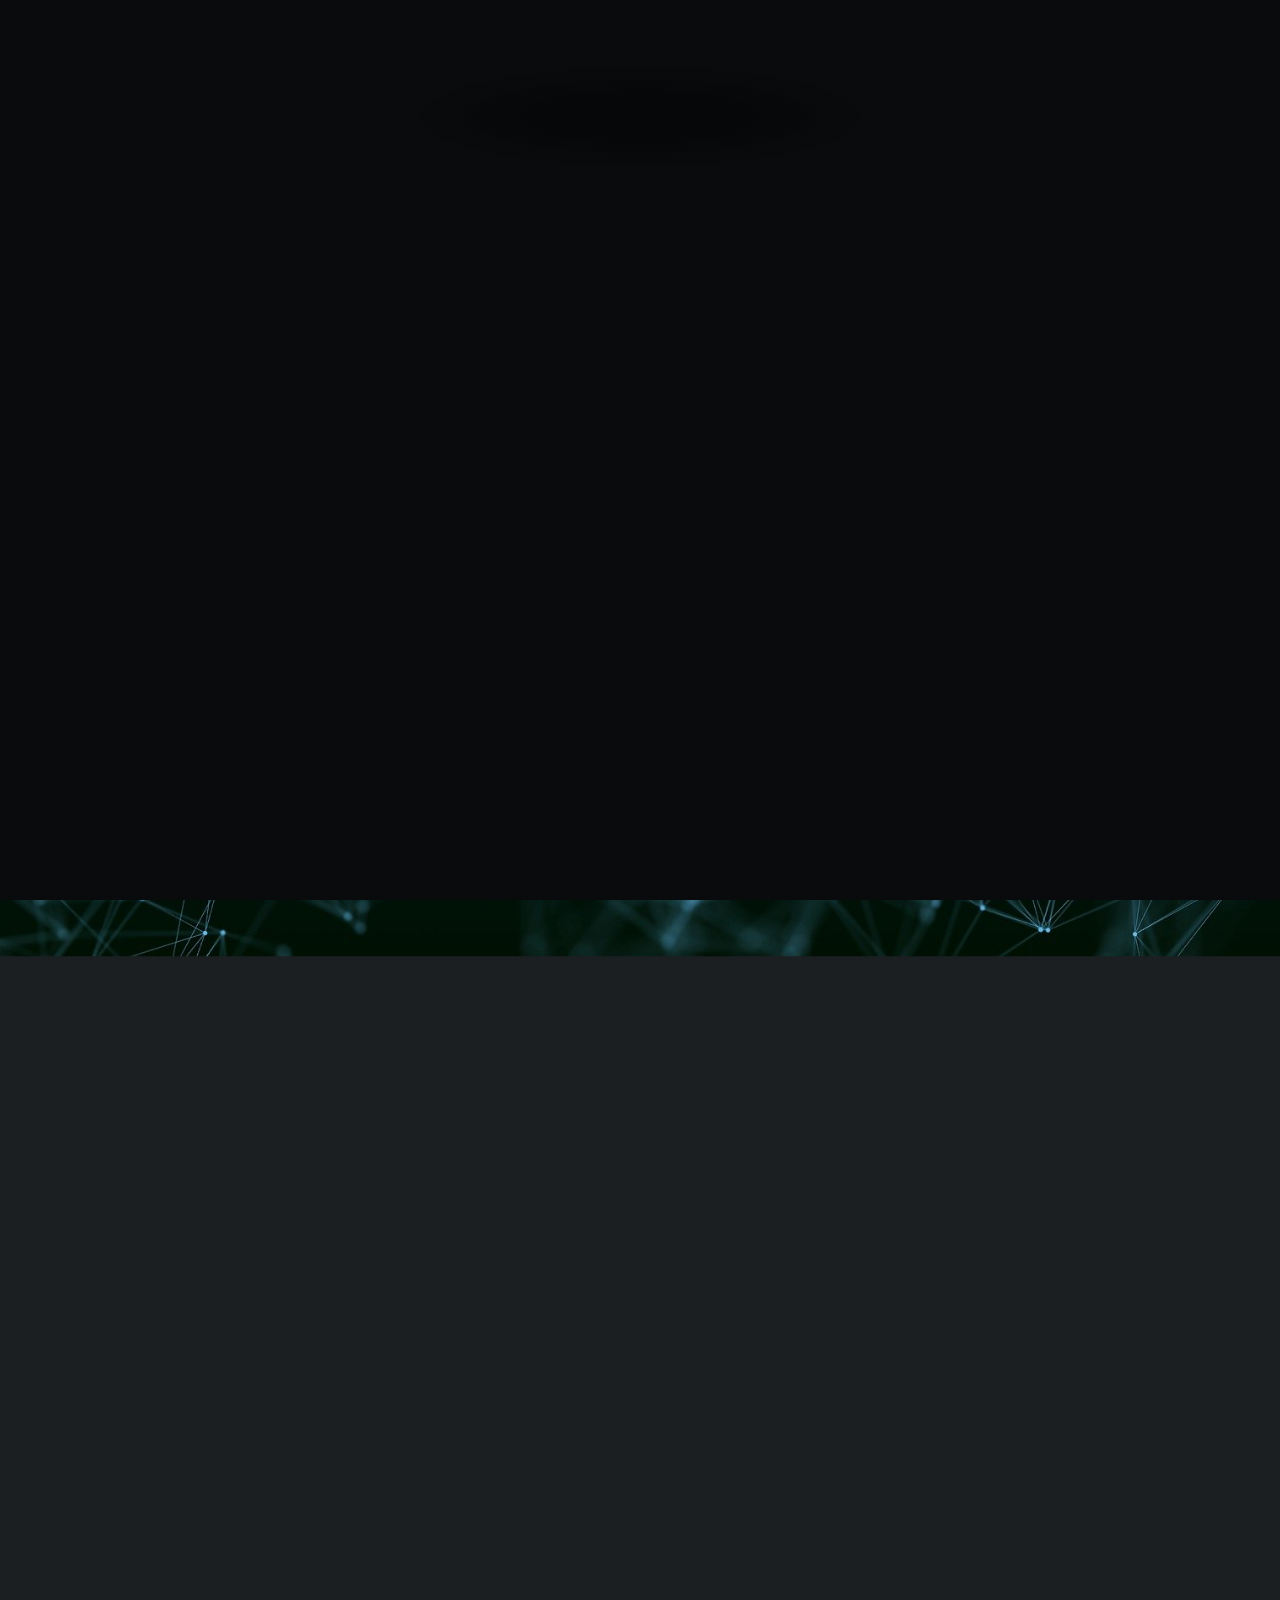
==== index.html @ 91dfed49 "Update index.html" ====
﻿<!DOCTYPE HTML>

<html>
	<head>
		<title>Riccardo Vecchi</title>
		<meta charset="utf-8" />
		<meta name="viewport" content="width=device-width, initial-scale=1, user-scalable=no" />
		<link rel="stylesheet" href="assets/css/main.css" />
		<noscript><link rel="stylesheet" href="assets/css/noscript.css" /></noscript>
	</head>
	<body class="is-preload">

		<!-- Wrapper -->
			<div id="wrapper">

				<!-- Header -->
					<header id="header">
						<!--
						<div class="logo">
							<span class="icon fa-gem"></span>
						</div>
						-->
						<div class="content">
							<div class="inner">
								<h1>Riccardo Vecchi</h1>
								<h4>Cybersecurity and Data protection Student</h4>
							</div>
						</div>
						<nav>
							<ul>
								<li><a href="#about">About</a></li>
								<li><a href="#work">Work</a></li>
								<li><a href="#Training">Training</a></li>
								<li><a href="#contact">Contact</a></li>
								<!--<li><a href="#elements">Elements</a></li>-->
							</ul>
						</nav>
					</header>

				<!-- Main -->
					<div id="main">

						<!-- About -->
						<article id="about">
							<div id="aboutme">
								<h2 class="major">About me</h2>
								<div id="photo">
									<span class="image main"><img src="images/me.jpg" alt="" width="100" /></span>
								</div>
								<div id="pabout">
									<p>I have a critical, analytical and rational thinking methodology aimed at solving even complex problems. In addition, the various projects carried out during the studies have allowed me to develop excellent organizational, communication and team working skills. I am determined, I love challenges and I have a particular aptitude for learning new things.</p>
									<h3 class="major">personal experiences</h3>
									<p>
										For 3 years, i’ve been an Italian Red Cross volunteer. During this period i’ve operate as a paramedic and i was involved in various programs of assistance to disabled persons.
										I play tennis, skiing and i’m a climber. I also love music and i play guitar since i was 6 years old
									</p>
								</div>
							</div>
						</article>

						<!-- Work -->
						<article id="work">
							<h2 class="major">Work Experience</h2>
							<!--<span class="image main"><img src="images/pic02.jpg" alt="" /></span>-->
							<div id="work1">
								<h3>Vcube Srl. - It System Engineer</h3>
							</div>
							<h5>(02/2020 - 06/2021)</h5>
							<p>
								&middot; &ensp; Cybersecurity: MFA Implementation, Email security implementation, Web content filter development test and implementation, Security policys review and writing
								&middot; &ensp; Networking: Cisco Switch, Checkpoint, pfsense, sophos firewall<br>
								&middot; &ensp; System Administration: Windows/Linux<br>
								&middot; &ensp; Programming: Python, Bash, Powershell, php, js, html5, css</p>
							<h3>Vcube Srl. - Stage Formativo</h3>
							<h5>(08/2020 - 02/2021)</h5>
                            <p>&middot; &ensp; Networking, System Administration, Security Solutions</p>				
						</article>

						<!-- Education -->
						<article id="Training">
							<h2 class="major">Training</h2>
							<h3 class="major">Education</h3>
							<p>
								&middot; &ensp; Bachelor's degree - Civil Engineering (Unimore Modena)<br>
								&middot; &ensp; High School Diploma - Math and Computer science (Lssa F.Corni)<br>
							</p>
							<h3 class="major">Professional courses</h3>
							<p>
								&middot; &ensp; Microsoft Azure Administrator (Vegatraining)<br>
								&middot; &ensp; Security manager Ethical Hacker (Musa Formazione)<br>
								&middot; &ensp; Advanced Python3.8 Course (Conoscerelinux Modena)<br>
								&middot; &ensp; Linux Essential (Cisco Networking Academy)<br>
								&middot; &ensp; Introduction to TCP/IP (Yonsey University)<br>
							</p>
							<h3 class="major">Certifications</h3>
							<p>
								
								&middot; &ensp; Security Blue Team - Vulnerability Management<br>
								&middot; &ensp; Cyberark - Trustee Exam<br>
								&middot; &ensp; Comptia - Security + (in progress)<br>
								&middot; &ensp; Libraesva - email security<br>
								&middot; &ensp; Cisco - Linux Essential
								&middot; &ensp; Cisco - Networking Essential
							</p>
						</article>

						<!-- Contact -->
						<article id="contact">
							<h2 class="major">Contact</h2>
							
							<!--<form method="post" action="#">
								<div class="fields">
									<div class="field half">
										<label for="name">Name</label>
										<input type="text" name="name" id="name" />
									</div>
									<div class="field half">
										<label for="email">Email</label>
										<input type="text" name="email" id="email" />
									</div>
									<div class="field">
										<label for="message">Message</label>
										<textarea name="message" id="message" rows="4"></textarea>
									</div>
								</div>
								<ul class="actions">
									<li><input type="submit" value="Send Message" class="primary" /></li>
									<li><input type="reset" value="Reset" /></li>
								</ul>
							</form>-->
							<ul class="icons">
								<li><a href="mailto:rivecchi@protonmail.com" class="fa fa-envelope"><span class="label"></span></a></li>
								<li><a href="https://www.linkedin.com/in/riccardovecchi296/" class="icon brands fa-linkedin"><span class="label">LinkedIn</span></a></li>
								<li><a href="https://github.com/riccardovecchi" class="icon brands fa-github"><span class="label">GitHub</span></a></li>
								<li><a href="/riccardovecchi.pdf" class="fa fa-address-book"><span class="label"></span></a></li>
							</ul>
						</article>

						<!-- Elements -->
						<article id="elements">
							<h2 class="major">Elements</h2>

							<section>
								<h3 class="major">Text</h3>
								<p>
									This is <b>bold</b> and this is <strong>strong</strong>. This is <i>italic</i> and this is <em>emphasized</em>.
									This is <sup>superscript</sup> text and this is <sub>subscript</sub> text.
									This is <u>underlined</u> and this is code: <code>for (;;) { ... }</code>. Finally, <a href="#">this is a link</a>.
								</p>
								<hr />
								<h2>Heading Level 2</h2>
								<h3>Heading Level 3</h3>
								<h4>Heading Level 4</h4>
								<h5>Heading Level 5</h5>
								<h6>Heading Level 6</h6>
								<hr />
								<h4>Blockquote</h4>
								<blockquote>Fringilla nisl. Donec accumsan interdum nisi, quis tincidunt felis sagittis eget tempus euismod. Vestibulum ante ipsum primis in faucibus vestibulum. Blandit adipiscing eu felis iaculis volutpat ac adipiscing accumsan faucibus. Vestibulum ante ipsum primis in faucibus lorem ipsum dolor sit amet nullam adipiscing eu felis.</blockquote>
								<h4>Preformatted</h4>
								<pre><code>i = 0;

while (!deck.isInOrder()) {
    print 'Iteration ' + i;
    deck.shuffle();
    i++;
}

print 'It took ' + i + ' iterations to sort the deck.';</code></pre>
							</section>

							<section>
								<h3 class="major">Lists</h3>

								<h4>Unordered</h4>
								<ul>
									<li>Dolor pulvinar etiam.</li>
									<li>Sagittis adipiscing.</li>
									<li>Felis enim feugiat.</li>
								</ul>

								<h4>Alternate</h4>
								<ul class="alt">
									<li>Dolor pulvinar etiam.</li>
									<li>Sagittis adipiscing.</li>
									<li>Felis enim feugiat.</li>
								</ul>

								<h4>Ordered</h4>
								<ol>
									<li>Dolor pulvinar etiam.</li>
									<li>Etiam vel felis viverra.</li>
									<li>Felis enim feugiat.</li>
									<li>Dolor pulvinar etiam.</li>
									<li>Etiam vel felis lorem.</li>
									<li>Felis enim et feugiat.</li>
								</ol>
								<h4>Icons</h4>
								<ul class="icons">
									<li><a href="#" class="icon brands fa-twitter"><span class="label">Twitter</span></a></li>
									<li><a href="#" class="icon brands fa-facebook-f"><span class="label">Facebook</span></a></li>
									<li><a href="#" class="icon brands fa-instagram"><span class="label">Instagram</span></a></li>
									<li><a href="#" class="icon brands fa-github"><span class="label">Github</span></a></li>
								</ul>

								<h4>Actions</h4>
								<ul class="actions">
									<li><a href="#" class="button primary">Default</a></li>
									<li><a href="#" class="button">Default</a></li>
								</ul>
								<ul class="actions stacked">
									<li><a href="#" class="button primary">Default</a></li>
									<li><a href="#" class="button">Default</a></li>
								</ul>
							</section>

							<section>
								<h3 class="major">Table</h3>
								<h4>Default</h4>
								<div class="table-wrapper">
									<table>
										<thead>
											<tr>
												<th>Name</th>
												<th>Description</th>
												<th>Price</th>
											</tr>
										</thead>
										<tbody>
											<tr>
												<td>Item One</td>
												<td>Ante turpis integer aliquet porttitor.</td>
												<td>29.99</td>
											</tr>
											<tr>
												<td>Item Two</td>
												<td>Vis ac commodo adipiscing arcu aliquet.</td>
												<td>19.99</td>
											</tr>
											<tr>
												<td>Item Three</td>
												<td> Morbi faucibus arcu accumsan lorem.</td>
												<td>29.99</td>
											</tr>
											<tr>
												<td>Item Four</td>
												<td>Vitae integer tempus condimentum.</td>
												<td>19.99</td>
											</tr>
											<tr>
												<td>Item Five</td>
												<td>Ante turpis integer aliquet porttitor.</td>
												<td>29.99</td>
											</tr>
										</tbody>
										<tfoot>
											<tr>
												<td colspan="2"></td>
												<td>100.00</td>
											</tr>
										</tfoot>
									</table>
								</div>

								<h4>Alternate</h4>
								<div class="table-wrapper">
									<table class="alt">
										<thead>
											<tr>
												<th>Name</th>
												<th>Description</th>
												<th>Price</th>
											</tr>
										</thead>
										<tbody>
											<tr>
												<td>Item One</td>
												<td>Ante turpis integer aliquet porttitor.</td>
												<td>29.99</td>
											</tr>
											<tr>
												<td>Item Two</td>
												<td>Vis ac commodo adipiscing arcu aliquet.</td>
												<td>19.99</td>
											</tr>
											<tr>
												<td>Item Three</td>
												<td> Morbi faucibus arcu accumsan lorem.</td>
												<td>29.99</td>
											</tr>
											<tr>
												<td>Item Four</td>
												<td>Vitae integer tempus condimentum.</td>
												<td>19.99</td>
											</tr>
											<tr>
												<td>Item Five</td>
												<td>Ante turpis integer aliquet porttitor.</td>
												<td>29.99</td>
											</tr>
										</tbody>
										<tfoot>
											<tr>
												<td colspan="2"></td>
												<td>100.00</td>
											</tr>
										</tfoot>
									</table>
								</div>
							</section>

							<section>
								<h3 class="major">Buttons</h3>
								<ul class="actions">
									<li><a href="#" class="button primary">Primary</a></li>
									<li><a href="#" class="button">Default</a></li>
								</ul>
								<ul class="actions">
									<li><a href="#" class="button">Default</a></li>
									<li><a href="#" class="button small">Small</a></li>
								</ul>
								<ul class="actions">
									<li><a href="#" class="button primary icon solid fa-download">Icon</a></li>
									<li><a href="#" class="button icon solid fa-download">Icon</a></li>
								</ul>
								<ul class="actions">
									<li><span class="button primary disabled">Disabled</span></li>
									<li><span class="button disabled">Disabled</span></li>
								</ul>
							</section>

							<section>
								<h3 class="major">Form</h3>
								<form method="post" action="#">
									<div class="fields">
										<div class="field half">
											<label for="demo-name">Name</label>
											<input type="text" name="demo-name" id="demo-name" value="" placeholder="Jane Doe" />
										</div>
										<div class="field half">
											<label for="demo-email">Email</label>
											<input type="email" name="demo-email" id="demo-email" value="" placeholder="jane@untitled.tld" />
										</div>
										<div class="field">
											<label for="demo-category">Category</label>
											<select name="demo-category" id="demo-category">
												<option value="">-</option>
												<option value="1">Manufacturing</option>
												<option value="1">Shipping</option>
												<option value="1">Administration</option>
												<option value="1">Human Resources</option>
											</select>
										</div>
										<div class="field half">
											<input type="radio" id="demo-priority-low" name="demo-priority" checked>
											<label for="demo-priority-low">Low</label>
										</div>
										<div class="field half">
											<input type="radio" id="demo-priority-high" name="demo-priority">
											<label for="demo-priority-high">High</label>
										</div>
										<div class="field half">
											<input type="checkbox" id="demo-copy" name="demo-copy">
											<label for="demo-copy">Email me a copy</label>
										</div>
										<div class="field half">
											<input type="checkbox" id="demo-human" name="demo-human" checked>
											<label for="demo-human">Not a robot</label>
										</div>
										<div class="field">
											<label for="demo-message">Message</label>
											<textarea name="demo-message" id="demo-message" placeholder="Enter your message" rows="6"></textarea>
										</div>
									</div>
									<ul class="actions">
										<li><input type="submit" value="Send Message" class="primary" /></li>
										<li><input type="reset" value="Reset" /></li>
									</ul>
								</form>
							</section>

						</article>

					</div>
							

				<!-- Footer -->
					<footer id="footer">
						<p class="copyright">&copy; Designed by Riccardo Vecchi</p>
					</footer>

			</div>

		<!-- BG -->
			<div id="bg"></div>

		<!-- Scripts -->
			<script src="assets/js/jquery.min.js"></script>
			<script src="assets/js/browser.min.js"></script>
			<script src="assets/js/breakpoints.min.js"></script>
			<script src="assets/js/util.js"></script>
			<script src="assets/js/main.js"></script>

	</body>
</html>
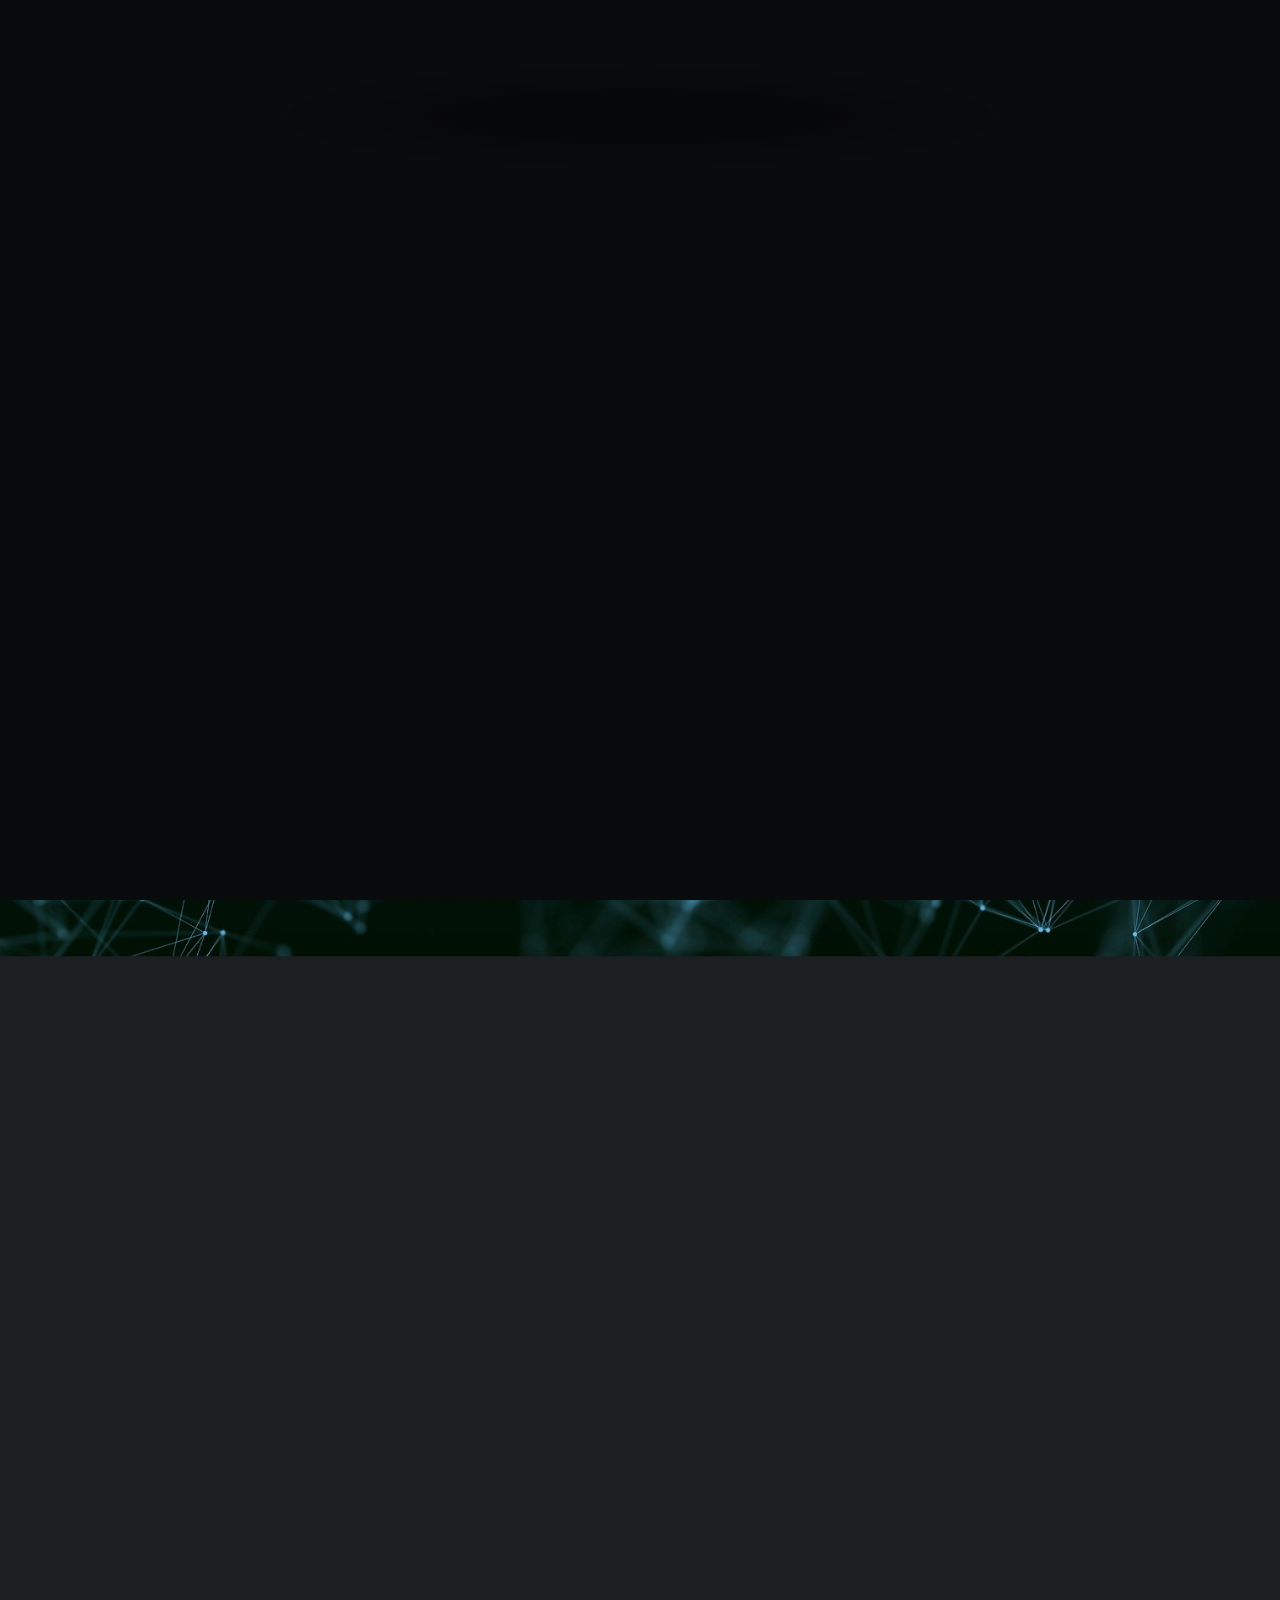
==== commit b340a2cc: "Update index.html" ====
--- a/index.html
+++ b/index.html
@@ -23,14 +23,15 @@
 						<div class="content">
 							<div class="inner">
 								<h1>Riccardo Vecchi</h1>
-								<h4>Cybersecurity and Data protection Student</h4>
+								<h4>Information Security Specialist</h4>
 							</div>
 						</div>
 						<nav>
 							<ul>
 								<li><a href="#about">About</a></li>
 								<li><a href="#work">Work</a></li>
-								<li><a href="#Training">Training</a></li>
+								<li><a href="#work">Education</a></li>
+								<li><a href="#Training">Training and Certification</a></li>
 								<li><a href="#contact">Contact</a></li>
 								<!--<li><a href="#elements">Elements</a></li>-->
 							</ul>
@@ -59,9 +60,25 @@
 						</article>
 
 						<!-- Work -->
+						
 						<article id="work">
 							<h2 class="major">Work Experience</h2>
 							<!--<span class="image main"><img src="images/pic02.jpg" alt="" /></span>-->
+							<div id="work1">
+								<h3>Allianz Italy - Information Security Specialist</h3>
+							</div>
+							<h5>(04/2023 - Present)</h5>
+							<p>
+								&middot; &ensp; Governance and operational security role supporting the CISO office in strategy definition and governance
+								&middot; &ensp; Ownership of 4 out of 10 IS KPIs, with reporting to Local and Group board (C-Levels)
+								&middot; &ensp; Maintenance and evolution of the Information Security Governance framework, (Policies and procedures)
+								&middot; &ensp; Responsible for ISO/IEC 27001 certification maintenance and audit coordination
+								&middot; &ensp; Process owner for Third Party Cyber Risk Management
+								&middot; &ensp; Coordination of the Security Operations team (5 members) covering incident and vulnerability handling
+								&middot; &ensp; Focal Point and responsible for DLP (Data Leakage Prevention) across Allianz Italy
+								&middot; &ensp; Responsible and coordinator of Security Assessment activities (VAPT; Bug Bounty; Application Security testing; Exposure management)
+								&middot; &ensp; Focal point for Vulnerability and Attack Surface Management for Allianz Italy, coordinating remediation and risk prioritization
+							</p>
 							<div id="work1">
 								<h3>Vcube Srl. - It System Engineer</h3>
 							</div>
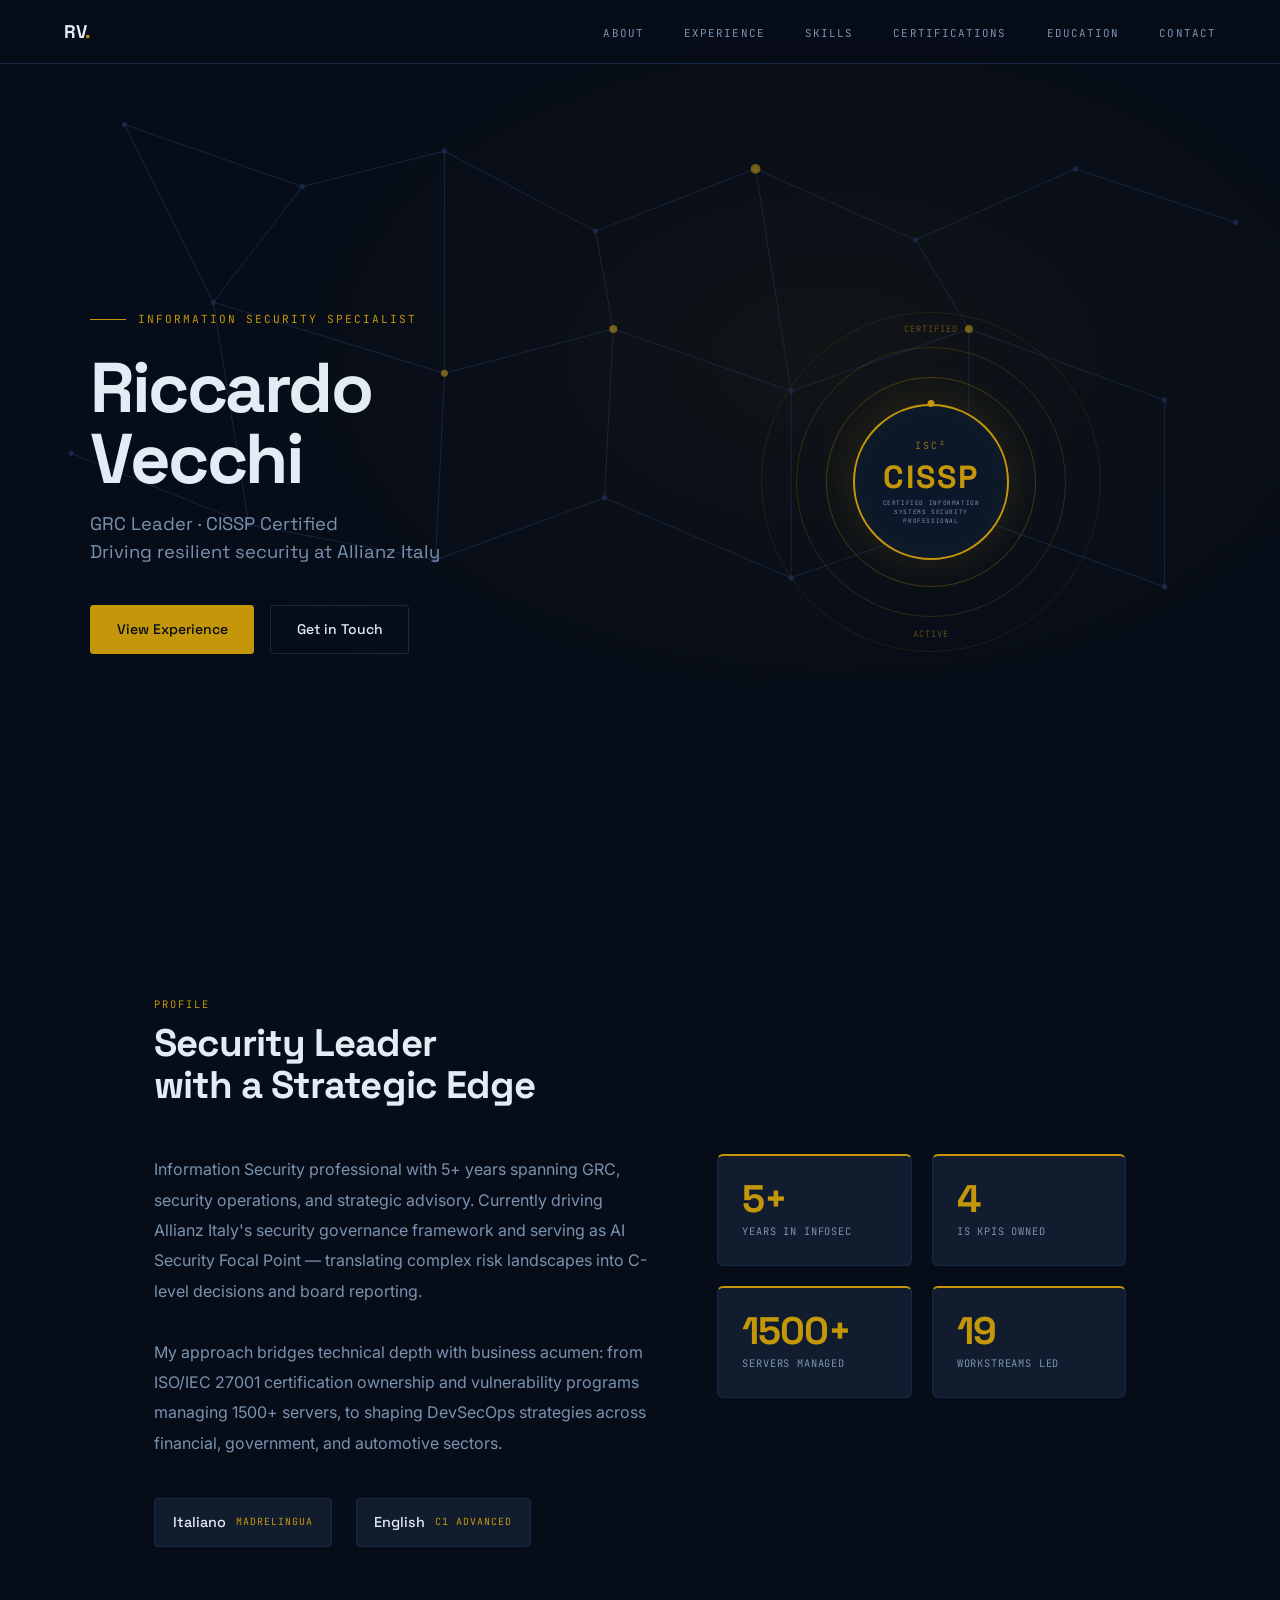
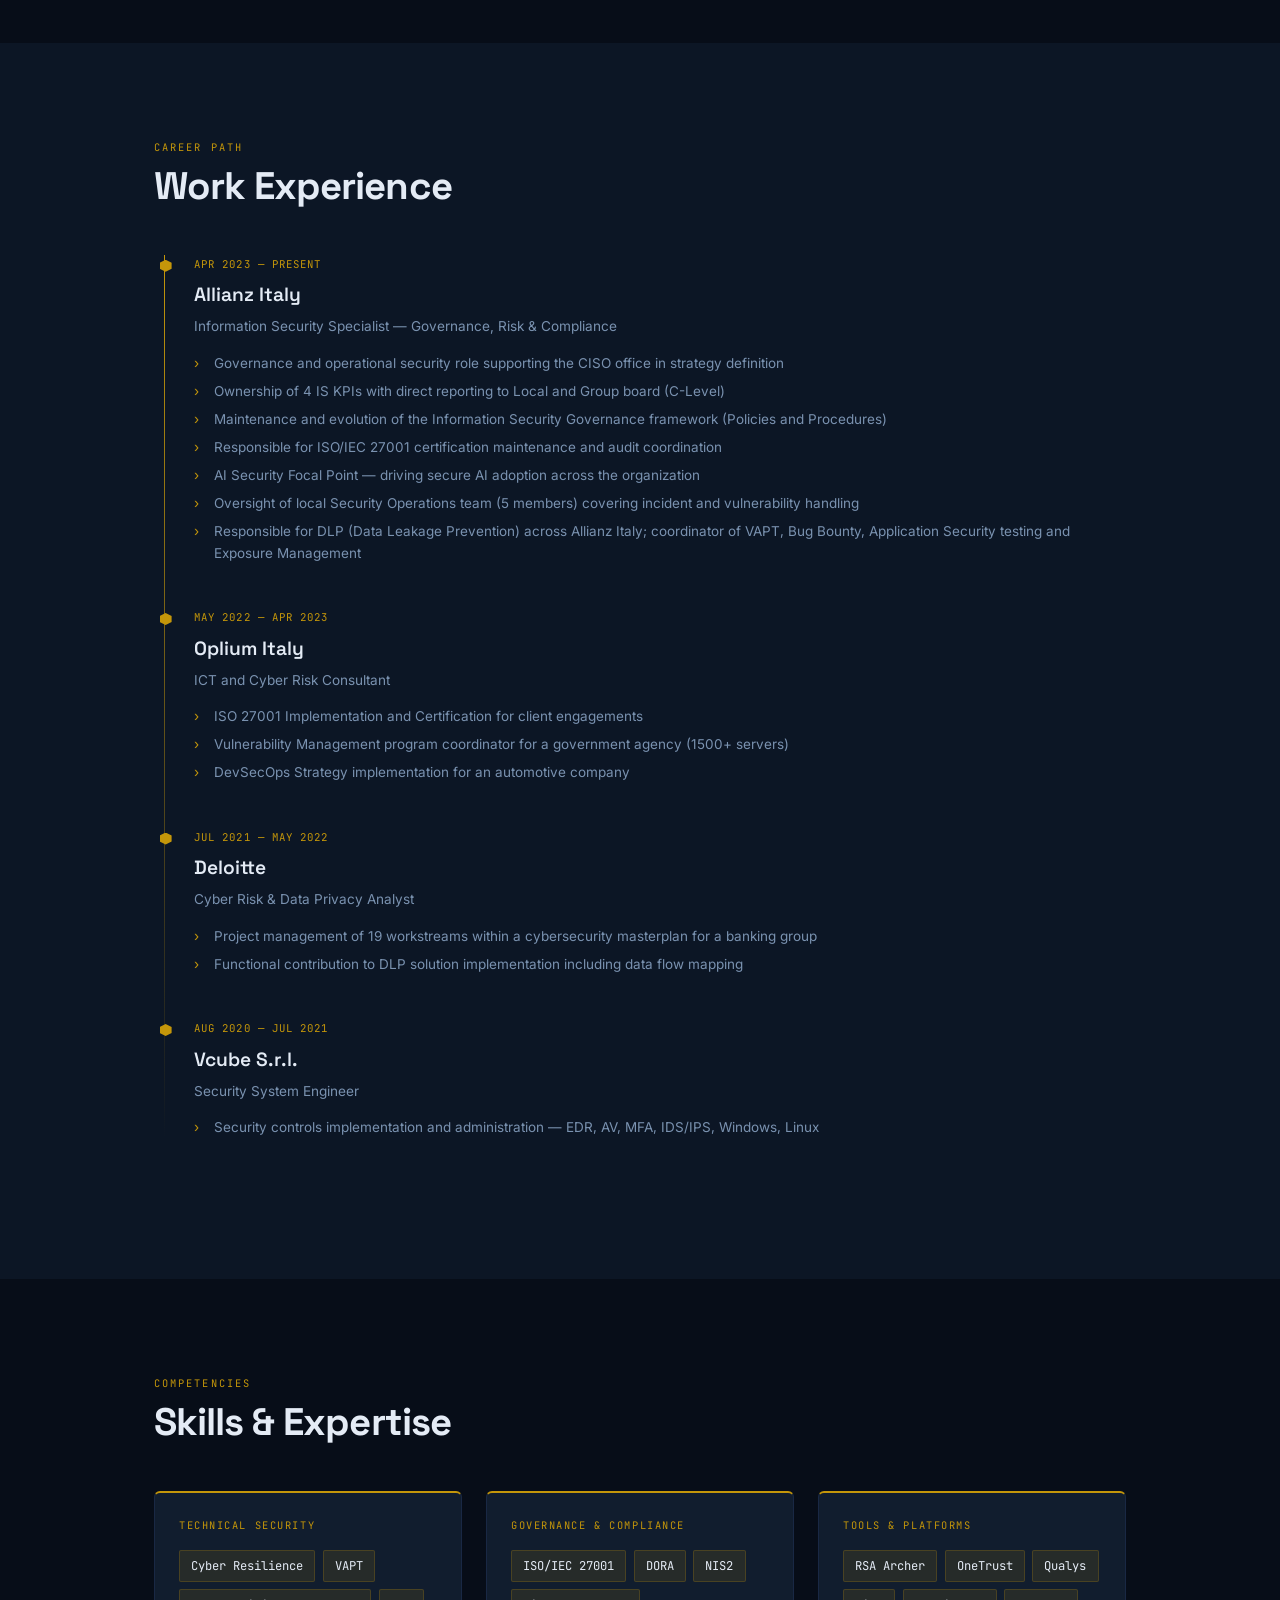
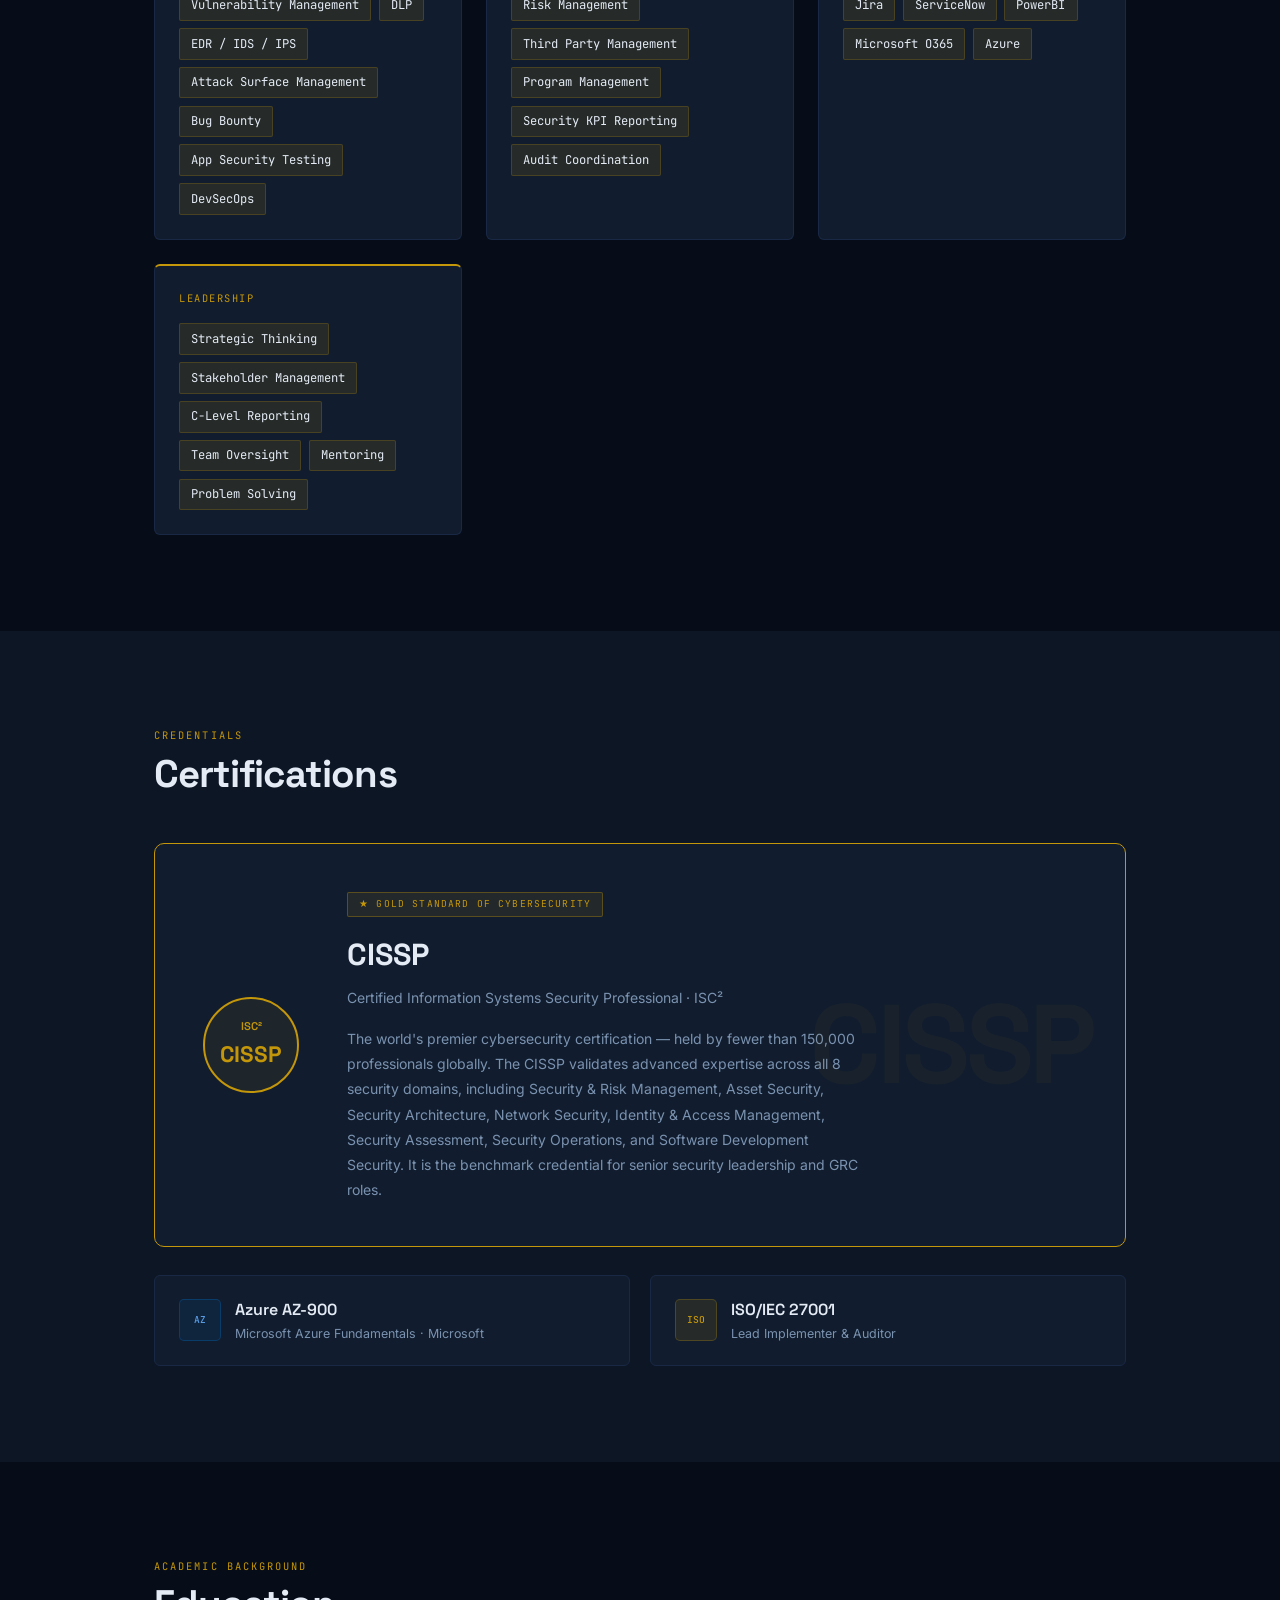
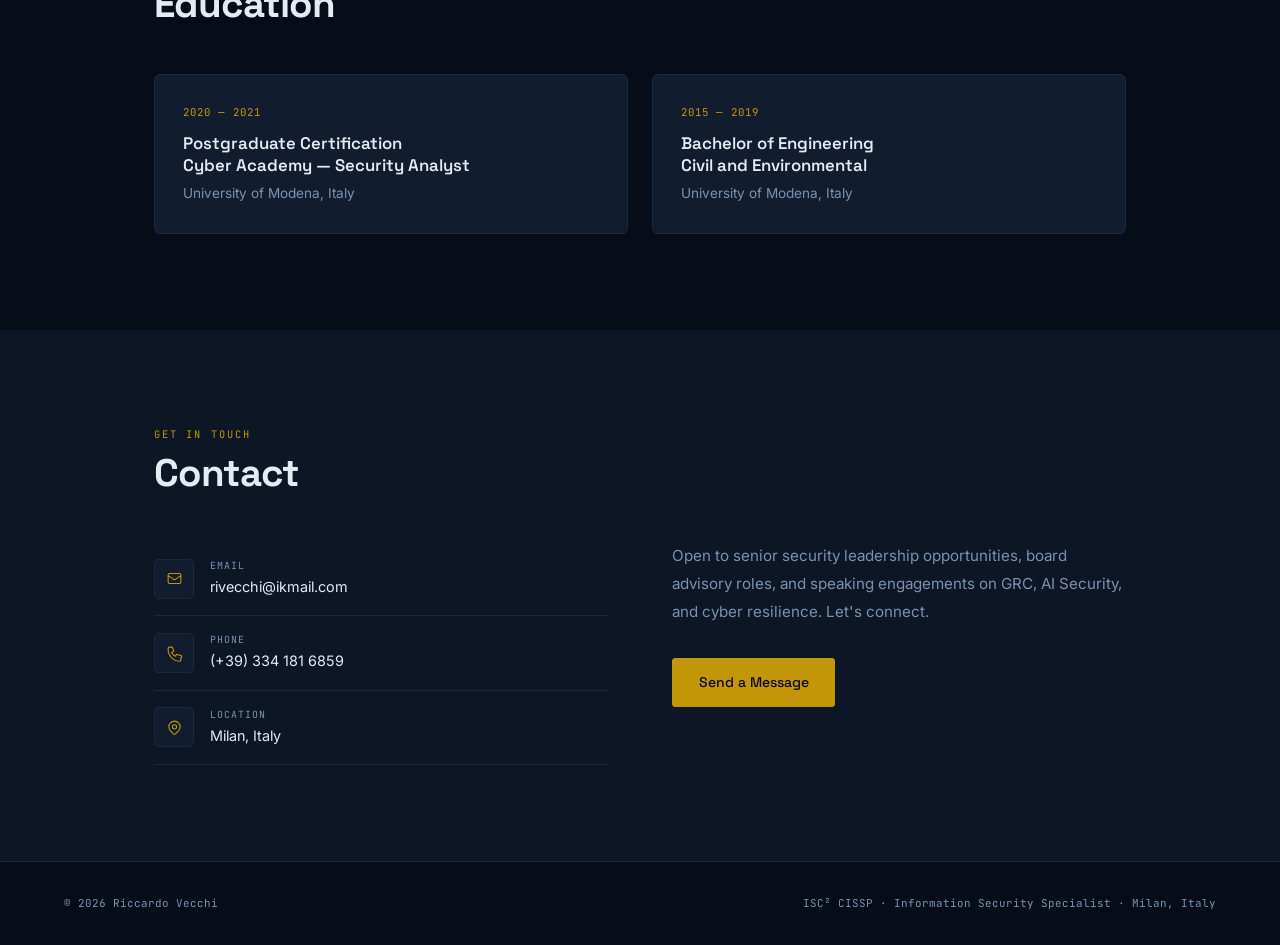
==== commit f31615e4: "Rename index (2).html to index.html" ====
--- a/index.html
+++ b/index.html
@@ -1,421 +1,746 @@
-﻿<!DOCTYPE HTML>
-
-<html>
-	<head>
-		<title>Riccardo Vecchi</title>
-		<meta charset="utf-8" />
-		<meta name="viewport" content="width=device-width, initial-scale=1, user-scalable=no" />
-		<link rel="stylesheet" href="assets/css/main.css" />
-		<noscript><link rel="stylesheet" href="assets/css/noscript.css" /></noscript>
-	</head>
-	<body class="is-preload">
-
-		<!-- Wrapper -->
-			<div id="wrapper">
-
-				<!-- Header -->
-					<header id="header">
-						<!--
-						<div class="logo">
-							<span class="icon fa-gem"></span>
-						</div>
-						-->
-						<div class="content">
-							<div class="inner">
-								<h1>Riccardo Vecchi</h1>
-								<h4>Information Security Specialist</h4>
-							</div>
-						</div>
-						<nav>
-							<ul>
-								<li><a href="#about">About</a></li>
-								<li><a href="#work">Work</a></li>
-								<li><a href="#work">Education</a></li>
-								<li><a href="#Training">Training and Certification</a></li>
-								<li><a href="#contact">Contact</a></li>
-								<!--<li><a href="#elements">Elements</a></li>-->
-							</ul>
-						</nav>
-					</header>
-
-				<!-- Main -->
-					<div id="main">
-
-						<!-- About -->
-						<article id="about">
-							<div id="aboutme">
-								<h2 class="major">About me</h2>
-								<div id="photo">
-									<span class="image main"><img src="images/me.jpg" alt="" width="100" /></span>
-								</div>
-								<div id="pabout">
-									<p>I have a critical, analytical and rational thinking methodology aimed at solving even complex problems. In addition, the various projects carried out during the studies have allowed me to develop excellent organizational, communication and team working skills. I am determined, I love challenges and I have a particular aptitude for learning new things.</p>
-									<h3 class="major">personal experiences</h3>
-									<p>
-										For 3 years, i’ve been an Italian Red Cross volunteer. During this period i’ve operate as a paramedic and i was involved in various programs of assistance to disabled persons.
-										I play tennis, skiing and i’m a climber. I also love music and i play guitar since i was 6 years old
-									</p>
-								</div>
-							</div>
-						</article>
-
-						<!-- Work -->
-						
-						<article id="work">
-							<h2 class="major">Work Experience</h2>
-							<!--<span class="image main"><img src="images/pic02.jpg" alt="" /></span>-->
-							<div id="work1">
-								<h3>Allianz Italy - Information Security Specialist</h3>
-							</div>
-							<h5>(04/2023 - Present)</h5>
-							<p>
-								&middot; &ensp; Governance and operational security role supporting the CISO office in strategy definition and governance
-								&middot; &ensp; Ownership of 4 out of 10 IS KPIs, with reporting to Local and Group board (C-Levels)
-								&middot; &ensp; Maintenance and evolution of the Information Security Governance framework, (Policies and procedures)
-								&middot; &ensp; Responsible for ISO/IEC 27001 certification maintenance and audit coordination
-								&middot; &ensp; Process owner for Third Party Cyber Risk Management
-								&middot; &ensp; Coordination of the Security Operations team (5 members) covering incident and vulnerability handling
-								&middot; &ensp; Focal Point and responsible for DLP (Data Leakage Prevention) across Allianz Italy
-								&middot; &ensp; Responsible and coordinator of Security Assessment activities (VAPT; Bug Bounty; Application Security testing; Exposure management)
-								&middot; &ensp; Focal point for Vulnerability and Attack Surface Management for Allianz Italy, coordinating remediation and risk prioritization
-							</p>
-							<div id="work1">
-								<h3>Vcube Srl. - It System Engineer</h3>
-							</div>
-							<h5>(02/2020 - 06/2021)</h5>
-							<p>
-								&middot; &ensp; Cybersecurity: MFA Implementation, Email security implementation, Web content filter development test and implementation, Security policys review and writing
-								&middot; &ensp; Networking: Cisco Switch, Checkpoint, pfsense, sophos firewall<br>
-								&middot; &ensp; System Administration: Windows/Linux<br>
-								&middot; &ensp; Programming: Python, Bash, Powershell, php, js, html5, css</p>
-							<h3>Vcube Srl. - Stage Formativo</h3>
-							<h5>(08/2020 - 02/2021)</h5>
-                            <p>&middot; &ensp; Networking, System Administration, Security Solutions</p>				
-						</article>
-
-						<!-- Education -->
-						<article id="Training">
-							<h2 class="major">Training</h2>
-							<h3 class="major">Education</h3>
-							<p>
-								&middot; &ensp; Bachelor's degree - Civil Engineering (Unimore Modena)<br>
-								&middot; &ensp; High School Diploma - Math and Computer science (Lssa F.Corni)<br>
-							</p>
-							<h3 class="major">Professional courses</h3>
-							<p>
-								&middot; &ensp; Microsoft Azure Administrator (Vegatraining)<br>
-								&middot; &ensp; Security manager Ethical Hacker (Musa Formazione)<br>
-								&middot; &ensp; Advanced Python3.8 Course (Conoscerelinux Modena)<br>
-								&middot; &ensp; Linux Essential (Cisco Networking Academy)<br>
-								&middot; &ensp; Introduction to TCP/IP (Yonsey University)<br>
-							</p>
-							<h3 class="major">Certifications</h3>
-							<p>
-								
-								&middot; &ensp; Security Blue Team - Vulnerability Management<br>
-								&middot; &ensp; Cyberark - Trustee Exam<br>
-								&middot; &ensp; Comptia - Security + (in progress)<br>
-								&middot; &ensp; Libraesva - email security<br>
-								&middot; &ensp; Cisco - Linux Essential
-								&middot; &ensp; Cisco - Networking Essential
-							</p>
-						</article>
-
-						<!-- Contact -->
-						<article id="contact">
-							<h2 class="major">Contact</h2>
-							
-							<!--<form method="post" action="#">
-								<div class="fields">
-									<div class="field half">
-										<label for="name">Name</label>
-										<input type="text" name="name" id="name" />
-									</div>
-									<div class="field half">
-										<label for="email">Email</label>
-										<input type="text" name="email" id="email" />
-									</div>
-									<div class="field">
-										<label for="message">Message</label>
-										<textarea name="message" id="message" rows="4"></textarea>
-									</div>
-								</div>
-								<ul class="actions">
-									<li><input type="submit" value="Send Message" class="primary" /></li>
-									<li><input type="reset" value="Reset" /></li>
-								</ul>
-							</form>-->
-							<ul class="icons">
-								<li><a href="mailto:rivecchi@protonmail.com" class="fa fa-envelope"><span class="label"></span></a></li>
-								<li><a href="https://www.linkedin.com/in/riccardovecchi296/" class="icon brands fa-linkedin"><span class="label">LinkedIn</span></a></li>
-								<li><a href="https://github.com/riccardovecchi" class="icon brands fa-github"><span class="label">GitHub</span></a></li>
-								<li><a href="/riccardovecchi.pdf" class="fa fa-address-book"><span class="label"></span></a></li>
-							</ul>
-						</article>
-
-						<!-- Elements -->
-						<article id="elements">
-							<h2 class="major">Elements</h2>
-
-							<section>
-								<h3 class="major">Text</h3>
-								<p>
-									This is <b>bold</b> and this is <strong>strong</strong>. This is <i>italic</i> and this is <em>emphasized</em>.
-									This is <sup>superscript</sup> text and this is <sub>subscript</sub> text.
-									This is <u>underlined</u> and this is code: <code>for (;;) { ... }</code>. Finally, <a href="#">this is a link</a>.
-								</p>
-								<hr />
-								<h2>Heading Level 2</h2>
-								<h3>Heading Level 3</h3>
-								<h4>Heading Level 4</h4>
-								<h5>Heading Level 5</h5>
-								<h6>Heading Level 6</h6>
-								<hr />
-								<h4>Blockquote</h4>
-								<blockquote>Fringilla nisl. Donec accumsan interdum nisi, quis tincidunt felis sagittis eget tempus euismod. Vestibulum ante ipsum primis in faucibus vestibulum. Blandit adipiscing eu felis iaculis volutpat ac adipiscing accumsan faucibus. Vestibulum ante ipsum primis in faucibus lorem ipsum dolor sit amet nullam adipiscing eu felis.</blockquote>
-								<h4>Preformatted</h4>
-								<pre><code>i = 0;
-
-while (!deck.isInOrder()) {
-    print 'Iteration ' + i;
-    deck.shuffle();
-    i++;
-}
-
-print 'It took ' + i + ' iterations to sort the deck.';</code></pre>
-							</section>
-
-							<section>
-								<h3 class="major">Lists</h3>
-
-								<h4>Unordered</h4>
-								<ul>
-									<li>Dolor pulvinar etiam.</li>
-									<li>Sagittis adipiscing.</li>
-									<li>Felis enim feugiat.</li>
-								</ul>
-
-								<h4>Alternate</h4>
-								<ul class="alt">
-									<li>Dolor pulvinar etiam.</li>
-									<li>Sagittis adipiscing.</li>
-									<li>Felis enim feugiat.</li>
-								</ul>
-
-								<h4>Ordered</h4>
-								<ol>
-									<li>Dolor pulvinar etiam.</li>
-									<li>Etiam vel felis viverra.</li>
-									<li>Felis enim feugiat.</li>
-									<li>Dolor pulvinar etiam.</li>
-									<li>Etiam vel felis lorem.</li>
-									<li>Felis enim et feugiat.</li>
-								</ol>
-								<h4>Icons</h4>
-								<ul class="icons">
-									<li><a href="#" class="icon brands fa-twitter"><span class="label">Twitter</span></a></li>
-									<li><a href="#" class="icon brands fa-facebook-f"><span class="label">Facebook</span></a></li>
-									<li><a href="#" class="icon brands fa-instagram"><span class="label">Instagram</span></a></li>
-									<li><a href="#" class="icon brands fa-github"><span class="label">Github</span></a></li>
-								</ul>
-
-								<h4>Actions</h4>
-								<ul class="actions">
-									<li><a href="#" class="button primary">Default</a></li>
-									<li><a href="#" class="button">Default</a></li>
-								</ul>
-								<ul class="actions stacked">
-									<li><a href="#" class="button primary">Default</a></li>
-									<li><a href="#" class="button">Default</a></li>
-								</ul>
-							</section>
-
-							<section>
-								<h3 class="major">Table</h3>
-								<h4>Default</h4>
-								<div class="table-wrapper">
-									<table>
-										<thead>
-											<tr>
-												<th>Name</th>
-												<th>Description</th>
-												<th>Price</th>
-											</tr>
-										</thead>
-										<tbody>
-											<tr>
-												<td>Item One</td>
-												<td>Ante turpis integer aliquet porttitor.</td>
-												<td>29.99</td>
-											</tr>
-											<tr>
-												<td>Item Two</td>
-												<td>Vis ac commodo adipiscing arcu aliquet.</td>
-												<td>19.99</td>
-											</tr>
-											<tr>
-												<td>Item Three</td>
-												<td> Morbi faucibus arcu accumsan lorem.</td>
-												<td>29.99</td>
-											</tr>
-											<tr>
-												<td>Item Four</td>
-												<td>Vitae integer tempus condimentum.</td>
-												<td>19.99</td>
-											</tr>
-											<tr>
-												<td>Item Five</td>
-												<td>Ante turpis integer aliquet porttitor.</td>
-												<td>29.99</td>
-											</tr>
-										</tbody>
-										<tfoot>
-											<tr>
-												<td colspan="2"></td>
-												<td>100.00</td>
-											</tr>
-										</tfoot>
-									</table>
-								</div>
-
-								<h4>Alternate</h4>
-								<div class="table-wrapper">
-									<table class="alt">
-										<thead>
-											<tr>
-												<th>Name</th>
-												<th>Description</th>
-												<th>Price</th>
-											</tr>
-										</thead>
-										<tbody>
-											<tr>
-												<td>Item One</td>
-												<td>Ante turpis integer aliquet porttitor.</td>
-												<td>29.99</td>
-											</tr>
-											<tr>
-												<td>Item Two</td>
-												<td>Vis ac commodo adipiscing arcu aliquet.</td>
-												<td>19.99</td>
-											</tr>
-											<tr>
-												<td>Item Three</td>
-												<td> Morbi faucibus arcu accumsan lorem.</td>
-												<td>29.99</td>
-											</tr>
-											<tr>
-												<td>Item Four</td>
-												<td>Vitae integer tempus condimentum.</td>
-												<td>19.99</td>
-											</tr>
-											<tr>
-												<td>Item Five</td>
-												<td>Ante turpis integer aliquet porttitor.</td>
-												<td>29.99</td>
-											</tr>
-										</tbody>
-										<tfoot>
-											<tr>
-												<td colspan="2"></td>
-												<td>100.00</td>
-											</tr>
-										</tfoot>
-									</table>
-								</div>
-							</section>
-
-							<section>
-								<h3 class="major">Buttons</h3>
-								<ul class="actions">
-									<li><a href="#" class="button primary">Primary</a></li>
-									<li><a href="#" class="button">Default</a></li>
-								</ul>
-								<ul class="actions">
-									<li><a href="#" class="button">Default</a></li>
-									<li><a href="#" class="button small">Small</a></li>
-								</ul>
-								<ul class="actions">
-									<li><a href="#" class="button primary icon solid fa-download">Icon</a></li>
-									<li><a href="#" class="button icon solid fa-download">Icon</a></li>
-								</ul>
-								<ul class="actions">
-									<li><span class="button primary disabled">Disabled</span></li>
-									<li><span class="button disabled">Disabled</span></li>
-								</ul>
-							</section>
-
-							<section>
-								<h3 class="major">Form</h3>
-								<form method="post" action="#">
-									<div class="fields">
-										<div class="field half">
-											<label for="demo-name">Name</label>
-											<input type="text" name="demo-name" id="demo-name" value="" placeholder="Jane Doe" />
-										</div>
-										<div class="field half">
-											<label for="demo-email">Email</label>
-											<input type="email" name="demo-email" id="demo-email" value="" placeholder="jane@untitled.tld" />
-										</div>
-										<div class="field">
-											<label for="demo-category">Category</label>
-											<select name="demo-category" id="demo-category">
-												<option value="">-</option>
-												<option value="1">Manufacturing</option>
-												<option value="1">Shipping</option>
-												<option value="1">Administration</option>
-												<option value="1">Human Resources</option>
-											</select>
-										</div>
-										<div class="field half">
-											<input type="radio" id="demo-priority-low" name="demo-priority" checked>
-											<label for="demo-priority-low">Low</label>
-										</div>
-										<div class="field half">
-											<input type="radio" id="demo-priority-high" name="demo-priority">
-											<label for="demo-priority-high">High</label>
-										</div>
-										<div class="field half">
-											<input type="checkbox" id="demo-copy" name="demo-copy">
-											<label for="demo-copy">Email me a copy</label>
-										</div>
-										<div class="field half">
-											<input type="checkbox" id="demo-human" name="demo-human" checked>
-											<label for="demo-human">Not a robot</label>
-										</div>
-										<div class="field">
-											<label for="demo-message">Message</label>
-											<textarea name="demo-message" id="demo-message" placeholder="Enter your message" rows="6"></textarea>
-										</div>
-									</div>
-									<ul class="actions">
-										<li><input type="submit" value="Send Message" class="primary" /></li>
-										<li><input type="reset" value="Reset" /></li>
-									</ul>
-								</form>
-							</section>
-
-						</article>
-
-					</div>
-							
-
-				<!-- Footer -->
-					<footer id="footer">
-						<p class="copyright">&copy; Designed by Riccardo Vecchi</p>
-					</footer>
-
-			</div>
-
-		<!-- BG -->
-			<div id="bg"></div>
-
-		<!-- Scripts -->
-			<script src="assets/js/jquery.min.js"></script>
-			<script src="assets/js/browser.min.js"></script>
-			<script src="assets/js/breakpoints.min.js"></script>
-			<script src="assets/js/util.js"></script>
-			<script src="assets/js/main.js"></script>
-
-	</body>
-</html>
+<!DOCTYPE html>
+<html lang="it">
+<head>
+<meta charset="UTF-8">
+<meta name="viewport" content="width=device-width, initial-scale=1.0">
+<title>Riccardo Vecchi — Information Security Specialist</title>
+<link href="https://fonts.googleapis.com/css2?family=Space+Grotesk:wght@300;400;500;600;700&family=Inter:wght@300;400;500;600&family=JetBrains+Mono:wght@400;500&display=swap" rel="stylesheet">
+<style>
+*,*::before,*::after{box-sizing:border-box;margin:0;padding:0;}
+:root{
+  --bg:#070D18;
+  --bg-surface:#0C1625;
+  --bg-card:#111D2E;
+  --gold:#C4960A;
+  --gold-light:#D4A820;
+  --gold-dim:rgba(196,150,10,0.12);
+  --text:#E4EBF5;
+  --text-muted:#7A92B0;
+  --divider:#192844;
+  --blue:#2A6FC4;
+  --font-d:'Space Grotesk',sans-serif;
+  --font-b:'Inter',sans-serif;
+  --font-m:'JetBrains Mono',monospace;
+}
+html{scroll-behavior:smooth;}
+body{background:var(--bg);color:var(--text);font-family:var(--font-b);font-size:16px;line-height:1.7;overflow-x:hidden;}
+
+/* NAV */
+nav{
+  position:fixed;top:0;left:0;right:0;z-index:200;
+  height:64px;padding:0 4rem;
+  display:flex;align-items:center;justify-content:space-between;
+  background:rgba(7,13,24,0.88);backdrop-filter:blur(20px);
+  border-bottom:1px solid var(--divider);
+}
+.nav-brand{
+  font-family:var(--font-d);font-weight:700;font-size:1.15rem;
+  color:var(--text);text-decoration:none;letter-spacing:-0.02em;
+}
+.nav-brand span{color:var(--gold);}
+.nav-links{display:flex;gap:2.5rem;list-style:none;}
+.nav-links a{
+  font-family:var(--font-m);font-size:0.68rem;
+  color:var(--text-muted);text-decoration:none;
+  letter-spacing:0.1em;text-transform:uppercase;
+  transition:color 0.2s;
+}
+.nav-links a:hover,.nav-links a.active{color:var(--gold);}
+
+/* HERO */
+.hero{
+  min-height:100vh;display:flex;align-items:center;
+  padding:64px 4rem 0;position:relative;overflow:hidden;
+}
+.hero-bg{position:absolute;inset:0;z-index:0;pointer-events:none;}
+.hero-inner{
+  position:relative;z-index:1;
+  display:grid;grid-template-columns:1fr 1fr;
+  gap:4rem;align-items:center;
+  width:100%;max-width:1100px;margin:0 auto;
+}
+.hero-eyebrow{
+  font-family:var(--font-m);font-size:0.7rem;
+  color:var(--gold);letter-spacing:0.18em;text-transform:uppercase;
+  margin-bottom:1.5rem;display:flex;align-items:center;gap:0.75rem;
+}
+.hero-eyebrow::before{content:'';width:36px;height:1px;background:var(--gold);}
+h1.hero-name{
+  font-family:var(--font-d);
+  font-size:clamp(2.8rem,5.5vw,5rem);
+  font-weight:700;line-height:1.0;
+  letter-spacing:-0.035em;color:var(--text);margin-bottom:1rem;
+}
+.hero-subtitle{
+  font-family:var(--font-d);font-size:clamp(0.95rem,1.5vw,1.15rem);
+  font-weight:400;color:var(--text-muted);margin-bottom:2.5rem;line-height:1.5;
+}
+.hero-cta{display:flex;gap:1rem;flex-wrap:wrap;}
+.btn{
+  display:inline-flex;align-items:center;gap:0.5rem;
+  padding:0.7rem 1.6rem;border-radius:3px;
+  font-family:var(--font-d);font-size:0.875rem;font-weight:500;
+  text-decoration:none;border:1px solid;cursor:pointer;
+  transition:all 0.2s;
+}
+.btn-gold{background:var(--gold);color:#060C16;border-color:var(--gold);}
+.btn-gold:hover{background:var(--gold-light);border-color:var(--gold-light);}
+.btn-ghost{background:transparent;color:var(--text);border-color:var(--divider);}
+.btn-ghost:hover{border-color:var(--gold);color:var(--gold);}
+
+/* CISSP SEAL */
+.seal-wrap{display:flex;justify-content:center;align-items:center;position:relative;}
+.seal-frame{
+  position:relative;width:340px;height:340px;
+  display:flex;align-items:center;justify-content:center;
+}
+.ring{
+  position:absolute;border-radius:50%;border:1px solid rgba(196,150,10,0.12);
+  animation:pulse 4s ease-in-out infinite;
+}
+.ring:nth-child(1){width:340px;height:340px;animation-delay:0s;}
+.ring:nth-child(2){width:270px;height:270px;animation-delay:.8s;border-color:rgba(196,150,10,0.2);}
+.ring:nth-child(3){width:210px;height:210px;animation-delay:1.6s;border-color:rgba(196,150,10,0.3);}
+@keyframes pulse{
+  0%,100%{opacity:.4;transform:scale(1);}
+  50%{opacity:1;transform:scale(1.025);}
+}
+.seal-core{
+  position:relative;z-index:2;
+  width:156px;height:156px;
+  border-radius:50%;
+  background:#0C1829;
+  border:2px solid var(--gold);
+  display:flex;flex-direction:column;
+  align-items:center;justify-content:center;
+  box-shadow:0 0 48px rgba(196,150,10,0.18),inset 0 0 24px rgba(196,150,10,0.05);
+}
+.seal-isc{
+  font-family:var(--font-m);font-size:0.62rem;
+  color:rgba(196,150,10,0.7);letter-spacing:0.2em;
+  text-transform:uppercase;margin-bottom:6px;
+}
+.seal-cissp{
+  font-family:var(--font-d);font-size:2rem;font-weight:700;
+  color:var(--gold);letter-spacing:0.06em;line-height:1;
+  margin-bottom:6px;
+}
+.seal-desc{
+  font-family:var(--font-m);font-size:0.38rem;
+  color:var(--text-muted);text-transform:uppercase;
+  letter-spacing:0.1em;text-align:center;line-height:1.5;
+}
+.seal-orbit{
+  position:absolute;inset:0;border-radius:50%;
+  animation:orbit 18s linear infinite;
+  width:156px;height:156px;left:50%;top:50%;
+  transform-origin:0 0;margin-left:-78px;margin-top:-78px;
+}
+@keyframes orbit{from{transform:rotate(0deg);}to{transform:rotate(360deg);}}
+.orbit-dot{
+  position:absolute;top:-4px;left:50%;
+  transform:translateX(-50%);
+  width:7px;height:7px;background:var(--gold);border-radius:50%;
+}
+.seal-corner-label{
+  position:absolute;font-family:var(--font-m);font-size:0.55rem;
+  color:rgba(196,150,10,0.45);letter-spacing:0.12em;text-transform:uppercase;
+}
+
+/* SECTIONS */
+.section{padding:6rem 4rem;max-width:1100px;margin:0 auto;}
+.section-alt{background:var(--bg-surface);}
+.section-alt .section{padding:6rem 4rem;}
+.sec-label{
+  font-family:var(--font-m);font-size:0.65rem;
+  color:var(--gold);letter-spacing:0.2em;text-transform:uppercase;
+  margin-bottom:.5rem;
+}
+.sec-title{
+  font-family:var(--font-d);font-size:clamp(1.75rem,3vw,2.6rem);
+  font-weight:700;letter-spacing:-.025em;color:var(--text);
+  margin-bottom:3rem;line-height:1.1;
+}
+.fade{opacity:0;transform:translateY(24px);transition:opacity .65s ease,transform .65s ease;}
+.fade.in{opacity:1;transform:translateY(0);}
+
+/* ABOUT */
+.about-grid{display:grid;grid-template-columns:1.1fr 0.9fr;gap:4rem;align-items:start;}
+.about-p{font-size:1rem;color:var(--text-muted);line-height:1.9;}
+.stat-grid{display:grid;grid-template-columns:1fr 1fr;gap:1.25rem;}
+.stat{
+  background:var(--bg-card);border:1px solid var(--divider);
+  border-top:2px solid var(--gold);border-radius:6px;padding:1.5rem;
+}
+.stat-n{
+  font-family:var(--font-d);font-size:2.4rem;font-weight:700;
+  color:var(--gold);line-height:1;margin-bottom:.3rem;letter-spacing:-.03em;
+}
+.stat-l{
+  font-family:var(--font-m);font-size:0.65rem;
+  color:var(--text-muted);text-transform:uppercase;letter-spacing:.08em;
+}
+
+/* TIMELINE */
+.timeline{position:relative;padding-left:2.5rem;}
+.timeline::before{
+  content:'';position:absolute;left:.65rem;top:0;bottom:0;
+  width:1px;background:linear-gradient(to bottom,var(--gold) 0%,rgba(196,150,10,.2) 80%,transparent 100%);
+}
+.tl-item{position:relative;margin-bottom:2.75rem;}
+.tl-hex{
+  position:absolute;left:-2.15rem;top:.3rem;
+  width:12px;height:12px;background:var(--gold);
+  clip-path:polygon(50% 0%,100% 25%,100% 75%,50% 100%,0% 75%,0% 25%);
+}
+.tl-date{
+  font-family:var(--font-m);font-size:.67rem;
+  color:var(--gold);letter-spacing:.1em;text-transform:uppercase;
+  margin-bottom:.4rem;
+}
+.tl-company{
+  font-family:var(--font-d);font-size:1.2rem;font-weight:600;
+  color:var(--text);margin-bottom:.2rem;
+}
+.tl-role{font-size:.85rem;color:var(--text-muted);margin-bottom:.9rem;}
+.tl-ul{list-style:none;display:flex;flex-direction:column;gap:.4rem;}
+.tl-ul li{
+  font-size:.845rem;color:var(--text-muted);
+  padding-left:1.25rem;position:relative;line-height:1.6;
+}
+.tl-ul li::before{content:'›';position:absolute;left:0;color:var(--gold);}
+
+/* SKILLS */
+.skill-grid{display:grid;grid-template-columns:repeat(auto-fit,minmax(250px,1fr));gap:1.5rem;}
+.skill-card{
+  background:var(--bg-card);border:1px solid var(--divider);
+  border-radius:6px;padding:1.5rem;border-top:2px solid var(--gold);
+}
+.skill-ct{
+  font-family:var(--font-m);font-size:.65rem;
+  color:var(--gold);text-transform:uppercase;letter-spacing:.15em;margin-bottom:1rem;
+}
+.tags{display:flex;flex-wrap:wrap;gap:.45rem;}
+.tag{
+  display:inline-block;padding:.28rem .7rem;
+  background:var(--gold-dim);border:1px solid rgba(196,150,10,.22);
+  border-radius:2px;font-family:var(--font-m);font-size:.76rem;color:var(--text);
+  transition:background .2s;
+}
+.tag:hover{background:rgba(196,150,10,.2);}
+
+/* CERTIFICATIONS */
+.cissp-feature{
+  background:var(--bg-card);border:1px solid var(--gold);
+  border-radius:10px;padding:2.75rem 3rem;
+  display:grid;grid-template-columns:auto 1fr;gap:3rem;align-items:center;
+  margin-bottom:1.75rem;position:relative;overflow:hidden;
+}
+.cissp-feature::after{
+  content:'CISSP';position:absolute;right:2rem;top:50%;
+  transform:translateY(-50%);
+  font-family:var(--font-d);font-size:7rem;font-weight:700;
+  color:rgba(196,150,10,.04);letter-spacing:-.04em;pointer-events:none;
+  white-space:nowrap;
+}
+.feat-badge-wrap{
+  width:96px;height:96px;border-radius:50%;
+  background:rgba(196,150,10,.07);border:2px solid var(--gold);
+  display:flex;flex-direction:column;align-items:center;justify-content:center;
+  flex-shrink:0;
+}
+.feat-isc{font-family:var(--font-d);font-size:.7rem;font-weight:600;color:var(--gold);}
+.feat-name{font-family:var(--font-d);font-size:1.4rem;font-weight:700;color:var(--gold);}
+.cert-pill{
+  display:inline-block;
+  background:rgba(196,150,10,.1);border:1px solid rgba(196,150,10,.35);
+  color:var(--gold);font-family:var(--font-m);font-size:.6rem;
+  padding:.22rem .7rem;border-radius:2px;letter-spacing:.12em;
+  text-transform:uppercase;margin-bottom:.75rem;
+}
+.cert-title{
+  font-family:var(--font-d);font-size:1.9rem;font-weight:700;
+  color:var(--text);margin-bottom:.35rem;
+}
+.cert-issuer{font-size:.875rem;color:var(--text-muted);margin-bottom:1rem;}
+.cert-body{font-size:.875rem;color:var(--text-muted);max-width:520px;line-height:1.8;}
+.cert-secondary{display:grid;grid-template-columns:repeat(auto-fit,minmax(220px,1fr));gap:1.25rem;}
+.cert-sm{
+  background:var(--bg-card);border:1px solid var(--divider);
+  border-radius:6px;padding:1.25rem 1.5rem;display:flex;gap:.85rem;align-items:center;
+}
+.cert-sm-icon{
+  width:42px;height:42px;border-radius:5px;flex-shrink:0;
+  display:flex;align-items:center;justify-content:center;
+  font-family:var(--font-m);font-size:.6rem;font-weight:500;
+}
+.cert-sm-name{font-family:var(--font-d);font-size:1rem;font-weight:600;color:var(--text);}
+.cert-sm-sub{font-size:.78rem;color:var(--text-muted);}
+
+/* EDUCATION */
+.edu-grid{display:grid;grid-template-columns:repeat(auto-fit,minmax(280px,1fr));gap:1.5rem;}
+.edu-card{
+  background:var(--bg-card);border:1px solid var(--divider);
+  border-radius:6px;padding:1.75rem;
+}
+.edu-y{font-family:var(--font-m);font-size:.67rem;color:var(--gold);letter-spacing:.1em;margin-bottom:.75rem;}
+.edu-deg{
+  font-family:var(--font-d);font-size:1.05rem;font-weight:600;
+  color:var(--text);margin-bottom:.35rem;line-height:1.3;
+}
+.edu-uni{font-size:.85rem;color:var(--text-muted);}
+
+/* CONTACT */
+.contact-grid{display:grid;grid-template-columns:1fr 1fr;gap:4rem;align-items:start;}
+.c-item{
+  display:flex;align-items:center;gap:1rem;
+  padding:1rem 0;border-bottom:1px solid var(--divider);
+}
+.c-icon{
+  width:40px;height:40px;background:var(--bg-card);
+  border:1px solid var(--divider);border-radius:5px;
+  display:flex;align-items:center;justify-content:center;flex-shrink:0;
+}
+.c-icon svg{width:17px;height:17px;stroke:var(--gold);fill:none;stroke-width:1.5;}
+.c-lbl{font-family:var(--font-m);font-size:.62rem;color:var(--text-muted);text-transform:uppercase;letter-spacing:.1em;}
+.c-val{font-size:.9rem;color:var(--text);}
+.contact-copy{font-size:.95rem;color:var(--text-muted);line-height:1.85;margin-bottom:2rem;}
+
+/* LANG */
+.lang-row{display:flex;gap:1.5rem;margin-top:2.5rem;flex-wrap:wrap;}
+.lang-item{
+  display:flex;align-items:center;gap:.65rem;
+  background:var(--bg-card);border:1px solid var(--divider);
+  border-radius:4px;padding:.7rem 1.1rem;
+}
+.lang-name{font-family:var(--font-d);font-size:.9rem;font-weight:500;color:var(--text);}
+.lang-level{
+  font-family:var(--font-m);font-size:.62rem;color:var(--gold);
+  text-transform:uppercase;letter-spacing:.1em;
+}
+
+/* FOOTER */
+footer{
+  border-top:1px solid var(--divider);
+  padding:2rem 4rem;
+  display:flex;align-items:center;justify-content:space-between;
+}
+footer p{font-family:var(--font-m);font-size:.68rem;color:var(--text-muted);}
+
+/* SCROLLBAR */
+::-webkit-scrollbar{width:5px;}
+::-webkit-scrollbar-track{background:var(--bg);}
+::-webkit-scrollbar-thumb{background:var(--divider);border-radius:3px;}
+
+/* RESPONSIVE */
+@media(max-width:860px){
+  nav{padding:0 1.5rem;}
+  .nav-links{display:none;}
+  .hero{padding:64px 1.5rem 0;}
+  .hero-inner{grid-template-columns:1fr;}
+  .seal-wrap{display:none;}
+  .section{padding:4rem 1.5rem;}
+  .section-alt .section{padding:4rem 1.5rem;}
+  .about-grid{grid-template-columns:1fr;}
+  .cissp-feature{grid-template-columns:1fr;padding:2rem;}
+  .cissp-feature::after{display:none;}
+  .contact-grid{grid-template-columns:1fr;}
+  footer{padding:2rem 1.5rem;flex-direction:column;gap:.75rem;text-align:center;}
+}
+@media(prefers-reduced-motion:reduce){
+  .ring,.seal-orbit,.fade{animation:none!important;transition:none!important;opacity:1!important;transform:none!important;}
+}
+</style>
+</head>
+<body>
+
+<!-- NAV -->
+<nav id="top-nav">
+  <a href="#hero" class="nav-brand">RV<span>.</span></a>
+  <ul class="nav-links">
+    <li><a href="#about">About</a></li>
+    <li><a href="#experience">Experience</a></li>
+    <li><a href="#skills">Skills</a></li>
+    <li><a href="#certifications">Certifications</a></li>
+    <li><a href="#education">Education</a></li>
+    <li><a href="#contact">Contact</a></li>
+  </ul>
+</nav>
+
+<!-- ████████ HERO ████████ -->
+<section id="hero" class="hero">
+
+  <!-- Network topology background -->
+  <svg class="hero-bg" viewBox="0 0 1440 900" xmlns="http://www.w3.org/2000/svg" preserveAspectRatio="xMidYMid slice">
+    <defs>
+      <radialGradient id="grd" cx="65%" cy="45%" r="55%">
+        <stop offset="0%" stop-color="#C4960A" stop-opacity="0.06"/>
+        <stop offset="100%" stop-color="#070D18" stop-opacity="0"/>
+      </radialGradient>
+    </defs>
+    <rect width="1440" height="900" fill="url(#grd)"/>
+    <g stroke="#192844" stroke-width="1" fill="none">
+      <line x1="140" y1="140" x2="340" y2="210"/><line x1="340" y1="210" x2="500" y2="170"/>
+      <line x1="500" y1="170" x2="670" y2="260"/><line x1="670" y1="260" x2="850" y2="190"/>
+      <line x1="850" y1="190" x2="1030" y2="270"/><line x1="1030" y1="270" x2="1210" y2="190"/>
+      <line x1="1210" y1="190" x2="1390" y2="250"/>
+      <line x1="140" y1="140" x2="240" y2="340"/><line x1="240" y1="340" x2="500" y2="420"/>
+      <line x1="500" y1="420" x2="690" y2="370"/><line x1="690" y1="370" x2="890" y2="440"/>
+      <line x1="890" y1="440" x2="1090" y2="370"/><line x1="1090" y1="370" x2="1310" y2="450"/>
+      <line x1="340" y1="210" x2="240" y2="340"/><line x1="500" y1="170" x2="500" y2="420"/>
+      <line x1="670" y1="260" x2="690" y2="370"/><line x1="850" y1="190" x2="890" y2="440"/>
+      <line x1="1030" y1="270" x2="1090" y2="370"/>
+      <line x1="80" y1="510" x2="280" y2="590"/><line x1="280" y1="590" x2="490" y2="630"/>
+      <line x1="490" y1="630" x2="680" y2="560"/><line x1="680" y1="560" x2="890" y2="650"/>
+      <line x1="890" y1="650" x2="1090" y2="580"/><line x1="1090" y1="580" x2="1310" y2="660"/>
+      <line x1="240" y1="340" x2="280" y2="590"/><line x1="500" y1="420" x2="490" y2="630"/>
+      <line x1="690" y1="370" x2="680" y2="560"/><line x1="890" y1="440" x2="890" y2="650"/>
+      <line x1="1090" y1="370" x2="1090" y2="580"/><line x1="1310" y1="450" x2="1310" y2="660"/>
+    </g>
+    <g fill="#192844">
+      <circle cx="140" cy="140" r="3"/><circle cx="340" cy="210" r="3"/><circle cx="500" cy="170" r="3"/>
+      <circle cx="670" cy="260" r="3"/><circle cx="850" cy="190" r="3"/><circle cx="1030" cy="270" r="3"/>
+      <circle cx="1210" cy="190" r="3"/><circle cx="1390" cy="250" r="3"/>
+      <circle cx="240" cy="340" r="3"/><circle cx="500" cy="420" r="3"/><circle cx="690" cy="370" r="3"/>
+      <circle cx="890" cy="440" r="3"/><circle cx="1090" cy="370" r="3"/><circle cx="1310" cy="450" r="3"/>
+      <circle cx="80" cy="510" r="3"/><circle cx="280" cy="590" r="3"/><circle cx="490" cy="630" r="3"/>
+      <circle cx="680" cy="560" r="3"/><circle cx="890" cy="650" r="3"/><circle cx="1090" cy="580" r="3"/>
+      <circle cx="1310" cy="660" r="3"/>
+    </g>
+    <g fill="#C4960A" opacity="0.55">
+      <circle cx="850" cy="190" r="5.5"/><circle cx="690" cy="370" r="4.5"/>
+      <circle cx="1090" cy="370" r="4.5"/><circle cx="500" cy="420" r="4"/>
+    </g>
+  </svg>
+
+  <div class="hero-inner">
+    <div>
+      <div class="hero-eyebrow">Information Security Specialist</div>
+      <h1 class="hero-name">Riccardo<br>Vecchi</h1>
+      <p class="hero-subtitle">GRC Leader&nbsp;·&nbsp;CISSP Certified<br>Driving resilient security at Allianz Italy</p>
+      <div class="hero-cta">
+        <a href="#experience" class="btn btn-gold">View Experience</a>
+        <a href="#contact" class="btn btn-ghost">Get in Touch</a>
+      </div>
+    </div>
+
+    <!-- CISSP animated seal -->
+    <div class="seal-wrap">
+      <div class="seal-frame">
+        <div class="ring"></div>
+        <div class="ring"></div>
+        <div class="ring"></div>
+        <div class="seal-core">
+          <div class="seal-isc">ISC²</div>
+          <div class="seal-cissp">CISSP</div>
+          <div class="seal-desc">Certified Information<br>Systems Security<br>Professional</div>
+          <div class="seal-orbit">
+            <div class="orbit-dot"></div>
+          </div>
+        </div>
+        <!-- Corner labels -->
+        <span class="seal-corner-label" style="top:10px;left:50%;transform:translateX(-50%);">Certified</span>
+        <span class="seal-corner-label" style="bottom:10px;left:50%;transform:translateX(-50%);">Active</span>
+      </div>
+    </div>
+  </div>
+</section>
+
+<!-- ████████ ABOUT ████████ -->
+<section id="about" class="section">
+  <div class="sec-label">Profile</div>
+  <h2 class="sec-title fade">Security Leader<br>with a Strategic Edge</h2>
+  <div class="about-grid fade">
+    <div>
+      <p class="about-p">
+        Information Security professional with 5+ years spanning GRC, security operations, and strategic advisory. Currently driving Allianz Italy's security governance framework and serving as AI Security Focal Point — translating complex risk landscapes into C-level decisions and board reporting.<br><br>
+        My approach bridges technical depth with business acumen: from ISO/IEC 27001 certification ownership and vulnerability programs managing 1500+ servers, to shaping DevSecOps strategies across financial, government, and automotive sectors.
+      </p>
+      <div class="lang-row">
+        <div class="lang-item">
+          <div class="lang-name">Italiano</div>
+          <div class="lang-level">Madrelingua</div>
+        </div>
+        <div class="lang-item">
+          <div class="lang-name">English</div>
+          <div class="lang-level">C1 Advanced</div>
+        </div>
+      </div>
+    </div>
+    <div class="stat-grid">
+      <div class="stat">
+        <div class="stat-n">5+</div>
+        <div class="stat-l">Years in InfoSec</div>
+      </div>
+      <div class="stat">
+        <div class="stat-n">4</div>
+        <div class="stat-l">IS KPIs Owned</div>
+      </div>
+      <div class="stat">
+        <div class="stat-n">1500+</div>
+        <div class="stat-l">Servers Managed</div>
+      </div>
+      <div class="stat">
+        <div class="stat-n">19</div>
+        <div class="stat-l">Workstreams Led</div>
+      </div>
+    </div>
+  </div>
+</section>
+
+<!-- ████████ EXPERIENCE ████████ -->
+<div class="section-alt" id="experience">
+<div class="section">
+  <div class="sec-label">Career Path</div>
+  <h2 class="sec-title fade">Work Experience</h2>
+  <div class="timeline fade">
+
+    <div class="tl-item">
+      <div class="tl-hex"></div>
+      <div class="tl-date">Apr 2023 — Present</div>
+      <div class="tl-company">Allianz Italy</div>
+      <div class="tl-role">Information Security Specialist — Governance, Risk & Compliance</div>
+      <ul class="tl-ul">
+        <li>Governance and operational security role supporting the CISO office in strategy definition</li>
+        <li>Ownership of 4 IS KPIs with direct reporting to Local and Group board (C-Level)</li>
+        <li>Maintenance and evolution of the Information Security Governance framework (Policies and Procedures)</li>
+        <li>Responsible for ISO/IEC 27001 certification maintenance and audit coordination</li>
+        <li>AI Security Focal Point — driving secure AI adoption across the organization</li>
+        <li>Oversight of local Security Operations team (5 members) covering incident and vulnerability handling</li>
+        <li>Responsible for DLP (Data Leakage Prevention) across Allianz Italy; coordinator of VAPT, Bug Bounty, Application Security testing and Exposure Management</li>
+      </ul>
+    </div>
+
+    <div class="tl-item">
+      <div class="tl-hex"></div>
+      <div class="tl-date">May 2022 — Apr 2023</div>
+      <div class="tl-company">Oplium Italy</div>
+      <div class="tl-role">ICT and Cyber Risk Consultant</div>
+      <ul class="tl-ul">
+        <li>ISO 27001 Implementation and Certification for client engagements</li>
+        <li>Vulnerability Management program coordinator for a government agency (1500+ servers)</li>
+        <li>DevSecOps Strategy implementation for an automotive company</li>
+      </ul>
+    </div>
+
+    <div class="tl-item">
+      <div class="tl-hex"></div>
+      <div class="tl-date">Jul 2021 — May 2022</div>
+      <div class="tl-company">Deloitte</div>
+      <div class="tl-role">Cyber Risk & Data Privacy Analyst</div>
+      <ul class="tl-ul">
+        <li>Project management of 19 workstreams within a cybersecurity masterplan for a banking group</li>
+        <li>Functional contribution to DLP solution implementation including data flow mapping</li>
+      </ul>
+    </div>
+
+    <div class="tl-item">
+      <div class="tl-hex"></div>
+      <div class="tl-date">Aug 2020 — Jul 2021</div>
+      <div class="tl-company">Vcube S.r.l.</div>
+      <div class="tl-role">Security System Engineer</div>
+      <ul class="tl-ul">
+        <li>Security controls implementation and administration — EDR, AV, MFA, IDS/IPS, Windows, Linux</li>
+      </ul>
+    </div>
+
+  </div>
+</div>
+</div>
+
+<!-- ████████ SKILLS ████████ -->
+<section id="skills" class="section">
+  <div class="sec-label">Competencies</div>
+  <h2 class="sec-title fade">Skills & Expertise</h2>
+  <div class="skill-grid fade">
+    <div class="skill-card">
+      <div class="skill-ct">Technical Security</div>
+      <div class="tags">
+        <span class="tag">Cyber Resilience</span>
+        <span class="tag">VAPT</span>
+        <span class="tag">Vulnerability Management</span>
+        <span class="tag">DLP</span>
+        <span class="tag">EDR / IDS / IPS</span>
+        <span class="tag">Attack Surface Management</span>
+        <span class="tag">Bug Bounty</span>
+        <span class="tag">App Security Testing</span>
+        <span class="tag">DevSecOps</span>
+      </div>
+    </div>
+    <div class="skill-card">
+      <div class="skill-ct">Governance & Compliance</div>
+      <div class="tags">
+        <span class="tag">ISO/IEC 27001</span>
+        <span class="tag">DORA</span>
+        <span class="tag">NIS2</span>
+        <span class="tag">Risk Management</span>
+        <span class="tag">Third Party Management</span>
+        <span class="tag">Program Management</span>
+        <span class="tag">Security KPI Reporting</span>
+        <span class="tag">Audit Coordination</span>
+      </div>
+    </div>
+    <div class="skill-card">
+      <div class="skill-ct">Tools & Platforms</div>
+      <div class="tags">
+        <span class="tag">RSA Archer</span>
+        <span class="tag">OneTrust</span>
+        <span class="tag">Qualys</span>
+        <span class="tag">Jira</span>
+        <span class="tag">ServiceNow</span>
+        <span class="tag">PowerBI</span>
+        <span class="tag">Microsoft O365</span>
+        <span class="tag">Azure</span>
+      </div>
+    </div>
+    <div class="skill-card">
+      <div class="skill-ct">Leadership</div>
+      <div class="tags">
+        <span class="tag">Strategic Thinking</span>
+        <span class="tag">Stakeholder Management</span>
+        <span class="tag">C-Level Reporting</span>
+        <span class="tag">Team Oversight</span>
+        <span class="tag">Mentoring</span>
+        <span class="tag">Problem Solving</span>
+      </div>
+    </div>
+  </div>
+</section>
+
+<!-- ████████ CERTIFICATIONS ████████ -->
+<div class="section-alt" id="certifications">
+<div class="section">
+  <div class="sec-label">Credentials</div>
+  <h2 class="sec-title fade">Certifications</h2>
+
+  <!-- CISSP Feature -->
+  <div class="cissp-feature fade">
+    <div class="feat-badge-wrap">
+      <div class="feat-isc">ISC²</div>
+      <div class="feat-name">CISSP</div>
+    </div>
+    <div>
+      <div class="cert-pill">★ Gold Standard of Cybersecurity</div>
+      <div class="cert-title">CISSP</div>
+      <div class="cert-issuer">Certified Information Systems Security Professional · ISC²</div>
+      <p class="cert-body">
+        The world's premier cybersecurity certification — held by fewer than 150,000 professionals globally. The CISSP validates advanced expertise across all 8 security domains, including Security & Risk Management, Asset Security, Security Architecture, Network Security, Identity & Access Management, Security Assessment, Security Operations, and Software Development Security. It is the benchmark credential for senior security leadership and GRC roles.
+      </p>
+    </div>
+  </div>
+
+  <!-- Secondary certs -->
+  <div class="cert-secondary fade">
+    <div class="cert-sm">
+      <div class="cert-sm-icon" style="background:rgba(0,112,204,0.1);border:1px solid rgba(0,112,204,0.3);color:#5A9FE8;">AZ</div>
+      <div>
+        <div class="cert-sm-name">Azure AZ-900</div>
+        <div class="cert-sm-sub">Microsoft Azure Fundamentals · Microsoft</div>
+      </div>
+    </div>
+    <div class="cert-sm">
+      <div class="cert-sm-icon" style="background:var(--gold-dim);border:1px solid rgba(196,150,10,0.25);color:var(--gold);">ISO</div>
+      <div>
+        <div class="cert-sm-name">ISO/IEC 27001</div>
+        <div class="cert-sm-sub">Lead Implementer & Auditor</div>
+      </div>
+    </div>
+  </div>
+</div>
+</div>
+
+<!-- ████████ EDUCATION ████████ -->
+<section id="education" class="section">
+  <div class="sec-label">Academic Background</div>
+  <h2 class="sec-title fade">Education</h2>
+  <div class="edu-grid fade">
+    <div class="edu-card">
+      <div class="edu-y">2020 — 2021</div>
+      <div class="edu-deg">Postgraduate Certification<br>Cyber Academy — Security Analyst</div>
+      <div class="edu-uni">University of Modena, Italy</div>
+    </div>
+    <div class="edu-card">
+      <div class="edu-y">2015 — 2019</div>
+      <div class="edu-deg">Bachelor of Engineering<br>Civil and Environmental</div>
+      <div class="edu-uni">University of Modena, Italy</div>
+    </div>
+  </div>
+</section>
+
+<!-- ████████ CONTACT ████████ -->
+<div class="section-alt" id="contact">
+<div class="section">
+  <div class="sec-label">Get in Touch</div>
+  <h2 class="sec-title fade">Contact</h2>
+  <div class="contact-grid fade">
+    <div>
+      <div class="c-item">
+        <div class="c-icon">
+          <svg viewBox="0 0 24 24"><path d="M3 8l7.89 5.26a2 2 0 002.22 0L21 8M5 19h14a2 2 0 002-2V7a2 2 0 00-2-2H5a2 2 0 00-2 2v10a2 2 0 002 2z"/></svg>
+        </div>
+        <div>
+          <div class="c-lbl">Email</div>
+          <div class="c-val">rivecchi@ikmail.com</div>
+        </div>
+      </div>
+      <div class="c-item">
+        <div class="c-icon">
+          <svg viewBox="0 0 24 24"><path d="M3 5a2 2 0 012-2h3.28a1 1 0 01.948.684l1.498 4.493a1 1 0 01-.502 1.21l-2.257 1.13a11.042 11.042 0 005.516 5.516l1.13-2.257a1 1 0 011.21-.502l4.493 1.498A1 1 0 0121 17.72V21a2 2 0 01-2 2A17 17 0 013 5z"/></svg>
+        </div>
+        <div>
+          <div class="c-lbl">Phone</div>
+          <div class="c-val">(+39) 334 181 6859</div>
+        </div>
+      </div>
+      <div class="c-item">
+        <div class="c-icon">
+          <svg viewBox="0 0 24 24"><path d="M17.657 16.657L13.414 20.9a1.998 1.998 0 01-2.827 0l-4.244-4.243a8 8 0 1111.314 0z"/><path d="M15 11a3 3 0 11-6 0 3 3 0 016 0z"/></svg>
+        </div>
+        <div>
+          <div class="c-lbl">Location</div>
+          <div class="c-val">Milan, Italy</div>
+        </div>
+      </div>
+    </div>
+    <div>
+      <p class="contact-copy">
+        Open to senior security leadership opportunities, board advisory roles, and speaking engagements on GRC, AI Security, and cyber resilience. Let's connect.
+      </p>
+      <a href="mailto:rivecchi@ikmail.com" class="btn btn-gold">Send a Message</a>
+    </div>
+  </div>
+</div>
+</div>
+
+<!-- FOOTER -->
+<footer>
+  <p>© 2026 Riccardo Vecchi</p>
+  <p>ISC² CISSP · Information Security Specialist · Milan, Italy</p>
+</footer>
+
+<script>
+(function(){
+  // Fade-in on scroll
+  const obs=new IntersectionObserver(entries=>{
+    entries.forEach(e=>{if(e.isIntersecting)e.target.classList.add('in');});
+  },{threshold:0.08});
+  document.querySelectorAll('.fade').forEach(el=>obs.observe(el));
+
+  // Active nav highlight
+  const sections=document.querySelectorAll('section[id],[id]:not(nav)');
+  const links=document.querySelectorAll('.nav-links a');
+  const navObs=new IntersectionObserver(entries=>{
+    entries.forEach(e=>{
+      if(e.isIntersecting){
+        links.forEach(l=>{
+          l.classList.remove('active');
+          if(l.getAttribute('href')==='#'+e.target.id)l.classList.add('active');
+        });
+      }
+    });
+  },{threshold:0.4});
+  sections.forEach(s=>navObs.observe(s));
+})();
+</script>
+</body>
+</html>
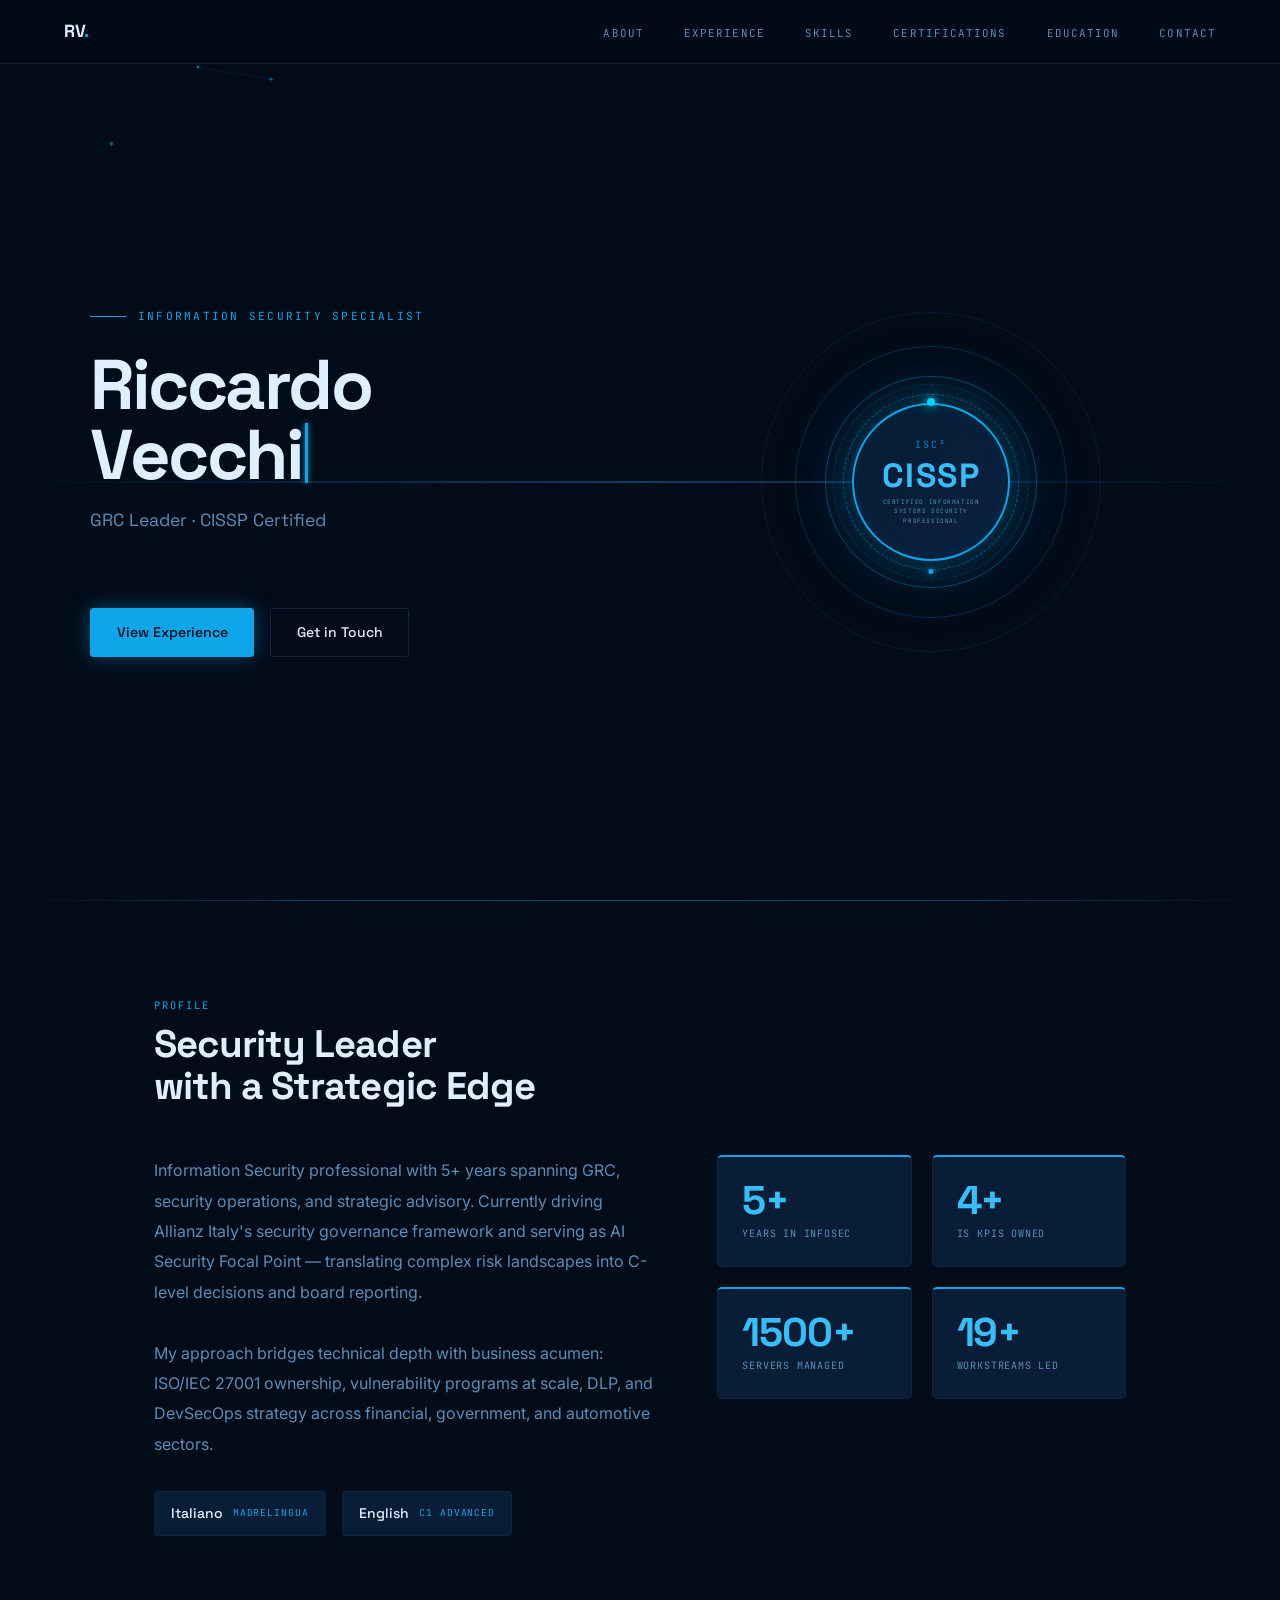
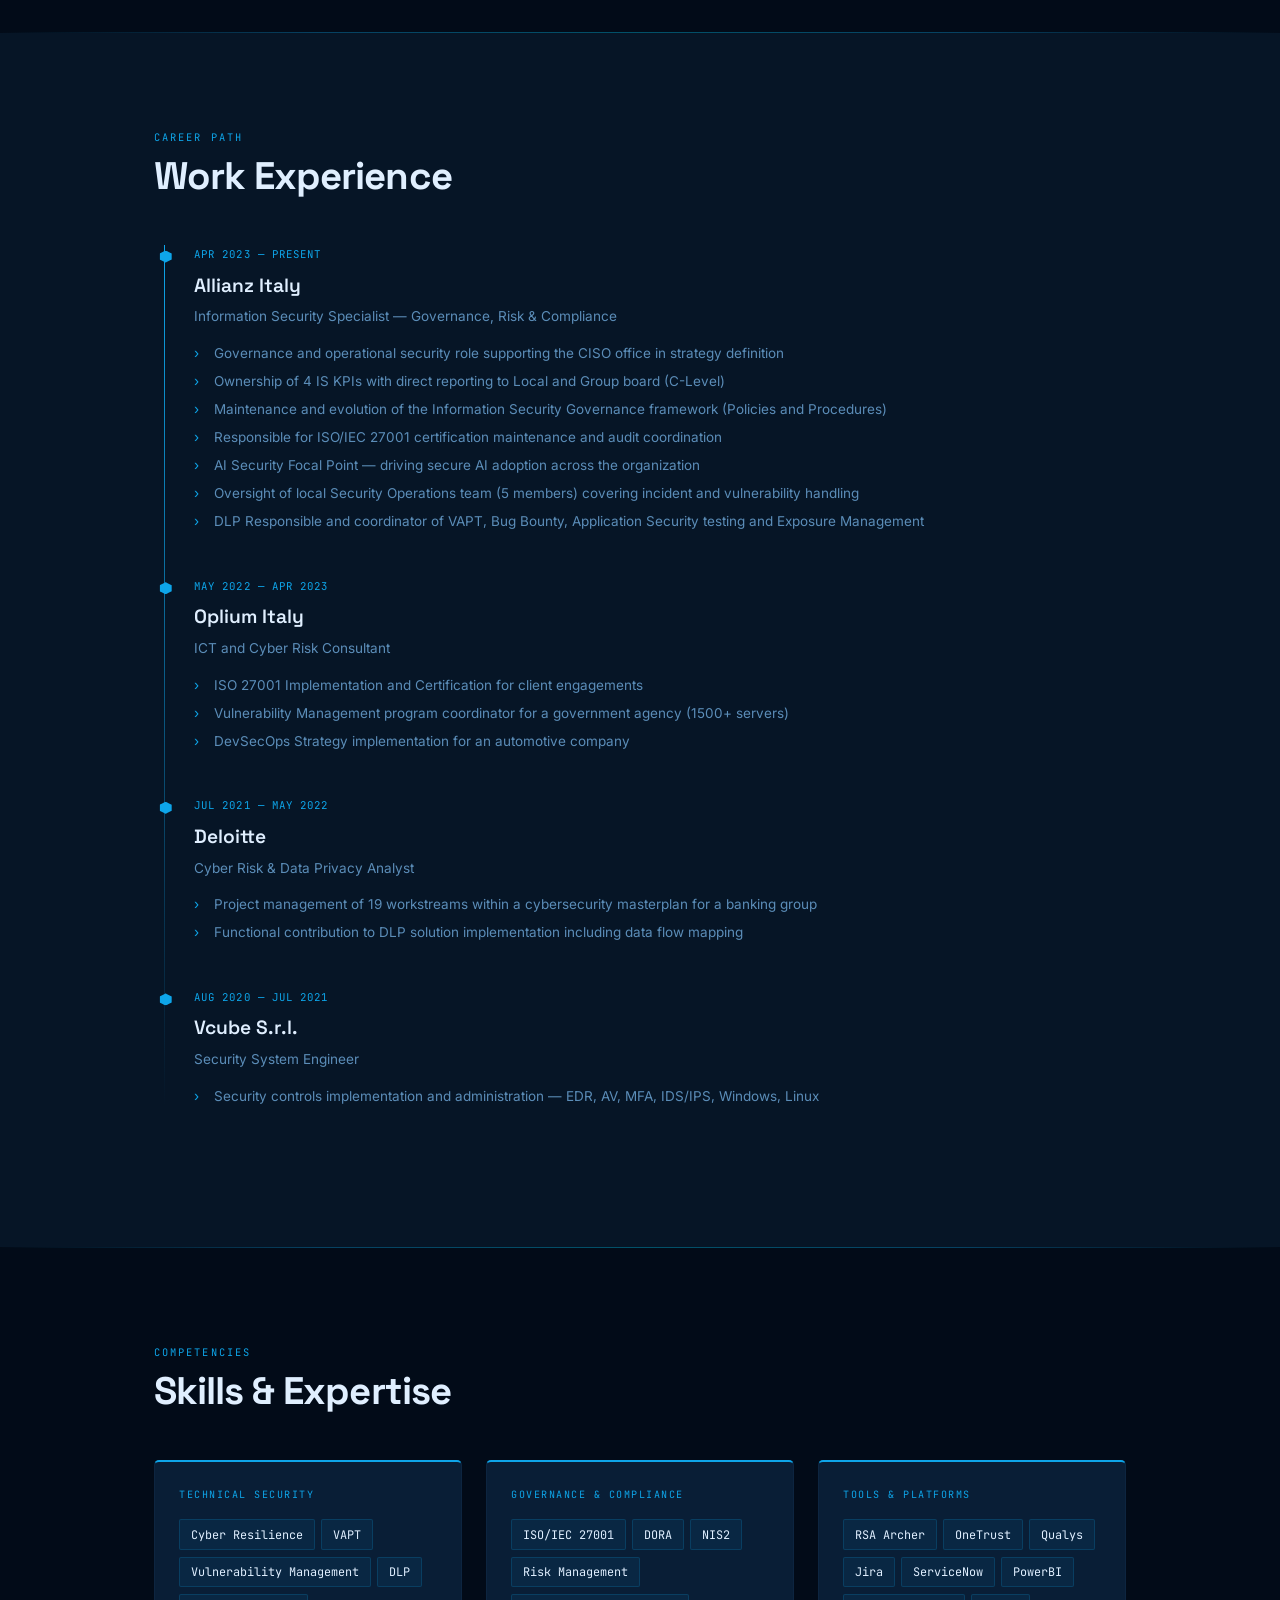
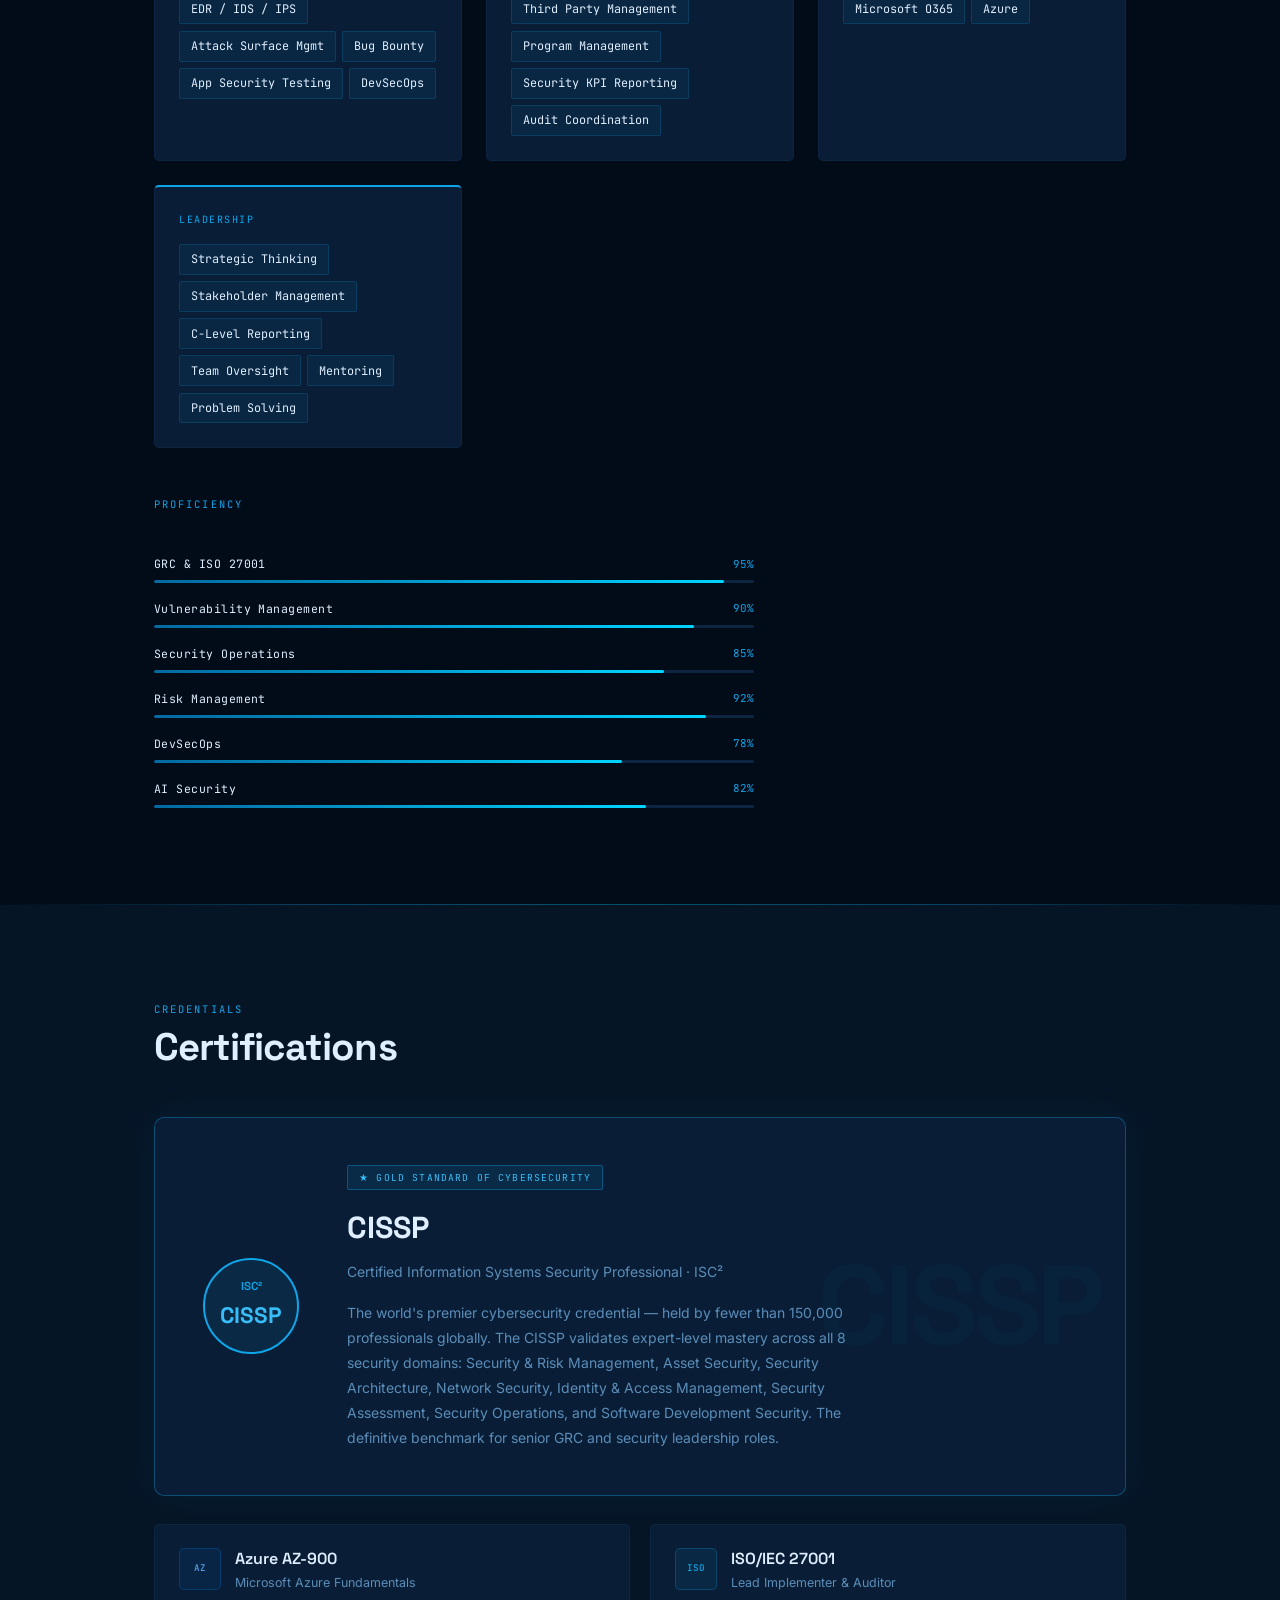
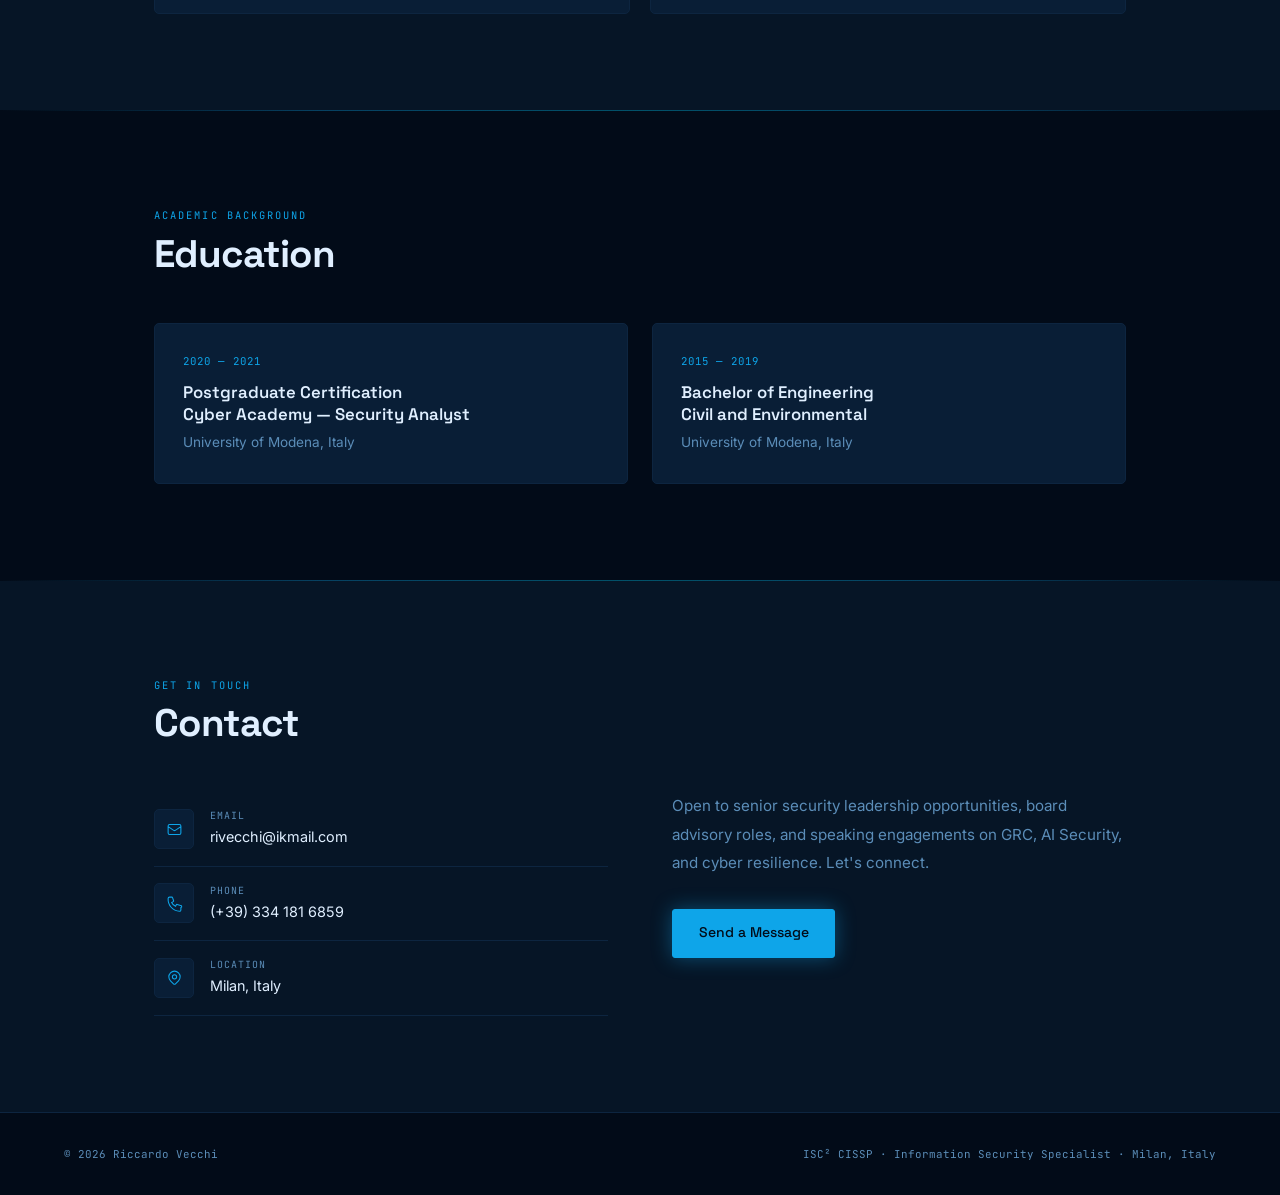
==== commit fe1f6b4b: "Rename riccardo-vecchi-portfolio.html to index.html" ====
--- a/index.html
+++ b/index.html
@@ -3,359 +3,184 @@
 <head>
 <meta charset="UTF-8">
 <meta name="viewport" content="width=device-width, initial-scale=1.0">
-<title>Riccardo Vecchi — Information Security Specialist</title>
+<title>Riccardo Vecchi — CISSP | Information Security Specialist</title>
 <link href="https://fonts.googleapis.com/css2?family=Space+Grotesk:wght@300;400;500;600;700&family=Inter:wght@300;400;500;600&family=JetBrains+Mono:wght@400;500&display=swap" rel="stylesheet">
 <style>
 *,*::before,*::after{box-sizing:border-box;margin:0;padding:0;}
 :root{
-  --bg:#070D18;
-  --bg-surface:#0C1625;
-  --bg-card:#111D2E;
-  --gold:#C4960A;
-  --gold-light:#D4A820;
-  --gold-dim:rgba(196,150,10,0.12);
-  --text:#E4EBF5;
-  --text-muted:#7A92B0;
-  --divider:#192844;
-  --blue:#2A6FC4;
-  --font-d:'Space Grotesk',sans-serif;
-  --font-b:'Inter',sans-serif;
-  --font-m:'JetBrains Mono',monospace;
+  --bg:#020B18;--bg-s:#061526;--bg-c:#091E36;
+  --blue:#0EA5E9;--blue-l:#38BDF8;--blue-d:#0369A1;--cyan:#00D4FF;
+  --glow:rgba(14,165,233,0.18);--glow-s:rgba(14,165,233,0.08);
+  --text:#E0EFFF;--text-m:#5B8DB8;--div:#0D2540;
+  --font-d:'Space Grotesk',sans-serif;--font-b:'Inter',sans-serif;--font-m:'JetBrains Mono',monospace;
 }
 html{scroll-behavior:smooth;}
 body{background:var(--bg);color:var(--text);font-family:var(--font-b);font-size:16px;line-height:1.7;overflow-x:hidden;}
-
-/* NAV */
-nav{
-  position:fixed;top:0;left:0;right:0;z-index:200;
-  height:64px;padding:0 4rem;
-  display:flex;align-items:center;justify-content:space-between;
-  background:rgba(7,13,24,0.88);backdrop-filter:blur(20px);
-  border-bottom:1px solid var(--divider);
-}
-.nav-brand{
-  font-family:var(--font-d);font-weight:700;font-size:1.15rem;
-  color:var(--text);text-decoration:none;letter-spacing:-0.02em;
-}
-.nav-brand span{color:var(--gold);}
+::-webkit-scrollbar{width:4px;}
+::-webkit-scrollbar-track{background:var(--bg);}
+::-webkit-scrollbar-thumb{background:var(--blue-d);border-radius:2px;}
+
+nav{position:fixed;top:0;left:0;right:0;z-index:300;height:64px;padding:0 4rem;display:flex;align-items:center;justify-content:space-between;background:rgba(2,11,24,0.9);backdrop-filter:blur(24px);border-bottom:1px solid var(--div);transition:border-color .3s;}
+nav.scrolled{border-bottom-color:rgba(14,165,233,0.3);}
+.nav-brand{font-family:var(--font-d);font-weight:700;font-size:1.1rem;color:var(--text);text-decoration:none;letter-spacing:-.02em;}
+.nav-brand span{color:var(--blue);}
 .nav-links{display:flex;gap:2.5rem;list-style:none;}
-.nav-links a{
-  font-family:var(--font-m);font-size:0.68rem;
-  color:var(--text-muted);text-decoration:none;
-  letter-spacing:0.1em;text-transform:uppercase;
-  transition:color 0.2s;
-}
-.nav-links a:hover,.nav-links a.active{color:var(--gold);}
-
-/* HERO */
-.hero{
-  min-height:100vh;display:flex;align-items:center;
-  padding:64px 4rem 0;position:relative;overflow:hidden;
-}
-.hero-bg{position:absolute;inset:0;z-index:0;pointer-events:none;}
-.hero-inner{
-  position:relative;z-index:1;
-  display:grid;grid-template-columns:1fr 1fr;
-  gap:4rem;align-items:center;
-  width:100%;max-width:1100px;margin:0 auto;
-}
-.hero-eyebrow{
-  font-family:var(--font-m);font-size:0.7rem;
-  color:var(--gold);letter-spacing:0.18em;text-transform:uppercase;
-  margin-bottom:1.5rem;display:flex;align-items:center;gap:0.75rem;
-}
-.hero-eyebrow::before{content:'';width:36px;height:1px;background:var(--gold);}
-h1.hero-name{
-  font-family:var(--font-d);
-  font-size:clamp(2.8rem,5.5vw,5rem);
-  font-weight:700;line-height:1.0;
-  letter-spacing:-0.035em;color:var(--text);margin-bottom:1rem;
-}
-.hero-subtitle{
-  font-family:var(--font-d);font-size:clamp(0.95rem,1.5vw,1.15rem);
-  font-weight:400;color:var(--text-muted);margin-bottom:2.5rem;line-height:1.5;
-}
+.nav-links a{font-family:var(--font-m);font-size:.68rem;color:var(--text-m);text-decoration:none;letter-spacing:.1em;text-transform:uppercase;transition:color .2s;position:relative;}
+.nav-links a::after{content:'';position:absolute;bottom:-4px;left:0;right:0;height:1px;background:var(--blue);transform:scaleX(0);transition:transform .2s;}
+.nav-links a:hover,.nav-links a.active{color:var(--blue);}
+.nav-links a:hover::after,.nav-links a.active::after{transform:scaleX(1);}
+
+.hero{min-height:100vh;display:flex;align-items:center;padding:64px 4rem 0;position:relative;overflow:hidden;}
+#hero-canvas{position:absolute;inset:0;z-index:0;}
+.scan-line{position:absolute;left:0;right:0;height:2px;z-index:1;pointer-events:none;background:linear-gradient(90deg,transparent,rgba(14,165,233,.35),transparent);animation:scan 7s linear infinite;}
+@keyframes scan{0%{top:-2px;opacity:0;}10%{opacity:1;}90%{opacity:.5;}100%{top:100%;opacity:0;}}
+.hero-inner{position:relative;z-index:2;display:grid;grid-template-columns:1fr 1fr;gap:4rem;align-items:center;width:100%;max-width:1100px;margin:0 auto;}
+.hero-eyebrow{font-family:var(--font-m);font-size:.7rem;color:var(--blue);letter-spacing:.2em;text-transform:uppercase;margin-bottom:1.5rem;display:flex;align-items:center;gap:.75rem;}
+.hero-eyebrow::before{content:'';width:36px;height:1px;background:var(--blue);}
+h1.hero-name{font-family:var(--font-d);font-size:clamp(3rem,5.5vw,5.2rem);font-weight:700;line-height:1.0;letter-spacing:-.035em;color:var(--text);margin-bottom:1rem;}
+.hero-cursor{display:inline-block;width:3px;height:.85em;background:var(--blue);vertical-align:-.05em;margin-left:3px;animation:blink .8s step-end infinite;box-shadow:0 0 6px var(--blue);}
+@keyframes blink{0%,100%{opacity:1;}50%{opacity:0;}}
+.hero-sub{font-family:var(--font-d);font-size:clamp(.95rem,1.4vw,1.1rem);color:var(--text-m);margin-bottom:2.5rem;line-height:1.55;min-height:3.5em;}
 .hero-cta{display:flex;gap:1rem;flex-wrap:wrap;}
-.btn{
-  display:inline-flex;align-items:center;gap:0.5rem;
-  padding:0.7rem 1.6rem;border-radius:3px;
-  font-family:var(--font-d);font-size:0.875rem;font-weight:500;
-  text-decoration:none;border:1px solid;cursor:pointer;
-  transition:all 0.2s;
-}
-.btn-gold{background:var(--gold);color:#060C16;border-color:var(--gold);}
-.btn-gold:hover{background:var(--gold-light);border-color:var(--gold-light);}
-.btn-ghost{background:transparent;color:var(--text);border-color:var(--divider);}
-.btn-ghost:hover{border-color:var(--gold);color:var(--gold);}
-
-/* CISSP SEAL */
-.seal-wrap{display:flex;justify-content:center;align-items:center;position:relative;}
-.seal-frame{
-  position:relative;width:340px;height:340px;
-  display:flex;align-items:center;justify-content:center;
-}
-.ring{
-  position:absolute;border-radius:50%;border:1px solid rgba(196,150,10,0.12);
-  animation:pulse 4s ease-in-out infinite;
-}
+.btn{display:inline-flex;align-items:center;gap:.5rem;padding:.72rem 1.6rem;border-radius:3px;font-family:var(--font-d);font-size:.875rem;font-weight:500;text-decoration:none;border:1px solid;cursor:pointer;transition:all .2s;}
+.btn-blue{background:var(--blue);color:#020B18;border-color:var(--blue);box-shadow:0 0 20px rgba(14,165,233,.4);}
+.btn-blue:hover{background:var(--blue-l);border-color:var(--blue-l);box-shadow:0 0 35px rgba(14,165,233,.6);}
+.btn-ghost{background:transparent;color:var(--text);border-color:var(--div);}
+.btn-ghost:hover{border-color:var(--blue);color:var(--blue);box-shadow:0 0 14px rgba(14,165,233,.15);}
+
+.seal-wrap{display:flex;justify-content:center;align-items:center;}
+.seal-frame{position:relative;width:340px;height:340px;display:flex;align-items:center;justify-content:center;}
+.ring{position:absolute;border-radius:50%;border:1px solid rgba(14,165,233,.12);animation:pulse 3.5s ease-in-out infinite;}
 .ring:nth-child(1){width:340px;height:340px;animation-delay:0s;}
-.ring:nth-child(2){width:270px;height:270px;animation-delay:.8s;border-color:rgba(196,150,10,0.2);}
-.ring:nth-child(3){width:210px;height:210px;animation-delay:1.6s;border-color:rgba(196,150,10,0.3);}
-@keyframes pulse{
-  0%,100%{opacity:.4;transform:scale(1);}
-  50%{opacity:1;transform:scale(1.025);}
-}
-.seal-core{
-  position:relative;z-index:2;
-  width:156px;height:156px;
-  border-radius:50%;
-  background:#0C1829;
-  border:2px solid var(--gold);
-  display:flex;flex-direction:column;
-  align-items:center;justify-content:center;
-  box-shadow:0 0 48px rgba(196,150,10,0.18),inset 0 0 24px rgba(196,150,10,0.05);
-}
-.seal-isc{
-  font-family:var(--font-m);font-size:0.62rem;
-  color:rgba(196,150,10,0.7);letter-spacing:0.2em;
-  text-transform:uppercase;margin-bottom:6px;
-}
-.seal-cissp{
-  font-family:var(--font-d);font-size:2rem;font-weight:700;
-  color:var(--gold);letter-spacing:0.06em;line-height:1;
-  margin-bottom:6px;
-}
-.seal-desc{
-  font-family:var(--font-m);font-size:0.38rem;
-  color:var(--text-muted);text-transform:uppercase;
-  letter-spacing:0.1em;text-align:center;line-height:1.5;
-}
-.seal-orbit{
-  position:absolute;inset:0;border-radius:50%;
-  animation:orbit 18s linear infinite;
-  width:156px;height:156px;left:50%;top:50%;
-  transform-origin:0 0;margin-left:-78px;margin-top:-78px;
-}
-@keyframes orbit{from{transform:rotate(0deg);}to{transform:rotate(360deg);}}
-.orbit-dot{
-  position:absolute;top:-4px;left:50%;
-  transform:translateX(-50%);
-  width:7px;height:7px;background:var(--gold);border-radius:50%;
-}
-.seal-corner-label{
-  position:absolute;font-family:var(--font-m);font-size:0.55rem;
-  color:rgba(196,150,10,0.45);letter-spacing:0.12em;text-transform:uppercase;
-}
-
-/* SECTIONS */
+.ring:nth-child(2){width:272px;height:272px;animation-delay:.7s;border-color:rgba(14,165,233,.22);}
+.ring:nth-child(3){width:212px;height:212px;animation-delay:1.4s;border-color:rgba(14,165,233,.36);}
+@keyframes pulse{0%,100%{opacity:.4;transform:scale(1);}50%{opacity:1;transform:scale(1.025);}}
+.seal-rot{position:absolute;border-radius:50%;animation:spin 12s linear infinite;}
+.seal-rot-2{position:absolute;border-radius:50%;animation:spin 20s linear infinite reverse;}
+.seal-rot{width:176px;height:176px;border:1.5px dashed rgba(14,165,233,.45);}
+.seal-rot-2{width:196px;height:196px;border:1px dashed rgba(14,165,233,.22);}
+@keyframes spin{from{transform:rotate(0)}to{transform:rotate(360deg)}}
+.seal-core{position:relative;z-index:2;width:158px;height:158px;border-radius:50%;background:linear-gradient(135deg,#061C32,#0A2040);border:2px solid var(--blue);display:flex;flex-direction:column;align-items:center;justify-content:center;box-shadow:0 0 50px rgba(14,165,233,.35),0 0 100px rgba(14,165,233,.12),inset 0 0 20px rgba(14,165,233,.07);}
+.seal-isc{font-family:var(--font-m);font-size:.62rem;color:rgba(14,165,233,.75);letter-spacing:.22em;text-transform:uppercase;margin-bottom:5px;}
+.seal-cissp{font-family:var(--font-d);font-size:2.1rem;font-weight:700;color:var(--blue-l);letter-spacing:.04em;line-height:1;margin-bottom:5px;}
+.seal-desc{font-family:var(--font-m);font-size:.38rem;color:var(--text-m);text-transform:uppercase;letter-spacing:.1em;text-align:center;line-height:1.6;}
+.orbit{position:absolute;border-radius:50%;animation:spin 5s linear infinite;}
+.orbit{width:158px;height:158px;}
+.orbit-dot{position:absolute;top:-5px;left:50%;transform:translateX(-50%);width:8px;height:8px;background:var(--cyan);border-radius:50%;box-shadow:0 0 8px var(--cyan),0 0 22px rgba(0,212,255,.55);}
+.orbit2{position:absolute;width:176px;height:176px;border-radius:50%;animation:spin 9s linear infinite reverse;}
+.orbit2-dot{position:absolute;bottom:-4px;left:50%;transform:translateX(-50%);width:5px;height:5px;background:var(--blue);border-radius:50%;box-shadow:0 0 7px var(--blue);}
+
 .section{padding:6rem 4rem;max-width:1100px;margin:0 auto;}
-.section-alt{background:var(--bg-surface);}
+.section-alt{background:var(--bg-s);}
 .section-alt .section{padding:6rem 4rem;}
-.sec-label{
-  font-family:var(--font-m);font-size:0.65rem;
-  color:var(--gold);letter-spacing:0.2em;text-transform:uppercase;
-  margin-bottom:.5rem;
-}
-.sec-title{
-  font-family:var(--font-d);font-size:clamp(1.75rem,3vw,2.6rem);
-  font-weight:700;letter-spacing:-.025em;color:var(--text);
-  margin-bottom:3rem;line-height:1.1;
-}
-.fade{opacity:0;transform:translateY(24px);transition:opacity .65s ease,transform .65s ease;}
+.sec-label{font-family:var(--font-m);font-size:.65rem;color:var(--blue);letter-spacing:.2em;text-transform:uppercase;margin-bottom:.5rem;}
+.sec-title{font-family:var(--font-d);font-size:clamp(1.75rem,3vw,2.6rem);font-weight:700;letter-spacing:-.025em;color:var(--text);margin-bottom:3rem;line-height:1.1;}
+.glow-line{height:1px;background:linear-gradient(90deg,transparent,var(--blue),var(--cyan),var(--blue),transparent);opacity:.35;}
+
+.fade{opacity:0;transform:translateY(28px);transition:opacity .7s cubic-bezier(.22,1,.36,1),transform .7s cubic-bezier(.22,1,.36,1);}
 .fade.in{opacity:1;transform:translateY(0);}
-
-/* ABOUT */
-.about-grid{display:grid;grid-template-columns:1.1fr 0.9fr;gap:4rem;align-items:start;}
-.about-p{font-size:1rem;color:var(--text-muted);line-height:1.9;}
+.fade-l{opacity:0;transform:translateX(-28px);transition:opacity .7s cubic-bezier(.22,1,.36,1),transform .7s cubic-bezier(.22,1,.36,1);}
+.fade-l.in{opacity:1;transform:translateX(0);}
+.fade-r{opacity:0;transform:translateX(28px);transition:opacity .7s cubic-bezier(.22,1,.36,1),transform .7s cubic-bezier(.22,1,.36,1);}
+.fade-r.in{opacity:1;transform:translateX(0);}
+
+.about-grid{display:grid;grid-template-columns:1.1fr .9fr;gap:4rem;align-items:start;}
+.about-p{font-size:1rem;color:var(--text-m);line-height:1.9;}
+.lang-row{display:flex;gap:1rem;margin-top:2rem;flex-wrap:wrap;}
+.lang-item{display:flex;align-items:center;gap:.6rem;background:var(--bg-c);border:1px solid var(--div);border-radius:3px;padding:.6rem 1rem;transition:border-color .2s,box-shadow .2s;}
+.lang-item:hover{border-color:rgba(14,165,233,.4);box-shadow:0 0 12px rgba(14,165,233,.1);}
+.lang-name{font-family:var(--font-d);font-size:.875rem;font-weight:500;color:var(--text);}
+.lang-level{font-family:var(--font-m);font-size:.6rem;color:var(--blue);text-transform:uppercase;letter-spacing:.1em;}
 .stat-grid{display:grid;grid-template-columns:1fr 1fr;gap:1.25rem;}
-.stat{
-  background:var(--bg-card);border:1px solid var(--divider);
-  border-top:2px solid var(--gold);border-radius:6px;padding:1.5rem;
-}
-.stat-n{
-  font-family:var(--font-d);font-size:2.4rem;font-weight:700;
-  color:var(--gold);line-height:1;margin-bottom:.3rem;letter-spacing:-.03em;
-}
-.stat-l{
-  font-family:var(--font-m);font-size:0.65rem;
-  color:var(--text-muted);text-transform:uppercase;letter-spacing:.08em;
-}
-
-/* TIMELINE */
+.stat{background:var(--bg-c);border:1px solid var(--div);border-top:2px solid var(--blue);border-radius:5px;padding:1.5rem;transition:border-color .2s,box-shadow .2s,transform .2s;cursor:default;}
+.stat:hover{border-color:rgba(14,165,233,.5);box-shadow:0 0 24px rgba(14,165,233,.18);transform:translateY(-3px);}
+.stat-n{font-family:var(--font-d);font-size:2.5rem;font-weight:700;color:var(--blue-l);line-height:1;margin-bottom:.25rem;letter-spacing:-.03em;}
+.stat-l{font-family:var(--font-m);font-size:.63rem;color:var(--text-m);text-transform:uppercase;letter-spacing:.08em;}
+
 .timeline{position:relative;padding-left:2.5rem;}
-.timeline::before{
-  content:'';position:absolute;left:.65rem;top:0;bottom:0;
-  width:1px;background:linear-gradient(to bottom,var(--gold) 0%,rgba(196,150,10,.2) 80%,transparent 100%);
-}
+.timeline::before{content:'';position:absolute;left:.65rem;top:0;bottom:0;width:1px;background:linear-gradient(to bottom,var(--blue) 0%,rgba(14,165,233,.2) 80%,transparent 100%);}
 .tl-item{position:relative;margin-bottom:2.75rem;}
-.tl-hex{
-  position:absolute;left:-2.15rem;top:.3rem;
-  width:12px;height:12px;background:var(--gold);
-  clip-path:polygon(50% 0%,100% 25%,100% 75%,50% 100%,0% 75%,0% 25%);
-}
-.tl-date{
-  font-family:var(--font-m);font-size:.67rem;
-  color:var(--gold);letter-spacing:.1em;text-transform:uppercase;
-  margin-bottom:.4rem;
-}
-.tl-company{
-  font-family:var(--font-d);font-size:1.2rem;font-weight:600;
-  color:var(--text);margin-bottom:.2rem;
-}
-.tl-role{font-size:.85rem;color:var(--text-muted);margin-bottom:.9rem;}
+.tl-hex{position:absolute;left:-2.15rem;top:.35rem;width:12px;height:12px;background:var(--blue);clip-path:polygon(50% 0%,100% 25%,100% 75%,50% 100%,0% 75%,0% 25%);box-shadow:0 0 8px rgba(14,165,233,.7);transition:transform .2s,box-shadow .2s;}
+.tl-item:hover .tl-hex{transform:scale(1.5);box-shadow:0 0 16px rgba(14,165,233,.9);}
+.tl-date{font-family:var(--font-m);font-size:.67rem;color:var(--blue);letter-spacing:.1em;text-transform:uppercase;margin-bottom:.4rem;}
+.tl-company{font-family:var(--font-d);font-size:1.2rem;font-weight:600;color:var(--text);margin-bottom:.2rem;}
+.tl-role{font-size:.85rem;color:var(--text-m);margin-bottom:.9rem;}
 .tl-ul{list-style:none;display:flex;flex-direction:column;gap:.4rem;}
-.tl-ul li{
-  font-size:.845rem;color:var(--text-muted);
-  padding-left:1.25rem;position:relative;line-height:1.6;
-}
-.tl-ul li::before{content:'›';position:absolute;left:0;color:var(--gold);}
-
-/* SKILLS */
+.tl-ul li{font-size:.845rem;color:var(--text-m);padding-left:1.25rem;position:relative;line-height:1.6;}
+.tl-ul li::before{content:'›';position:absolute;left:0;color:var(--blue);}
+
 .skill-grid{display:grid;grid-template-columns:repeat(auto-fit,minmax(250px,1fr));gap:1.5rem;}
-.skill-card{
-  background:var(--bg-card);border:1px solid var(--divider);
-  border-radius:6px;padding:1.5rem;border-top:2px solid var(--gold);
-}
-.skill-ct{
-  font-family:var(--font-m);font-size:.65rem;
-  color:var(--gold);text-transform:uppercase;letter-spacing:.15em;margin-bottom:1rem;
-}
-.tags{display:flex;flex-wrap:wrap;gap:.45rem;}
-.tag{
-  display:inline-block;padding:.28rem .7rem;
-  background:var(--gold-dim);border:1px solid rgba(196,150,10,.22);
-  border-radius:2px;font-family:var(--font-m);font-size:.76rem;color:var(--text);
-  transition:background .2s;
-}
-.tag:hover{background:rgba(196,150,10,.2);}
-
-/* CERTIFICATIONS */
-.cissp-feature{
-  background:var(--bg-card);border:1px solid var(--gold);
-  border-radius:10px;padding:2.75rem 3rem;
-  display:grid;grid-template-columns:auto 1fr;gap:3rem;align-items:center;
-  margin-bottom:1.75rem;position:relative;overflow:hidden;
-}
-.cissp-feature::after{
-  content:'CISSP';position:absolute;right:2rem;top:50%;
-  transform:translateY(-50%);
-  font-family:var(--font-d);font-size:7rem;font-weight:700;
-  color:rgba(196,150,10,.04);letter-spacing:-.04em;pointer-events:none;
-  white-space:nowrap;
-}
-.feat-badge-wrap{
-  width:96px;height:96px;border-radius:50%;
-  background:rgba(196,150,10,.07);border:2px solid var(--gold);
-  display:flex;flex-direction:column;align-items:center;justify-content:center;
-  flex-shrink:0;
-}
-.feat-isc{font-family:var(--font-d);font-size:.7rem;font-weight:600;color:var(--gold);}
-.feat-name{font-family:var(--font-d);font-size:1.4rem;font-weight:700;color:var(--gold);}
-.cert-pill{
-  display:inline-block;
-  background:rgba(196,150,10,.1);border:1px solid rgba(196,150,10,.35);
-  color:var(--gold);font-family:var(--font-m);font-size:.6rem;
-  padding:.22rem .7rem;border-radius:2px;letter-spacing:.12em;
-  text-transform:uppercase;margin-bottom:.75rem;
-}
-.cert-title{
-  font-family:var(--font-d);font-size:1.9rem;font-weight:700;
-  color:var(--text);margin-bottom:.35rem;
-}
-.cert-issuer{font-size:.875rem;color:var(--text-muted);margin-bottom:1rem;}
-.cert-body{font-size:.875rem;color:var(--text-muted);max-width:520px;line-height:1.8;}
+.skill-card{background:var(--bg-c);border:1px solid var(--div);border-radius:5px;padding:1.5rem;border-top:2px solid var(--blue);transition:box-shadow .3s,transform .2s,border-color .2s;}
+.skill-card:hover{box-shadow:0 4px 30px rgba(14,165,233,.14);transform:translateY(-3px);border-color:rgba(14,165,233,.45);}
+.skill-ct{font-family:var(--font-m);font-size:.63rem;color:var(--blue);text-transform:uppercase;letter-spacing:.15em;margin-bottom:1rem;}
+.tags{display:flex;flex-wrap:wrap;gap:.4rem;}
+.tag{display:inline-block;padding:.27rem .68rem;background:rgba(14,165,233,.07);border:1px solid rgba(14,165,233,.18);border-radius:2px;font-family:var(--font-m);font-size:.74rem;color:var(--text);transition:background .2s,border-color .2s,color .2s;}
+.tag:hover{background:rgba(14,165,233,.18);border-color:rgba(14,165,233,.5);color:var(--blue-l);}
+
+.skill-bars{display:flex;flex-direction:column;gap:1rem;margin-top:3rem;max-width:600px;}
+.bar-row{}
+.bar-header{display:flex;justify-content:space-between;align-items:center;margin-bottom:.4rem;}
+.bar-name{font-family:var(--font-m);font-size:.72rem;color:var(--text);letter-spacing:.04em;}
+.bar-pct{font-family:var(--font-m);font-size:.68rem;color:var(--blue);}
+.bar-track{height:3px;background:var(--div);border-radius:2px;overflow:hidden;}
+.bar-fill{height:100%;background:linear-gradient(90deg,var(--blue-d),var(--cyan));border-radius:2px;width:0%;transition:width 1.2s cubic-bezier(.22,1,.36,1);}
+
+.cissp-feature{background:var(--bg-c);border:1px solid rgba(14,165,233,.35);border-radius:10px;padding:2.75rem 3rem;display:grid;grid-template-columns:auto 1fr;gap:3rem;align-items:center;margin-bottom:1.75rem;position:relative;overflow:hidden;box-shadow:0 0 40px rgba(14,165,233,.07);transition:box-shadow .3s,border-color .3s;}
+.cissp-feature:hover{box-shadow:0 0 60px rgba(14,165,233,.2);border-color:rgba(14,165,233,.65);}
+.cissp-feature::after{content:'CISSP';position:absolute;right:1.5rem;top:50%;transform:translateY(-50%);font-family:var(--font-d);font-size:7rem;font-weight:700;color:rgba(14,165,233,.04);letter-spacing:-.04em;pointer-events:none;}
+.feat-badge{width:96px;height:96px;border-radius:50%;background:rgba(14,165,233,.08);border:2px solid var(--blue);display:flex;flex-direction:column;align-items:center;justify-content:center;flex-shrink:0;animation:badge-glow 3s ease-in-out infinite;}
+@keyframes badge-glow{0%,100%{box-shadow:0 0 24px rgba(14,165,233,.3);}50%{box-shadow:0 0 44px rgba(14,165,233,.6),0 0 70px rgba(14,165,233,.2);}}
+.feat-isc{font-family:var(--font-d);font-size:.72rem;font-weight:600;color:var(--blue);}
+.feat-n{font-family:var(--font-d);font-size:1.4rem;font-weight:700;color:var(--blue-l);}
+.cert-pill{display:inline-block;background:rgba(14,165,233,.1);border:1px solid rgba(14,165,233,.35);color:var(--blue-l);font-family:var(--font-m);font-size:.6rem;padding:.22rem .7rem;border-radius:2px;letter-spacing:.12em;text-transform:uppercase;margin-bottom:.75rem;}
+.cert-title{font-family:var(--font-d);font-size:1.9rem;font-weight:700;color:var(--text);margin-bottom:.35rem;}
+.cert-issuer{font-size:.875rem;color:var(--text-m);margin-bottom:1rem;}
+.cert-body{font-size:.875rem;color:var(--text-m);max-width:520px;line-height:1.8;}
 .cert-secondary{display:grid;grid-template-columns:repeat(auto-fit,minmax(220px,1fr));gap:1.25rem;}
-.cert-sm{
-  background:var(--bg-card);border:1px solid var(--divider);
-  border-radius:6px;padding:1.25rem 1.5rem;display:flex;gap:.85rem;align-items:center;
-}
-.cert-sm-icon{
-  width:42px;height:42px;border-radius:5px;flex-shrink:0;
-  display:flex;align-items:center;justify-content:center;
-  font-family:var(--font-m);font-size:.6rem;font-weight:500;
-}
+.cert-sm{background:var(--bg-c);border:1px solid var(--div);border-radius:5px;padding:1.25rem 1.5rem;display:flex;gap:.85rem;align-items:center;transition:border-color .2s,box-shadow .2s;}
+.cert-sm:hover{border-color:rgba(14,165,233,.4);box-shadow:0 0 18px rgba(14,165,233,.12);}
+.cert-sm-icon{width:42px;height:42px;border-radius:5px;flex-shrink:0;display:flex;align-items:center;justify-content:center;font-family:var(--font-m);font-size:.58rem;font-weight:500;}
 .cert-sm-name{font-family:var(--font-d);font-size:1rem;font-weight:600;color:var(--text);}
-.cert-sm-sub{font-size:.78rem;color:var(--text-muted);}
-
-/* EDUCATION */
+.cert-sm-sub{font-size:.78rem;color:var(--text-m);}
+
 .edu-grid{display:grid;grid-template-columns:repeat(auto-fit,minmax(280px,1fr));gap:1.5rem;}
-.edu-card{
-  background:var(--bg-card);border:1px solid var(--divider);
-  border-radius:6px;padding:1.75rem;
-}
-.edu-y{font-family:var(--font-m);font-size:.67rem;color:var(--gold);letter-spacing:.1em;margin-bottom:.75rem;}
-.edu-deg{
-  font-family:var(--font-d);font-size:1.05rem;font-weight:600;
-  color:var(--text);margin-bottom:.35rem;line-height:1.3;
-}
-.edu-uni{font-size:.85rem;color:var(--text-muted);}
-
-/* CONTACT */
+.edu-card{background:var(--bg-c);border:1px solid var(--div);border-radius:5px;padding:1.75rem;transition:border-color .2s,box-shadow .2s,transform .2s;}
+.edu-card:hover{border-color:rgba(14,165,233,.4);box-shadow:0 0 22px rgba(14,165,233,.12);transform:translateY(-2px);}
+.edu-y{font-family:var(--font-m);font-size:.67rem;color:var(--blue);letter-spacing:.1em;margin-bottom:.75rem;}
+.edu-deg{font-family:var(--font-d);font-size:1.05rem;font-weight:600;color:var(--text);margin-bottom:.35rem;line-height:1.3;}
+.edu-uni{font-size:.85rem;color:var(--text-m);}
+
 .contact-grid{display:grid;grid-template-columns:1fr 1fr;gap:4rem;align-items:start;}
-.c-item{
-  display:flex;align-items:center;gap:1rem;
-  padding:1rem 0;border-bottom:1px solid var(--divider);
-}
-.c-icon{
-  width:40px;height:40px;background:var(--bg-card);
-  border:1px solid var(--divider);border-radius:5px;
-  display:flex;align-items:center;justify-content:center;flex-shrink:0;
-}
-.c-icon svg{width:17px;height:17px;stroke:var(--gold);fill:none;stroke-width:1.5;}
-.c-lbl{font-family:var(--font-m);font-size:.62rem;color:var(--text-muted);text-transform:uppercase;letter-spacing:.1em;}
+.c-item{display:flex;align-items:center;gap:1rem;padding:1rem 0;border-bottom:1px solid var(--div);transition:padding-left .25s;}
+.c-item:hover{padding-left:.5rem;}
+.c-icon{width:40px;height:40px;background:var(--bg-c);border:1px solid var(--div);border-radius:5px;display:flex;align-items:center;justify-content:center;flex-shrink:0;transition:border-color .2s,box-shadow .2s;}
+.c-item:hover .c-icon{border-color:rgba(14,165,233,.5);box-shadow:0 0 14px rgba(14,165,233,.22);}
+.c-icon svg{width:17px;height:17px;stroke:var(--blue);fill:none;stroke-width:1.5;}
+.c-lbl{font-family:var(--font-m);font-size:.62rem;color:var(--text-m);text-transform:uppercase;letter-spacing:.1em;}
 .c-val{font-size:.9rem;color:var(--text);}
-.contact-copy{font-size:.95rem;color:var(--text-muted);line-height:1.85;margin-bottom:2rem;}
-
-/* LANG */
-.lang-row{display:flex;gap:1.5rem;margin-top:2.5rem;flex-wrap:wrap;}
-.lang-item{
-  display:flex;align-items:center;gap:.65rem;
-  background:var(--bg-card);border:1px solid var(--divider);
-  border-radius:4px;padding:.7rem 1.1rem;
-}
-.lang-name{font-family:var(--font-d);font-size:.9rem;font-weight:500;color:var(--text);}
-.lang-level{
-  font-family:var(--font-m);font-size:.62rem;color:var(--gold);
-  text-transform:uppercase;letter-spacing:.1em;
-}
-
-/* FOOTER */
-footer{
-  border-top:1px solid var(--divider);
-  padding:2rem 4rem;
-  display:flex;align-items:center;justify-content:space-between;
-}
-footer p{font-family:var(--font-m);font-size:.68rem;color:var(--text-muted);}
-
-/* SCROLLBAR */
-::-webkit-scrollbar{width:5px;}
-::-webkit-scrollbar-track{background:var(--bg);}
-::-webkit-scrollbar-thumb{background:var(--divider);border-radius:3px;}
-
-/* RESPONSIVE */
+.contact-copy{font-size:.95rem;color:var(--text-m);line-height:1.85;margin-bottom:2rem;}
+
+footer{border-top:1px solid var(--div);padding:2rem 4rem;display:flex;align-items:center;justify-content:space-between;}
+footer p{font-family:var(--font-m);font-size:.68rem;color:var(--text-m);}
+
 @media(max-width:860px){
-  nav{padding:0 1.5rem;}
-  .nav-links{display:none;}
-  .hero{padding:64px 1.5rem 0;}
-  .hero-inner{grid-template-columns:1fr;}
-  .seal-wrap{display:none;}
-  .section{padding:4rem 1.5rem;}
-  .section-alt .section{padding:4rem 1.5rem;}
+  nav{padding:0 1.5rem;}.nav-links{display:none;}
+  .hero{padding:64px 1.5rem 0;}.hero-inner{grid-template-columns:1fr;}.seal-wrap{display:none;}
+  .section{padding:4rem 1.5rem;}.section-alt .section{padding:4rem 1.5rem;}
   .about-grid{grid-template-columns:1fr;}
-  .cissp-feature{grid-template-columns:1fr;padding:2rem;}
-  .cissp-feature::after{display:none;}
+  .cissp-feature{grid-template-columns:1fr;padding:2rem;}.cissp-feature::after{display:none;}
   .contact-grid{grid-template-columns:1fr;}
   footer{padding:2rem 1.5rem;flex-direction:column;gap:.75rem;text-align:center;}
 }
 @media(prefers-reduced-motion:reduce){
-  .ring,.seal-orbit,.fade{animation:none!important;transition:none!important;opacity:1!important;transform:none!important;}
+  *{animation:none!important;transition:none!important;}
+  .fade,.fade-l,.fade-r{opacity:1!important;transform:none!important;}
 }
 </style>
 </head>
 <body>
 
-<!-- NAV -->
-<nav id="top-nav">
+<nav id="topnav">
   <a href="#hero" class="nav-brand">RV<span>.</span></a>
   <ul class="nav-links">
     <li><a href="#about">About</a></li>
@@ -367,134 +192,61 @@
   </ul>
 </nav>
 
-<!-- ████████ HERO ████████ -->
 <section id="hero" class="hero">
-
-  <!-- Network topology background -->
-  <svg class="hero-bg" viewBox="0 0 1440 900" xmlns="http://www.w3.org/2000/svg" preserveAspectRatio="xMidYMid slice">
-    <defs>
-      <radialGradient id="grd" cx="65%" cy="45%" r="55%">
-        <stop offset="0%" stop-color="#C4960A" stop-opacity="0.06"/>
-        <stop offset="100%" stop-color="#070D18" stop-opacity="0"/>
-      </radialGradient>
-    </defs>
-    <rect width="1440" height="900" fill="url(#grd)"/>
-    <g stroke="#192844" stroke-width="1" fill="none">
-      <line x1="140" y1="140" x2="340" y2="210"/><line x1="340" y1="210" x2="500" y2="170"/>
-      <line x1="500" y1="170" x2="670" y2="260"/><line x1="670" y1="260" x2="850" y2="190"/>
-      <line x1="850" y1="190" x2="1030" y2="270"/><line x1="1030" y1="270" x2="1210" y2="190"/>
-      <line x1="1210" y1="190" x2="1390" y2="250"/>
-      <line x1="140" y1="140" x2="240" y2="340"/><line x1="240" y1="340" x2="500" y2="420"/>
-      <line x1="500" y1="420" x2="690" y2="370"/><line x1="690" y1="370" x2="890" y2="440"/>
-      <line x1="890" y1="440" x2="1090" y2="370"/><line x1="1090" y1="370" x2="1310" y2="450"/>
-      <line x1="340" y1="210" x2="240" y2="340"/><line x1="500" y1="170" x2="500" y2="420"/>
-      <line x1="670" y1="260" x2="690" y2="370"/><line x1="850" y1="190" x2="890" y2="440"/>
-      <line x1="1030" y1="270" x2="1090" y2="370"/>
-      <line x1="80" y1="510" x2="280" y2="590"/><line x1="280" y1="590" x2="490" y2="630"/>
-      <line x1="490" y1="630" x2="680" y2="560"/><line x1="680" y1="560" x2="890" y2="650"/>
-      <line x1="890" y1="650" x2="1090" y2="580"/><line x1="1090" y1="580" x2="1310" y2="660"/>
-      <line x1="240" y1="340" x2="280" y2="590"/><line x1="500" y1="420" x2="490" y2="630"/>
-      <line x1="690" y1="370" x2="680" y2="560"/><line x1="890" y1="440" x2="890" y2="650"/>
-      <line x1="1090" y1="370" x2="1090" y2="580"/><line x1="1310" y1="450" x2="1310" y2="660"/>
-    </g>
-    <g fill="#192844">
-      <circle cx="140" cy="140" r="3"/><circle cx="340" cy="210" r="3"/><circle cx="500" cy="170" r="3"/>
-      <circle cx="670" cy="260" r="3"/><circle cx="850" cy="190" r="3"/><circle cx="1030" cy="270" r="3"/>
-      <circle cx="1210" cy="190" r="3"/><circle cx="1390" cy="250" r="3"/>
-      <circle cx="240" cy="340" r="3"/><circle cx="500" cy="420" r="3"/><circle cx="690" cy="370" r="3"/>
-      <circle cx="890" cy="440" r="3"/><circle cx="1090" cy="370" r="3"/><circle cx="1310" cy="450" r="3"/>
-      <circle cx="80" cy="510" r="3"/><circle cx="280" cy="590" r="3"/><circle cx="490" cy="630" r="3"/>
-      <circle cx="680" cy="560" r="3"/><circle cx="890" cy="650" r="3"/><circle cx="1090" cy="580" r="3"/>
-      <circle cx="1310" cy="660" r="3"/>
-    </g>
-    <g fill="#C4960A" opacity="0.55">
-      <circle cx="850" cy="190" r="5.5"/><circle cx="690" cy="370" r="4.5"/>
-      <circle cx="1090" cy="370" r="4.5"/><circle cx="500" cy="420" r="4"/>
-    </g>
-  </svg>
-
+  <canvas id="hero-canvas"></canvas>
+  <div class="scan-line"></div>
   <div class="hero-inner">
-    <div>
+    <div class="fade-l">
       <div class="hero-eyebrow">Information Security Specialist</div>
-      <h1 class="hero-name">Riccardo<br>Vecchi</h1>
-      <p class="hero-subtitle">GRC Leader&nbsp;·&nbsp;CISSP Certified<br>Driving resilient security at Allianz Italy</p>
+      <h1 class="hero-name">Riccardo<br>Vecchi<span class="hero-cursor"></span></h1>
+      <p class="hero-sub" id="hero-sub"></p>
       <div class="hero-cta">
-        <a href="#experience" class="btn btn-gold">View Experience</a>
+        <a href="#experience" class="btn btn-blue">View Experience</a>
         <a href="#contact" class="btn btn-ghost">Get in Touch</a>
       </div>
     </div>
-
-    <!-- CISSP animated seal -->
-    <div class="seal-wrap">
+    <div class="seal-wrap fade-r">
       <div class="seal-frame">
-        <div class="ring"></div>
-        <div class="ring"></div>
-        <div class="ring"></div>
+        <div class="ring"></div><div class="ring"></div><div class="ring"></div>
+        <div class="seal-rot-2"></div><div class="seal-rot"></div>
         <div class="seal-core">
           <div class="seal-isc">ISC²</div>
           <div class="seal-cissp">CISSP</div>
           <div class="seal-desc">Certified Information<br>Systems Security<br>Professional</div>
-          <div class="seal-orbit">
-            <div class="orbit-dot"></div>
-          </div>
+          <div class="orbit"><div class="orbit-dot"></div></div>
+          <div class="orbit2"><div class="orbit2-dot"></div></div>
         </div>
-        <!-- Corner labels -->
-        <span class="seal-corner-label" style="top:10px;left:50%;transform:translateX(-50%);">Certified</span>
-        <span class="seal-corner-label" style="bottom:10px;left:50%;transform:translateX(-50%);">Active</span>
       </div>
     </div>
   </div>
 </section>
-
-<!-- ████████ ABOUT ████████ -->
+<div class="glow-line"></div>
+
 <section id="about" class="section">
   <div class="sec-label">Profile</div>
   <h2 class="sec-title fade">Security Leader<br>with a Strategic Edge</h2>
-  <div class="about-grid fade">
-    <div>
-      <p class="about-p">
-        Information Security professional with 5+ years spanning GRC, security operations, and strategic advisory. Currently driving Allianz Italy's security governance framework and serving as AI Security Focal Point — translating complex risk landscapes into C-level decisions and board reporting.<br><br>
-        My approach bridges technical depth with business acumen: from ISO/IEC 27001 certification ownership and vulnerability programs managing 1500+ servers, to shaping DevSecOps strategies across financial, government, and automotive sectors.
-      </p>
+  <div class="about-grid">
+    <div class="fade-l">
+      <p class="about-p">Information Security professional with 5+ years spanning GRC, security operations, and strategic advisory. Currently driving Allianz Italy's security governance framework and serving as AI Security Focal Point — translating complex risk landscapes into C-level decisions and board reporting.<br><br>My approach bridges technical depth with business acumen: ISO/IEC 27001 ownership, vulnerability programs at scale, DLP, and DevSecOps strategy across financial, government, and automotive sectors.</p>
       <div class="lang-row">
-        <div class="lang-item">
-          <div class="lang-name">Italiano</div>
-          <div class="lang-level">Madrelingua</div>
-        </div>
-        <div class="lang-item">
-          <div class="lang-name">English</div>
-          <div class="lang-level">C1 Advanced</div>
-        </div>
-      </div>
-    </div>
-    <div class="stat-grid">
-      <div class="stat">
-        <div class="stat-n">5+</div>
-        <div class="stat-l">Years in InfoSec</div>
-      </div>
-      <div class="stat">
-        <div class="stat-n">4</div>
-        <div class="stat-l">IS KPIs Owned</div>
-      </div>
-      <div class="stat">
-        <div class="stat-n">1500+</div>
-        <div class="stat-l">Servers Managed</div>
-      </div>
-      <div class="stat">
-        <div class="stat-n">19</div>
-        <div class="stat-l">Workstreams Led</div>
-      </div>
+        <div class="lang-item"><div class="lang-name">Italiano</div><div class="lang-level">Madrelingua</div></div>
+        <div class="lang-item"><div class="lang-name">English</div><div class="lang-level">C1 Advanced</div></div>
+      </div>
+    </div>
+    <div class="stat-grid fade-r">
+      <div class="stat"><div class="stat-n" data-target="5">0</div><div class="stat-l">Years in InfoSec</div></div>
+      <div class="stat"><div class="stat-n" data-target="4">0</div><div class="stat-l">IS KPIs Owned</div></div>
+      <div class="stat"><div class="stat-n" data-target="1500">0</div><div class="stat-l">Servers Managed</div></div>
+      <div class="stat"><div class="stat-n" data-target="19">0</div><div class="stat-l">Workstreams Led</div></div>
     </div>
   </div>
 </section>
-
-<!-- ████████ EXPERIENCE ████████ -->
-<div class="section-alt" id="experience">
-<div class="section">
+<div class="glow-line"></div>
+
+<div class="section-alt" id="experience"><div class="section">
   <div class="sec-label">Career Path</div>
   <h2 class="sec-title fade">Work Experience</h2>
   <div class="timeline fade">
-
     <div class="tl-item">
       <div class="tl-hex"></div>
       <div class="tl-date">Apr 2023 — Present</div>
@@ -507,10 +259,9 @@
         <li>Responsible for ISO/IEC 27001 certification maintenance and audit coordination</li>
         <li>AI Security Focal Point — driving secure AI adoption across the organization</li>
         <li>Oversight of local Security Operations team (5 members) covering incident and vulnerability handling</li>
-        <li>Responsible for DLP (Data Leakage Prevention) across Allianz Italy; coordinator of VAPT, Bug Bounty, Application Security testing and Exposure Management</li>
+        <li>DLP Responsible and coordinator of VAPT, Bug Bounty, Application Security testing and Exposure Management</li>
       </ul>
     </div>
-
     <div class="tl-item">
       <div class="tl-hex"></div>
       <div class="tl-date">May 2022 — Apr 2023</div>
@@ -522,7 +273,6 @@
         <li>DevSecOps Strategy implementation for an automotive company</li>
       </ul>
     </div>
-
     <div class="tl-item">
       <div class="tl-hex"></div>
       <div class="tl-date">Jul 2021 — May 2022</div>
@@ -533,7 +283,6 @@
         <li>Functional contribution to DLP solution implementation including data flow mapping</li>
       </ul>
     </div>
-
     <div class="tl-item">
       <div class="tl-hex"></div>
       <div class="tl-date">Aug 2020 — Jul 2021</div>
@@ -543,12 +292,10 @@
         <li>Security controls implementation and administration — EDR, AV, MFA, IDS/IPS, Windows, Linux</li>
       </ul>
     </div>
-
-  </div>
-</div>
-</div>
-
-<!-- ████████ SKILLS ████████ -->
+  </div>
+</div></div>
+<div class="glow-line"></div>
+
 <section id="skills" class="section">
   <div class="sec-label">Competencies</div>
   <h2 class="sec-title fade">Skills & Expertise</h2>
@@ -556,100 +303,76 @@
     <div class="skill-card">
       <div class="skill-ct">Technical Security</div>
       <div class="tags">
-        <span class="tag">Cyber Resilience</span>
-        <span class="tag">VAPT</span>
-        <span class="tag">Vulnerability Management</span>
-        <span class="tag">DLP</span>
-        <span class="tag">EDR / IDS / IPS</span>
-        <span class="tag">Attack Surface Management</span>
-        <span class="tag">Bug Bounty</span>
-        <span class="tag">App Security Testing</span>
-        <span class="tag">DevSecOps</span>
+        <span class="tag">Cyber Resilience</span><span class="tag">VAPT</span>
+        <span class="tag">Vulnerability Management</span><span class="tag">DLP</span>
+        <span class="tag">EDR / IDS / IPS</span><span class="tag">Attack Surface Mgmt</span>
+        <span class="tag">Bug Bounty</span><span class="tag">App Security Testing</span><span class="tag">DevSecOps</span>
       </div>
     </div>
     <div class="skill-card">
       <div class="skill-ct">Governance & Compliance</div>
       <div class="tags">
-        <span class="tag">ISO/IEC 27001</span>
-        <span class="tag">DORA</span>
-        <span class="tag">NIS2</span>
-        <span class="tag">Risk Management</span>
-        <span class="tag">Third Party Management</span>
-        <span class="tag">Program Management</span>
-        <span class="tag">Security KPI Reporting</span>
-        <span class="tag">Audit Coordination</span>
+        <span class="tag">ISO/IEC 27001</span><span class="tag">DORA</span>
+        <span class="tag">NIS2</span><span class="tag">Risk Management</span>
+        <span class="tag">Third Party Management</span><span class="tag">Program Management</span>
+        <span class="tag">Security KPI Reporting</span><span class="tag">Audit Coordination</span>
       </div>
     </div>
     <div class="skill-card">
       <div class="skill-ct">Tools & Platforms</div>
       <div class="tags">
-        <span class="tag">RSA Archer</span>
-        <span class="tag">OneTrust</span>
-        <span class="tag">Qualys</span>
-        <span class="tag">Jira</span>
-        <span class="tag">ServiceNow</span>
-        <span class="tag">PowerBI</span>
-        <span class="tag">Microsoft O365</span>
-        <span class="tag">Azure</span>
+        <span class="tag">RSA Archer</span><span class="tag">OneTrust</span>
+        <span class="tag">Qualys</span><span class="tag">Jira</span>
+        <span class="tag">ServiceNow</span><span class="tag">PowerBI</span>
+        <span class="tag">Microsoft O365</span><span class="tag">Azure</span>
       </div>
     </div>
     <div class="skill-card">
       <div class="skill-ct">Leadership</div>
       <div class="tags">
-        <span class="tag">Strategic Thinking</span>
-        <span class="tag">Stakeholder Management</span>
-        <span class="tag">C-Level Reporting</span>
-        <span class="tag">Team Oversight</span>
-        <span class="tag">Mentoring</span>
-        <span class="tag">Problem Solving</span>
-      </div>
-    </div>
+        <span class="tag">Strategic Thinking</span><span class="tag">Stakeholder Management</span>
+        <span class="tag">C-Level Reporting</span><span class="tag">Team Oversight</span>
+        <span class="tag">Mentoring</span><span class="tag">Problem Solving</span>
+      </div>
+    </div>
+  </div>
+  <div class="skill-bars fade" id="skill-bars">
+    <div class="sec-label" style="margin-bottom:1.5rem;">Proficiency</div>
+    <div class="bar-row"><div class="bar-header"><span class="bar-name">GRC & ISO 27001</span><span class="bar-pct">95%</span></div><div class="bar-track"><div class="bar-fill" data-width="95"></div></div></div>
+    <div class="bar-row"><div class="bar-header"><span class="bar-name">Vulnerability Management</span><span class="bar-pct">90%</span></div><div class="bar-track"><div class="bar-fill" data-width="90"></div></div></div>
+    <div class="bar-row"><div class="bar-header"><span class="bar-name">Security Operations</span><span class="bar-pct">85%</span></div><div class="bar-track"><div class="bar-fill" data-width="85"></div></div></div>
+    <div class="bar-row"><div class="bar-header"><span class="bar-name">Risk Management</span><span class="bar-pct">92%</span></div><div class="bar-track"><div class="bar-fill" data-width="92"></div></div></div>
+    <div class="bar-row"><div class="bar-header"><span class="bar-name">DevSecOps</span><span class="bar-pct">78%</span></div><div class="bar-track"><div class="bar-fill" data-width="78"></div></div></div>
+    <div class="bar-row"><div class="bar-header"><span class="bar-name">AI Security</span><span class="bar-pct">82%</span></div><div class="bar-track"><div class="bar-fill" data-width="82"></div></div></div>
   </div>
 </section>
-
-<!-- ████████ CERTIFICATIONS ████████ -->
-<div class="section-alt" id="certifications">
-<div class="section">
+<div class="glow-line"></div>
+
+<div class="section-alt" id="certifications"><div class="section">
   <div class="sec-label">Credentials</div>
   <h2 class="sec-title fade">Certifications</h2>
-
-  <!-- CISSP Feature -->
   <div class="cissp-feature fade">
-    <div class="feat-badge-wrap">
-      <div class="feat-isc">ISC²</div>
-      <div class="feat-name">CISSP</div>
-    </div>
+    <div class="feat-badge"><div class="feat-isc">ISC²</div><div class="feat-n">CISSP</div></div>
     <div>
       <div class="cert-pill">★ Gold Standard of Cybersecurity</div>
       <div class="cert-title">CISSP</div>
       <div class="cert-issuer">Certified Information Systems Security Professional · ISC²</div>
-      <p class="cert-body">
-        The world's premier cybersecurity certification — held by fewer than 150,000 professionals globally. The CISSP validates advanced expertise across all 8 security domains, including Security & Risk Management, Asset Security, Security Architecture, Network Security, Identity & Access Management, Security Assessment, Security Operations, and Software Development Security. It is the benchmark credential for senior security leadership and GRC roles.
-      </p>
-    </div>
-  </div>
-
-  <!-- Secondary certs -->
+      <p class="cert-body">The world's premier cybersecurity credential — held by fewer than 150,000 professionals globally. The CISSP validates expert-level mastery across all 8 security domains: Security & Risk Management, Asset Security, Security Architecture, Network Security, Identity & Access Management, Security Assessment, Security Operations, and Software Development Security. The definitive benchmark for senior GRC and security leadership roles.</p>
+    </div>
+  </div>
   <div class="cert-secondary fade">
     <div class="cert-sm">
-      <div class="cert-sm-icon" style="background:rgba(0,112,204,0.1);border:1px solid rgba(0,112,204,0.3);color:#5A9FE8;">AZ</div>
-      <div>
-        <div class="cert-sm-name">Azure AZ-900</div>
-        <div class="cert-sm-sub">Microsoft Azure Fundamentals · Microsoft</div>
-      </div>
+      <div class="cert-sm-icon" style="background:rgba(0,112,204,.1);border:1px solid rgba(0,112,204,.3);color:#5A9FE8;">AZ</div>
+      <div><div class="cert-sm-name">Azure AZ-900</div><div class="cert-sm-sub">Microsoft Azure Fundamentals</div></div>
     </div>
     <div class="cert-sm">
-      <div class="cert-sm-icon" style="background:var(--gold-dim);border:1px solid rgba(196,150,10,0.25);color:var(--gold);">ISO</div>
-      <div>
-        <div class="cert-sm-name">ISO/IEC 27001</div>
-        <div class="cert-sm-sub">Lead Implementer & Auditor</div>
-      </div>
-    </div>
-  </div>
-</div>
-</div>
-
-<!-- ████████ EDUCATION ████████ -->
+      <div class="cert-sm-icon" style="background:rgba(14,165,233,.08);border:1px solid rgba(14,165,233,.25);color:var(--blue);">ISO</div>
+      <div><div class="cert-sm-name">ISO/IEC 27001</div><div class="cert-sm-sub">Lead Implementer & Auditor</div></div>
+    </div>
+  </div>
+</div></div>
+<div class="glow-line"></div>
+
 <section id="education" class="section">
   <div class="sec-label">Academic Background</div>
   <h2 class="sec-title fade">Education</h2>
@@ -666,53 +389,33 @@
     </div>
   </div>
 </section>
-
-<!-- ████████ CONTACT ████████ -->
-<div class="section-alt" id="contact">
-<div class="section">
+<div class="glow-line"></div>
+
+<div class="section-alt" id="contact"><div class="section">
   <div class="sec-label">Get in Touch</div>
   <h2 class="sec-title fade">Contact</h2>
   <div class="contact-grid fade">
     <div>
       <div class="c-item">
-        <div class="c-icon">
-          <svg viewBox="0 0 24 24"><path d="M3 8l7.89 5.26a2 2 0 002.22 0L21 8M5 19h14a2 2 0 002-2V7a2 2 0 00-2-2H5a2 2 0 00-2 2v10a2 2 0 002 2z"/></svg>
-        </div>
-        <div>
-          <div class="c-lbl">Email</div>
-          <div class="c-val">rivecchi@ikmail.com</div>
-        </div>
+        <div class="c-icon"><svg viewBox="0 0 24 24"><path d="M3 8l7.89 5.26a2 2 0 002.22 0L21 8M5 19h14a2 2 0 002-2V7a2 2 0 00-2-2H5a2 2 0 00-2 2v10a2 2 0 002 2z"/></svg></div>
+        <div><div class="c-lbl">Email</div><div class="c-val">rivecchi@ikmail.com</div></div>
       </div>
       <div class="c-item">
-        <div class="c-icon">
-          <svg viewBox="0 0 24 24"><path d="M3 5a2 2 0 012-2h3.28a1 1 0 01.948.684l1.498 4.493a1 1 0 01-.502 1.21l-2.257 1.13a11.042 11.042 0 005.516 5.516l1.13-2.257a1 1 0 011.21-.502l4.493 1.498A1 1 0 0121 17.72V21a2 2 0 01-2 2A17 17 0 013 5z"/></svg>
-        </div>
-        <div>
-          <div class="c-lbl">Phone</div>
-          <div class="c-val">(+39) 334 181 6859</div>
-        </div>
+        <div class="c-icon"><svg viewBox="0 0 24 24"><path d="M3 5a2 2 0 012-2h3.28a1 1 0 01.948.684l1.498 4.493a1 1 0 01-.502 1.21l-2.257 1.13a11.042 11.042 0 005.516 5.516l1.13-2.257a1 1 0 011.21-.502l4.493 1.498A1 1 0 0121 17.72V21a2 2 0 01-2 2A17 17 0 013 5z"/></svg></div>
+        <div><div class="c-lbl">Phone</div><div class="c-val">(+39) 334 181 6859</div></div>
       </div>
       <div class="c-item">
-        <div class="c-icon">
-          <svg viewBox="0 0 24 24"><path d="M17.657 16.657L13.414 20.9a1.998 1.998 0 01-2.827 0l-4.244-4.243a8 8 0 1111.314 0z"/><path d="M15 11a3 3 0 11-6 0 3 3 0 016 0z"/></svg>
-        </div>
-        <div>
-          <div class="c-lbl">Location</div>
-          <div class="c-val">Milan, Italy</div>
-        </div>
+        <div class="c-icon"><svg viewBox="0 0 24 24"><path d="M17.657 16.657L13.414 20.9a1.998 1.998 0 01-2.827 0l-4.244-4.243a8 8 0 1111.314 0z"/><path d="M15 11a3 3 0 11-6 0 3 3 0 016 0z"/></svg></div>
+        <div><div class="c-lbl">Location</div><div class="c-val">Milan, Italy</div></div>
       </div>
     </div>
     <div>
-      <p class="contact-copy">
-        Open to senior security leadership opportunities, board advisory roles, and speaking engagements on GRC, AI Security, and cyber resilience. Let's connect.
-      </p>
-      <a href="mailto:rivecchi@ikmail.com" class="btn btn-gold">Send a Message</a>
-    </div>
-  </div>
-</div>
-</div>
-
-<!-- FOOTER -->
+      <p class="contact-copy">Open to senior security leadership opportunities, board advisory roles, and speaking engagements on GRC, AI Security, and cyber resilience. Let's connect.</p>
+      <a href="mailto:rivecchi@ikmail.com" class="btn btn-blue">Send a Message</a>
+    </div>
+  </div>
+</div></div>
+
 <footer>
   <p>© 2026 Riccardo Vecchi</p>
   <p>ISC² CISSP · Information Security Specialist · Milan, Italy</p>
@@ -720,26 +423,110 @@
 
 <script>
 (function(){
-  // Fade-in on scroll
-  const obs=new IntersectionObserver(entries=>{
-    entries.forEach(e=>{if(e.isIntersecting)e.target.classList.add('in');});
-  },{threshold:0.08});
-  document.querySelectorAll('.fade').forEach(el=>obs.observe(el));
-
-  // Active nav highlight
-  const sections=document.querySelectorAll('section[id],[id]:not(nav)');
-  const links=document.querySelectorAll('.nav-links a');
-  const navObs=new IntersectionObserver(entries=>{
-    entries.forEach(e=>{
-      if(e.isIntersecting){
-        links.forEach(l=>{
-          l.classList.remove('active');
-          if(l.getAttribute('href')==='#'+e.target.id)l.classList.add('active');
-        });
+// CANVAS PARTICLES
+const canvas=document.getElementById('hero-canvas');
+const ctx=canvas.getContext('2d');
+let W,H,nodes=[];
+function resize(){W=canvas.width=canvas.offsetWidth;H=canvas.height=canvas.offsetHeight;}
+resize();
+window.addEventListener('resize',()=>{resize();initNodes();});
+function initNodes(){
+  nodes=[];
+  const count=Math.floor(W*H/12000);
+  for(let i=0;i<count;i++){
+    nodes.push({x:Math.random()*W,y:Math.random()*H,vx:(Math.random()-.5)*.35,vy:(Math.random()-.5)*.35,r:Math.random()*1.5+.5});
+  }
+}
+initNodes();
+let mouse={x:-999,y:-999};
+const heroEl=document.getElementById('hero');
+heroEl.addEventListener('mousemove',e=>{const r=canvas.getBoundingClientRect();mouse.x=e.clientX-r.left;mouse.y=e.clientY-r.top;});
+heroEl.addEventListener('mouseleave',()=>{mouse.x=-999;mouse.y=-999;});
+function draw(){
+  ctx.clearRect(0,0,W,H);
+  nodes.forEach(n=>{
+    n.x+=n.vx;n.y+=n.vy;
+    if(n.x<0||n.x>W)n.vx*=-1;
+    if(n.y<0||n.y>H)n.vy*=-1;
+    const dx=n.x-mouse.x,dy=n.y-mouse.y,d=Math.sqrt(dx*dx+dy*dy);
+    if(d<120){n.x+=dx*.018;n.y+=dy*.018;}
+  });
+  for(let i=0;i<nodes.length;i++){
+    for(let j=i+1;j<nodes.length;j++){
+      const dx=nodes[i].x-nodes[j].x,dy=nodes[i].y-nodes[j].y,d=Math.sqrt(dx*dx+dy*dy);
+      if(d<150){
+        ctx.beginPath();ctx.moveTo(nodes[i].x,nodes[i].y);ctx.lineTo(nodes[j].x,nodes[j].y);
+        ctx.strokeStyle='rgba(14,165,233,'+(1-d/150)*.28+')';ctx.lineWidth=.8;ctx.stroke();
       }
-    });
-  },{threshold:0.4});
-  sections.forEach(s=>navObs.observe(s));
+    }
+  }
+  nodes.forEach(n=>{
+    ctx.beginPath();ctx.arc(n.x,n.y,n.r,0,Math.PI*2);
+    ctx.fillStyle='rgba(14,165,233,.65)';ctx.fill();
+  });
+  requestAnimationFrame(draw);
+}
+draw();
+
+// TYPEWRITER
+const lines=['GRC Leader · CISSP Certified','AI Security Focal Point','Building resilient security at Allianz Italy'];
+let li=0,ci=0,del=false,paused=false,pt=0;
+const subEl=document.getElementById('hero-sub');
+function type(){
+  if(paused){pt--;if(pt<=0)paused=false;setTimeout(type,30);return;}
+  if(!del){
+    subEl.textContent=lines[li].slice(0,ci+1);ci++;
+    if(ci===lines[li].length){paused=true;pt=90;del=true;}
+    setTimeout(type,55);
+  }else{
+    subEl.textContent=lines[li].slice(0,ci-1);ci--;
+    if(ci===0){del=false;li=(li+1)%lines.length;paused=true;pt=25;}
+    setTimeout(type,28);
+  }
+}
+setTimeout(type,900);
+
+// INTERSECTION FADE
+const obs=new IntersectionObserver(es=>{es.forEach(e=>{if(e.isIntersecting)e.target.classList.add('in');});},{threshold:.07});
+document.querySelectorAll('.fade,.fade-l,.fade-r').forEach(el=>obs.observe(el));
+
+// NAV ACTIVE
+const nav=document.getElementById('topnav');
+window.addEventListener('scroll',()=>nav.classList.toggle('scrolled',window.scrollY>40));
+const secs=document.querySelectorAll('[id]');
+const nls=document.querySelectorAll('.nav-links a');
+const no=new IntersectionObserver(es=>{
+  es.forEach(e=>{if(e.isIntersecting){nls.forEach(l=>{l.classList.remove('active');if(l.getAttribute('href')==='#'+e.target.id)l.classList.add('active');});}});
+},{threshold:.4});
+secs.forEach(s=>no.observe(s));
+
+// STAT COUNTERS
+const co=new IntersectionObserver(es=>{
+  es.forEach(e=>{
+    if(e.isIntersecting){
+      e.target.querySelectorAll('[data-target]').forEach(el=>{
+        const t=+el.dataset.target,step=Math.max(1,Math.ceil(t/50));
+        let c=0;
+        const iv=setInterval(()=>{c=Math.min(c+step,t);el.textContent=c+'+';if(c>=t)clearInterval(iv);},30);
+      });
+      co.unobserve(e.target);
+    }
+  });
+},{threshold:.3});
+document.querySelectorAll('.stat-grid').forEach(g=>co.observe(g));
+
+// SKILL BARS
+const bo=new IntersectionObserver(es=>{
+  es.forEach(e=>{
+    if(e.isIntersecting){
+      e.target.querySelectorAll('.bar-fill').forEach((b,i)=>setTimeout(()=>{b.style.width=b.dataset.width+'%';},i*130));
+      bo.unobserve(e.target);
+    }
+  });
+},{threshold:.2});
+const sb=document.getElementById('skill-bars');
+if(sb)bo.observe(sb);
+
 })();
 </script>
 </body>
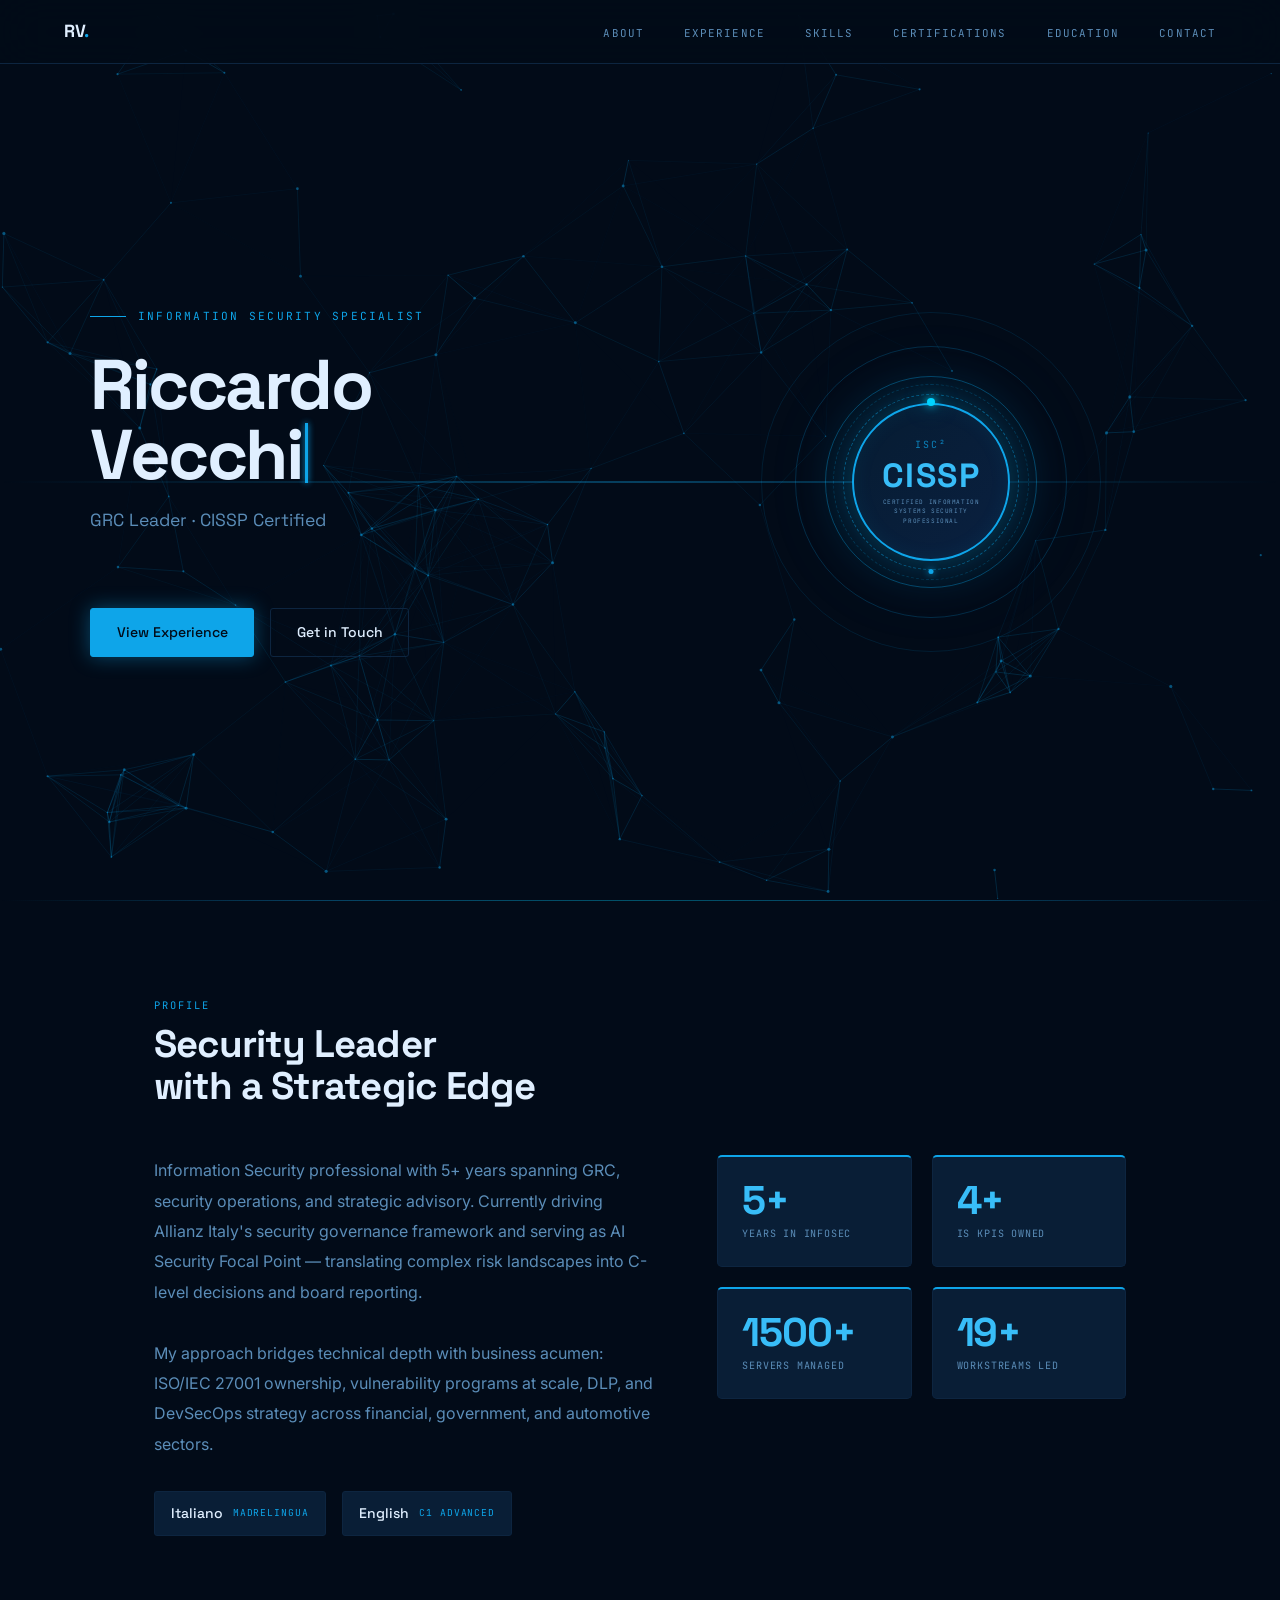
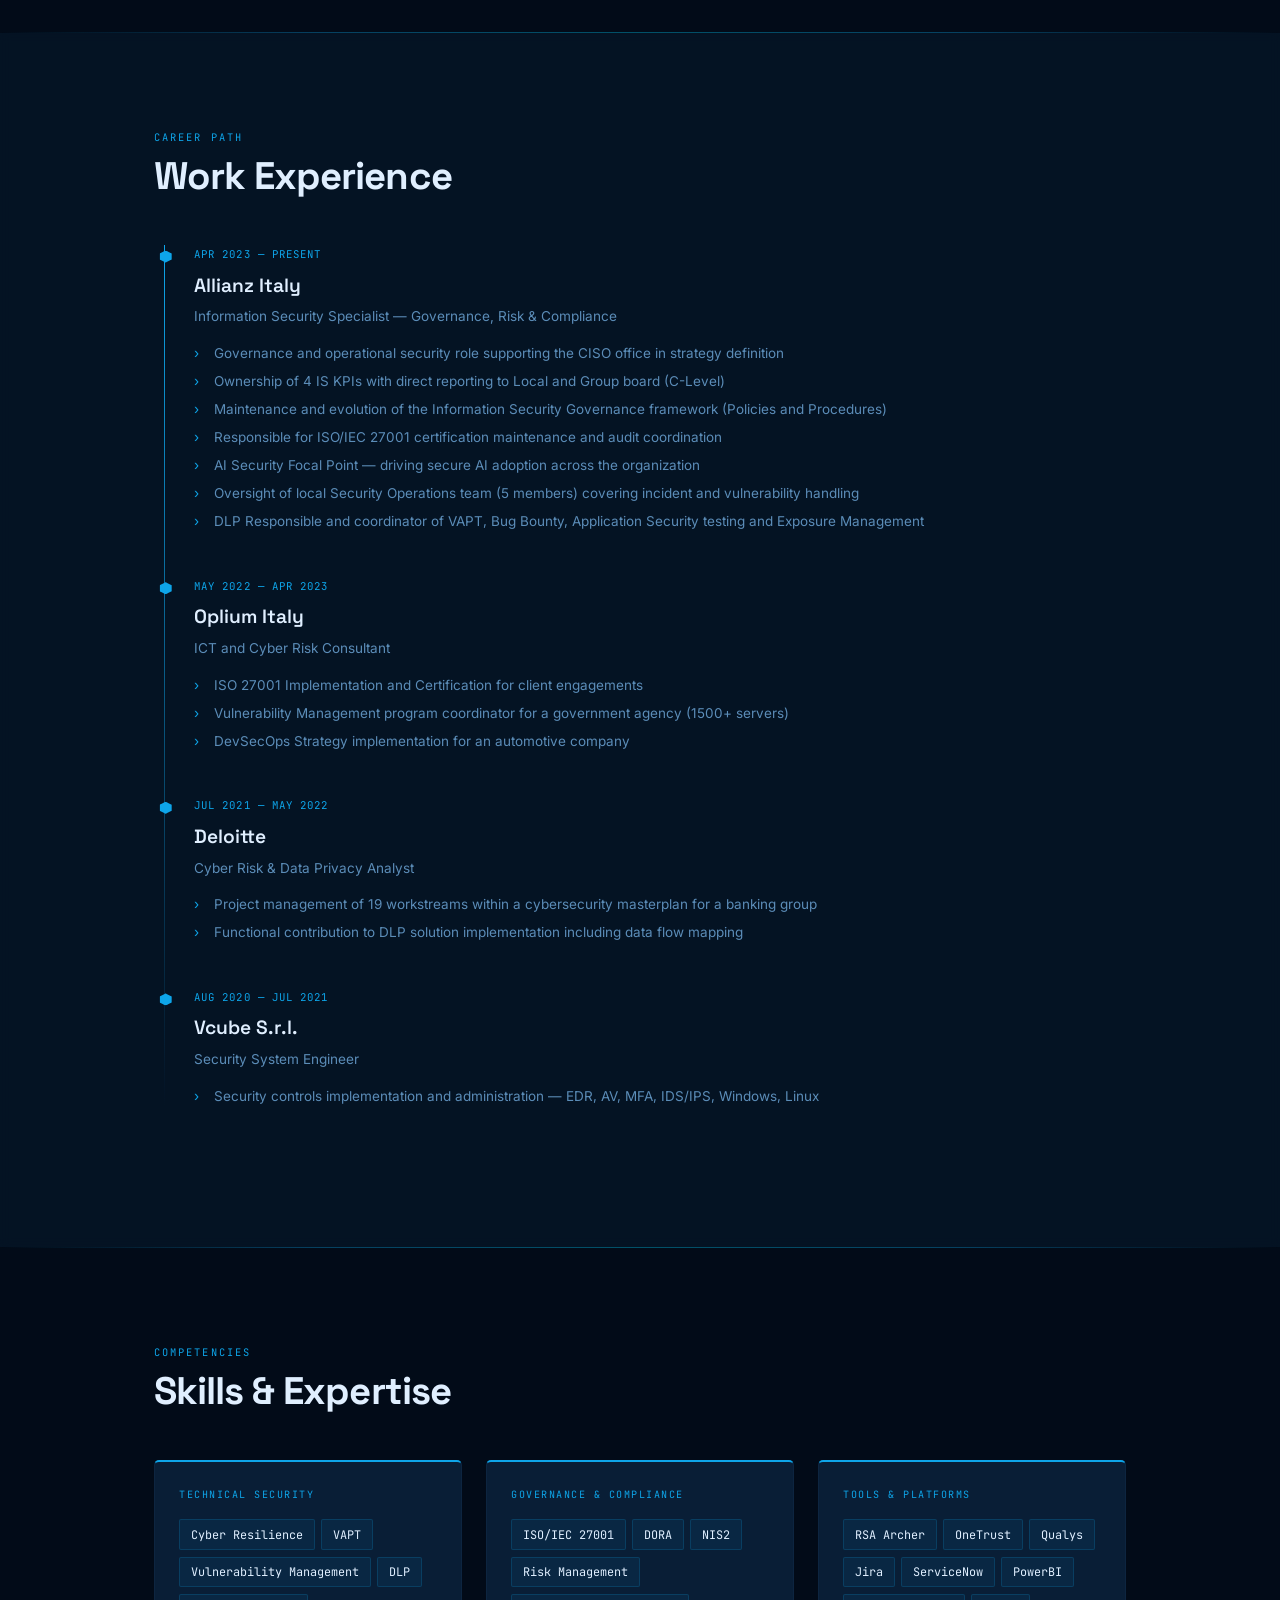
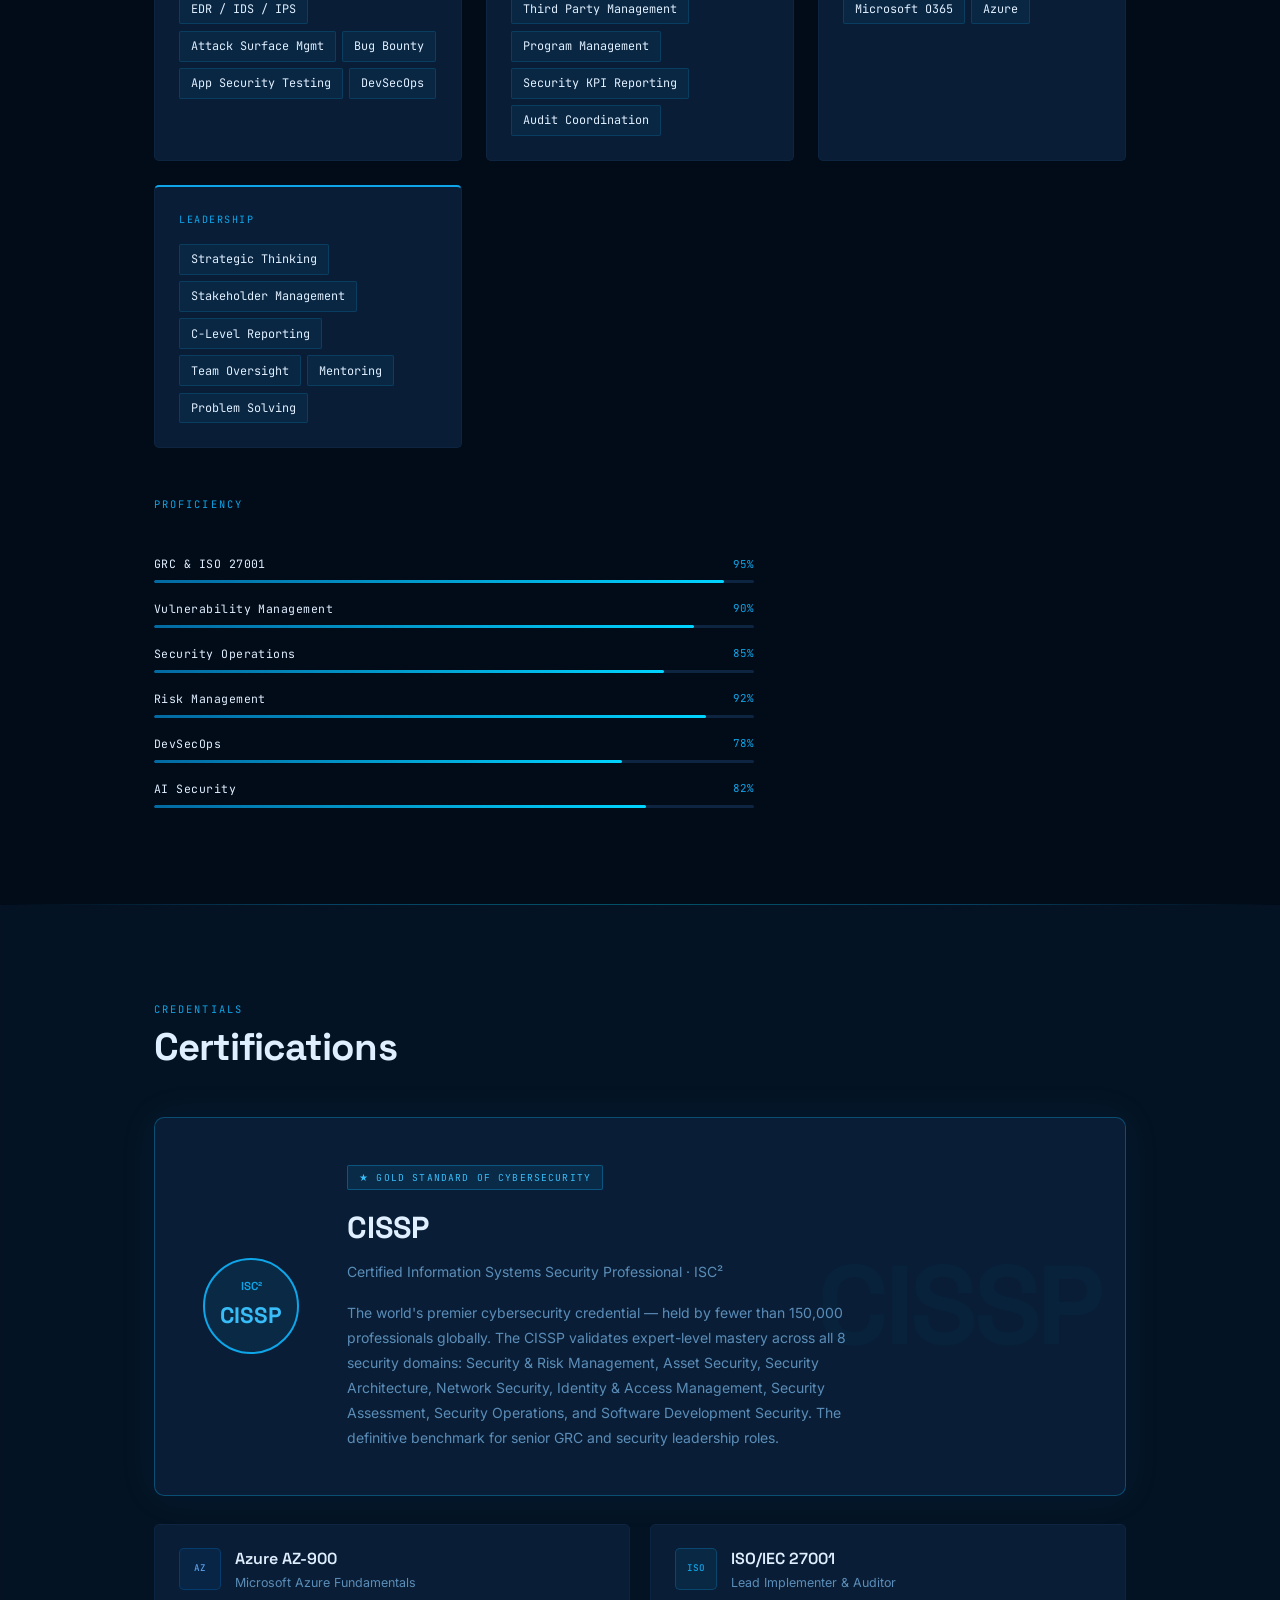
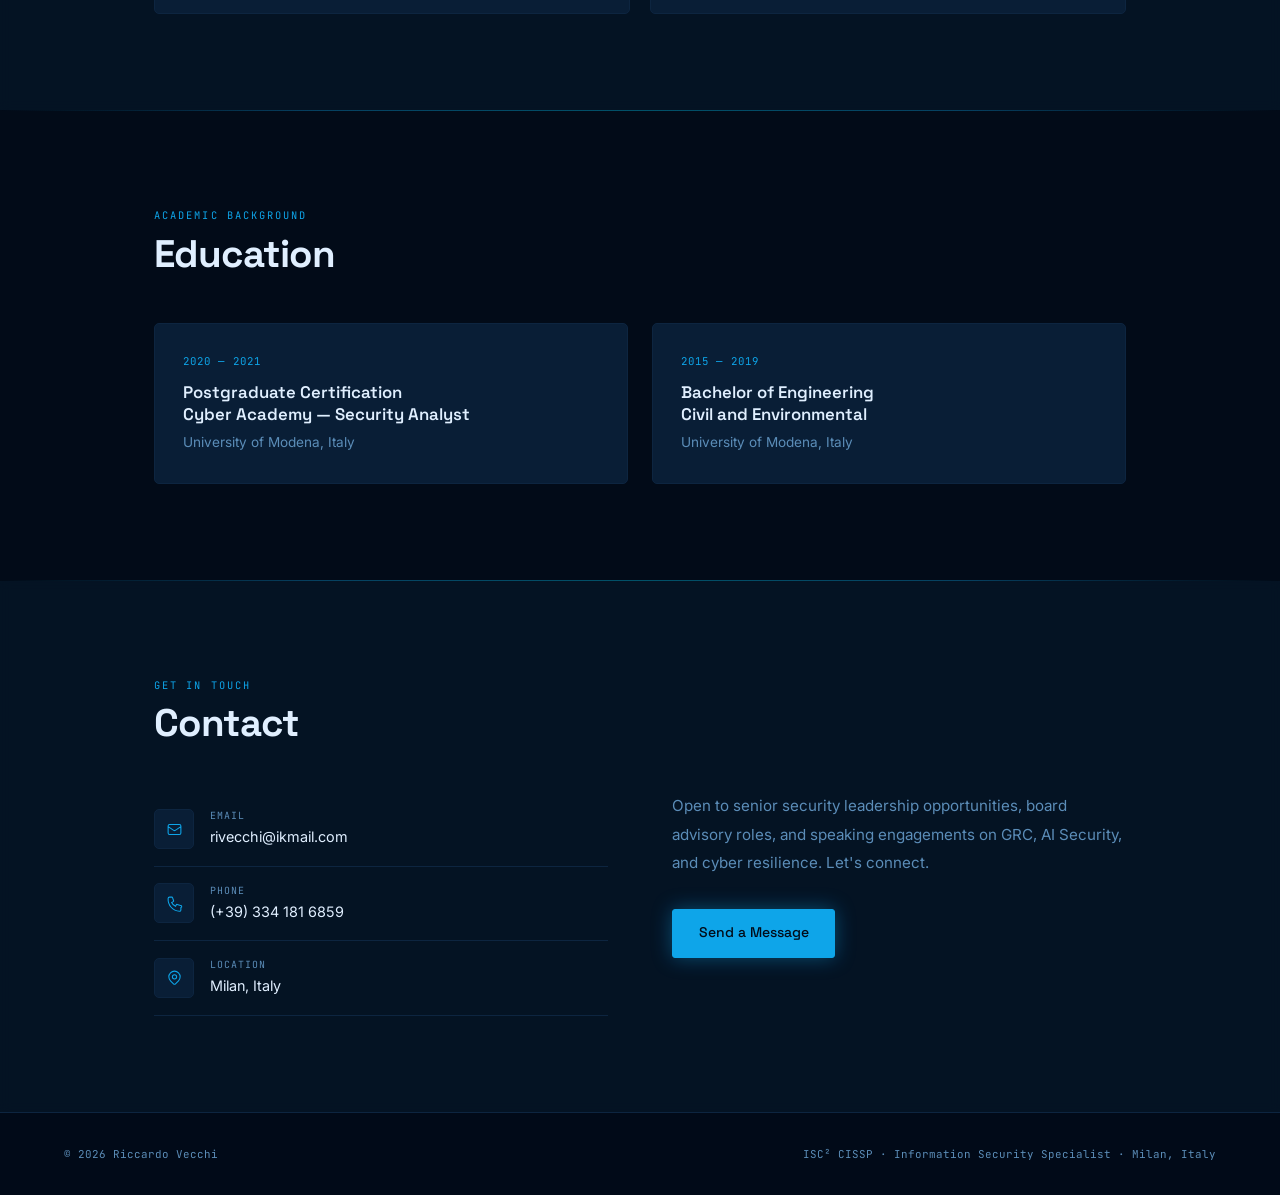
==== commit 494741b7: "Add files via upload" ====
--- a/index.html
+++ b/index.html
@@ -16,11 +16,12 @@
 }
 html{scroll-behavior:smooth;}
 body{background:var(--bg);color:var(--text);font-family:var(--font-b);font-size:16px;line-height:1.7;overflow-x:hidden;}
+#bg-canvas{position:fixed;inset:0;z-index:0;pointer-events:none;}
 ::-webkit-scrollbar{width:4px;}
 ::-webkit-scrollbar-track{background:var(--bg);}
 ::-webkit-scrollbar-thumb{background:var(--blue-d);border-radius:2px;}
 
-nav{position:fixed;top:0;left:0;right:0;z-index:300;height:64px;padding:0 4rem;display:flex;align-items:center;justify-content:space-between;background:rgba(2,11,24,0.9);backdrop-filter:blur(24px);border-bottom:1px solid var(--div);transition:border-color .3s;}
+nav{position:fixed;top:0;left:0;right:0;z-index:300;height:64px;padding:0 4rem;display:flex;align-items:center;justify-content:space-between;background:rgba(2,11,24,0.82);backdrop-filter:blur(24px);border-bottom:1px solid var(--div);transition:border-color .3s;}
 nav.scrolled{border-bottom-color:rgba(14,165,233,0.3);}
 .nav-brand{font-family:var(--font-d);font-weight:700;font-size:1.1rem;color:var(--text);text-decoration:none;letter-spacing:-.02em;}
 .nav-brand span{color:var(--blue);}
@@ -31,7 +32,6 @@
 .nav-links a:hover::after,.nav-links a.active::after{transform:scaleX(1);}
 
 .hero{min-height:100vh;display:flex;align-items:center;padding:64px 4rem 0;position:relative;overflow:hidden;}
-#hero-canvas{position:absolute;inset:0;z-index:0;}
 .scan-line{position:absolute;left:0;right:0;height:2px;z-index:1;pointer-events:none;background:linear-gradient(90deg,transparent,rgba(14,165,233,.35),transparent);animation:scan 7s linear infinite;}
 @keyframes scan{0%{top:-2px;opacity:0;}10%{opacity:1;}90%{opacity:.5;}100%{top:100%;opacity:0;}}
 .hero-inner{position:relative;z-index:2;display:grid;grid-template-columns:1fr 1fr;gap:4rem;align-items:center;width:100%;max-width:1100px;margin:0 auto;}
@@ -70,8 +70,8 @@
 .orbit2{position:absolute;width:176px;height:176px;border-radius:50%;animation:spin 9s linear infinite reverse;}
 .orbit2-dot{position:absolute;bottom:-4px;left:50%;transform:translateX(-50%);width:5px;height:5px;background:var(--blue);border-radius:50%;box-shadow:0 0 7px var(--blue);}
 
-.section{padding:6rem 4rem;max-width:1100px;margin:0 auto;}
-.section-alt{background:var(--bg-s);}
+.section{padding:6rem 4rem;max-width:1100px;margin:0 auto;position:relative;z-index:1;}
+.section-alt{background:rgba(6,21,38,0.82);backdrop-filter:blur(6px);}
 .section-alt .section{padding:6rem 4rem;}
 .sec-label{font-family:var(--font-m);font-size:.65rem;color:var(--blue);letter-spacing:.2em;text-transform:uppercase;margin-bottom:.5rem;}
 .sec-title{font-family:var(--font-d);font-size:clamp(1.75rem,3vw,2.6rem);font-weight:700;letter-spacing:-.025em;color:var(--text);margin-bottom:3rem;line-height:1.1;}
@@ -160,8 +160,10 @@
 .c-val{font-size:.9rem;color:var(--text);}
 .contact-copy{font-size:.95rem;color:var(--text-m);line-height:1.85;margin-bottom:2rem;}
 
-footer{border-top:1px solid var(--div);padding:2rem 4rem;display:flex;align-items:center;justify-content:space-between;}
+footer{border-top:1px solid var(--div);padding:2rem 4rem;display:flex;align-items:center;justify-content:space-between;position:relative;z-index:1;background:rgba(2,11,24,0.88);}
 footer p{font-family:var(--font-m);font-size:.68rem;color:var(--text-m);}
+
+.glow-line{height:1px;background:linear-gradient(90deg,transparent,var(--blue),var(--cyan),var(--blue),transparent);opacity:.35;position:relative;z-index:1;}
 
 @media(max-width:860px){
   nav{padding:0 1.5rem;}.nav-links{display:none;}
@@ -179,6 +181,7 @@
 </style>
 </head>
 <body>
+<canvas id="bg-canvas"></canvas>
 
 <nav id="topnav">
   <a href="#hero" class="nav-brand">RV<span>.</span></a>
@@ -193,7 +196,6 @@
 </nav>
 
 <section id="hero" class="hero">
-  <canvas id="hero-canvas"></canvas>
   <div class="scan-line"></div>
   <div class="hero-inner">
     <div class="fade-l">
@@ -423,47 +425,161 @@
 
 <script>
 (function(){
-// CANVAS PARTICLES
-const canvas=document.getElementById('hero-canvas');
-const ctx=canvas.getContext('2d');
-let W,H,nodes=[];
-function resize(){W=canvas.width=canvas.offsetWidth;H=canvas.height=canvas.offsetHeight;}
+
+// ── FULL-PAGE SPIDER WEB NETWORK ──
+const canvas = document.getElementById('bg-canvas');
+const ctx = canvas.getContext('2d');
+let W, H, nodes = [];
+
+// Each node keeps its original "home" position and springs back to it
+function resize() {
+  W = canvas.width = window.innerWidth;
+  H = canvas.height = window.innerHeight;
+}
 resize();
-window.addEventListener('resize',()=>{resize();initNodes();});
-function initNodes(){
-  nodes=[];
-  const count=Math.floor(W*H/12000);
-  for(let i=0;i<count;i++){
-    nodes.push({x:Math.random()*W,y:Math.random()*H,vx:(Math.random()-.5)*.35,vy:(Math.random()-.5)*.35,r:Math.random()*1.5+.5});
+window.addEventListener('resize', () => { resize(); initNodes(); });
+
+const CONNECT_DIST = 160;   // max edge length
+const MOUSE_ATTRACT = 180;  // radius of mouse influence
+const ATTRACT_FORCE = 0.07; // how strongly nodes pull toward cursor
+const SPRING = 0.028;       // how fast nodes snap back home
+const DAMPING = 0.82;       // velocity damping (makes motion feel fluid)
+
+function initNodes() {
+  nodes = [];
+  // Density: one node per ~9000 px²
+  const count = Math.max(60, Math.floor(W * H / 9000));
+  for (let i = 0; i < count; i++) {
+    const hx = Math.random() * W;
+    const hy = Math.random() * H;
+    nodes.push({
+      hx, hy,          // home position
+      x: hx, y: hy,   // current position
+      vx: 0, vy: 0,   // velocity
+      r: Math.random() * 1.2 + 0.4
+    });
   }
 }
 initNodes();
-let mouse={x:-999,y:-999};
-const heroEl=document.getElementById('hero');
-heroEl.addEventListener('mousemove',e=>{const r=canvas.getBoundingClientRect();mouse.x=e.clientX-r.left;mouse.y=e.clientY-r.top;});
-heroEl.addEventListener('mouseleave',()=>{mouse.x=-999;mouse.y=-999;});
-function draw(){
-  ctx.clearRect(0,0,W,H);
-  nodes.forEach(n=>{
-    n.x+=n.vx;n.y+=n.vy;
-    if(n.x<0||n.x>W)n.vx*=-1;
-    if(n.y<0||n.y>H)n.vy*=-1;
-    const dx=n.x-mouse.x,dy=n.y-mouse.y,d=Math.sqrt(dx*dx+dy*dy);
-    if(d<120){n.x+=dx*.018;n.y+=dy*.018;}
+
+// Track mouse in page coordinates (not just hero)
+let mouse = { x: -9999, y: -9999 };
+let ripples = [];  // click ripple effects
+
+document.addEventListener('mousemove', e => {
+  mouse.x = e.clientX;
+  mouse.y = e.clientY + window.scrollY;
+});
+document.addEventListener('mouseleave', () => { mouse.x = -9999; mouse.y = -9999; });
+
+// Click ripple
+document.addEventListener('click', e => {
+  ripples.push({ x: e.clientX, y: e.clientY + window.scrollY, r: 0, maxR: 120, alpha: 0.6 });
+});
+
+function draw() {
+  ctx.clearRect(0, 0, W, H);
+
+  // Scroll offset so canvas tracks page position
+  const scrollY = window.scrollY;
+
+  // ── Update nodes ──
+  nodes.forEach(n => {
+    const mx = mouse.x, my = mouse.y - scrollY;
+    const dx = mx - n.x, dy = my - n.y;
+    const dist = Math.sqrt(dx * dx + dy * dy);
+
+    // Mouse attraction: pull nodes toward cursor within radius
+    if (dist < MOUSE_ATTRACT && dist > 1) {
+      const force = (1 - dist / MOUSE_ATTRACT) * ATTRACT_FORCE;
+      n.vx += dx / dist * force * dist * 0.04;
+      n.vy += dy / dist * force * dist * 0.04;
+    }
+
+    // Ripple repulsion
+    ripples.forEach(rp => {
+      const rx = n.x - rp.x, ry = n.y - (rp.y - scrollY);
+      const rd = Math.sqrt(rx * rx + ry * ry);
+      if (rd < rp.r + 30 && rd > rp.r - 30 && rd > 1) {
+        const push = (1 - Math.abs(rd - rp.r) / 30) * 1.5;
+        n.vx += (rx / rd) * push;
+        n.vy += (ry / rd) * push;
+      }
+    });
+
+    // Spring back to home
+    n.vx += (n.hx - n.x) * SPRING;
+    n.vy += (n.hy - n.y) * SPRING;
+
+    // Damping
+    n.vx *= DAMPING;
+    n.vy *= DAMPING;
+
+    n.x += n.vx;
+    n.y += n.vy;
   });
-  for(let i=0;i<nodes.length;i++){
-    for(let j=i+1;j<nodes.length;j++){
-      const dx=nodes[i].x-nodes[j].x,dy=nodes[i].y-nodes[j].y,d=Math.sqrt(dx*dx+dy*dy);
-      if(d<150){
-        ctx.beginPath();ctx.moveTo(nodes[i].x,nodes[i].y);ctx.lineTo(nodes[j].x,nodes[j].y);
-        ctx.strokeStyle='rgba(14,165,233,'+(1-d/150)*.28+')';ctx.lineWidth=.8;ctx.stroke();
+
+  // ── Draw edges ──
+  ctx.lineWidth = 0.7;
+  for (let i = 0; i < nodes.length; i++) {
+    const ni = nodes[i];
+    const screenY_i = ni.y - scrollY;
+    if (screenY_i < -CONNECT_DIST || screenY_i > H + CONNECT_DIST) continue;
+
+    for (let j = i + 1; j < nodes.length; j++) {
+      const nj = nodes[j];
+      const screenY_j = nj.y - scrollY;
+      if (screenY_j < -CONNECT_DIST || screenY_j > H + CONNECT_DIST) continue;
+
+      const edx = ni.x - nj.x, edy = screenY_i - screenY_j;
+      const d = Math.sqrt(edx * edx + edy * edy);
+      if (d < CONNECT_DIST) {
+        const alpha = (1 - d / CONNECT_DIST) * 0.32;
+        ctx.strokeStyle = `rgba(14,165,233,${alpha})`;
+        ctx.beginPath();
+        ctx.moveTo(ni.x, screenY_i);
+        ctx.lineTo(nj.x, screenY_j);
+        ctx.stroke();
       }
     }
   }
-  nodes.forEach(n=>{
-    ctx.beginPath();ctx.arc(n.x,n.y,n.r,0,Math.PI*2);
-    ctx.fillStyle='rgba(14,165,233,.65)';ctx.fill();
+
+  // ── Draw nodes ──
+  nodes.forEach(n => {
+    const sy = n.y - scrollY;
+    if (sy < -10 || sy > H + 10) return;
+
+    // Proximity to mouse: glow when close
+    const dx = mouse.x - n.x, dy = mouse.y - scrollY - sy;
+    const md = Math.sqrt(dx * dx + dy * dy);
+    const glow = md < MOUSE_ATTRACT ? (1 - md / MOUSE_ATTRACT) : 0;
+
+    if (glow > 0.01) {
+      ctx.beginPath();
+      ctx.arc(n.x, sy, n.r + glow * 6, 0, Math.PI * 2);
+      ctx.fillStyle = `rgba(0,212,255,${glow * 0.18})`;
+      ctx.fill();
+    }
+
+    ctx.beginPath();
+    ctx.arc(n.x, sy, n.r, 0, Math.PI * 2);
+    ctx.fillStyle = `rgba(14,165,233,${0.45 + glow * 0.45})`;
+    ctx.fill();
   });
+
+  // ── Draw ripples ──
+  ripples = ripples.filter(rp => rp.alpha > 0.01);
+  ripples.forEach(rp => {
+    const ry = rp.y - scrollY;
+    ctx.beginPath();
+    ctx.arc(rp.x, ry, rp.r, 0, Math.PI * 2);
+    ctx.strokeStyle = `rgba(0,212,255,${rp.alpha})`;
+    ctx.lineWidth = 1.5;
+    ctx.stroke();
+    rp.r += 3.5;
+    rp.alpha *= 0.93;
+  });
+
   requestAnimationFrame(draw);
 }
 draw();
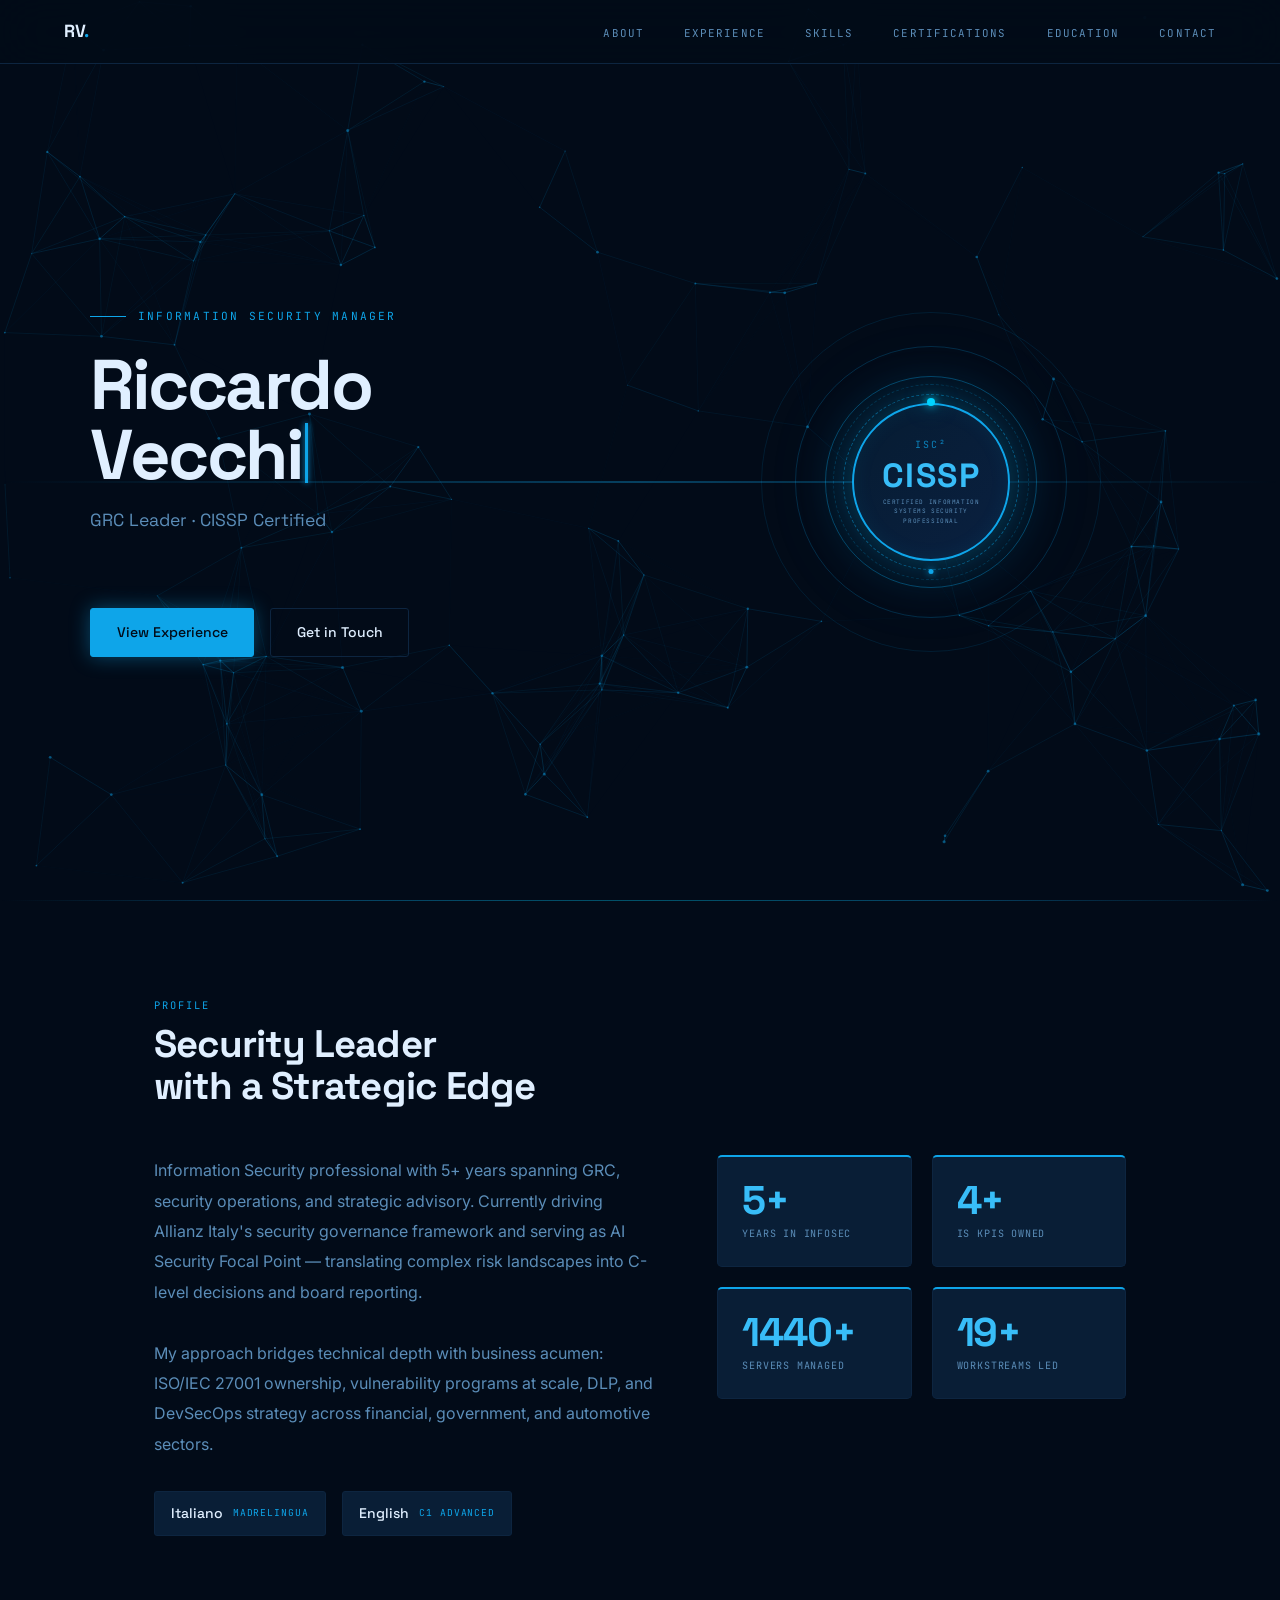
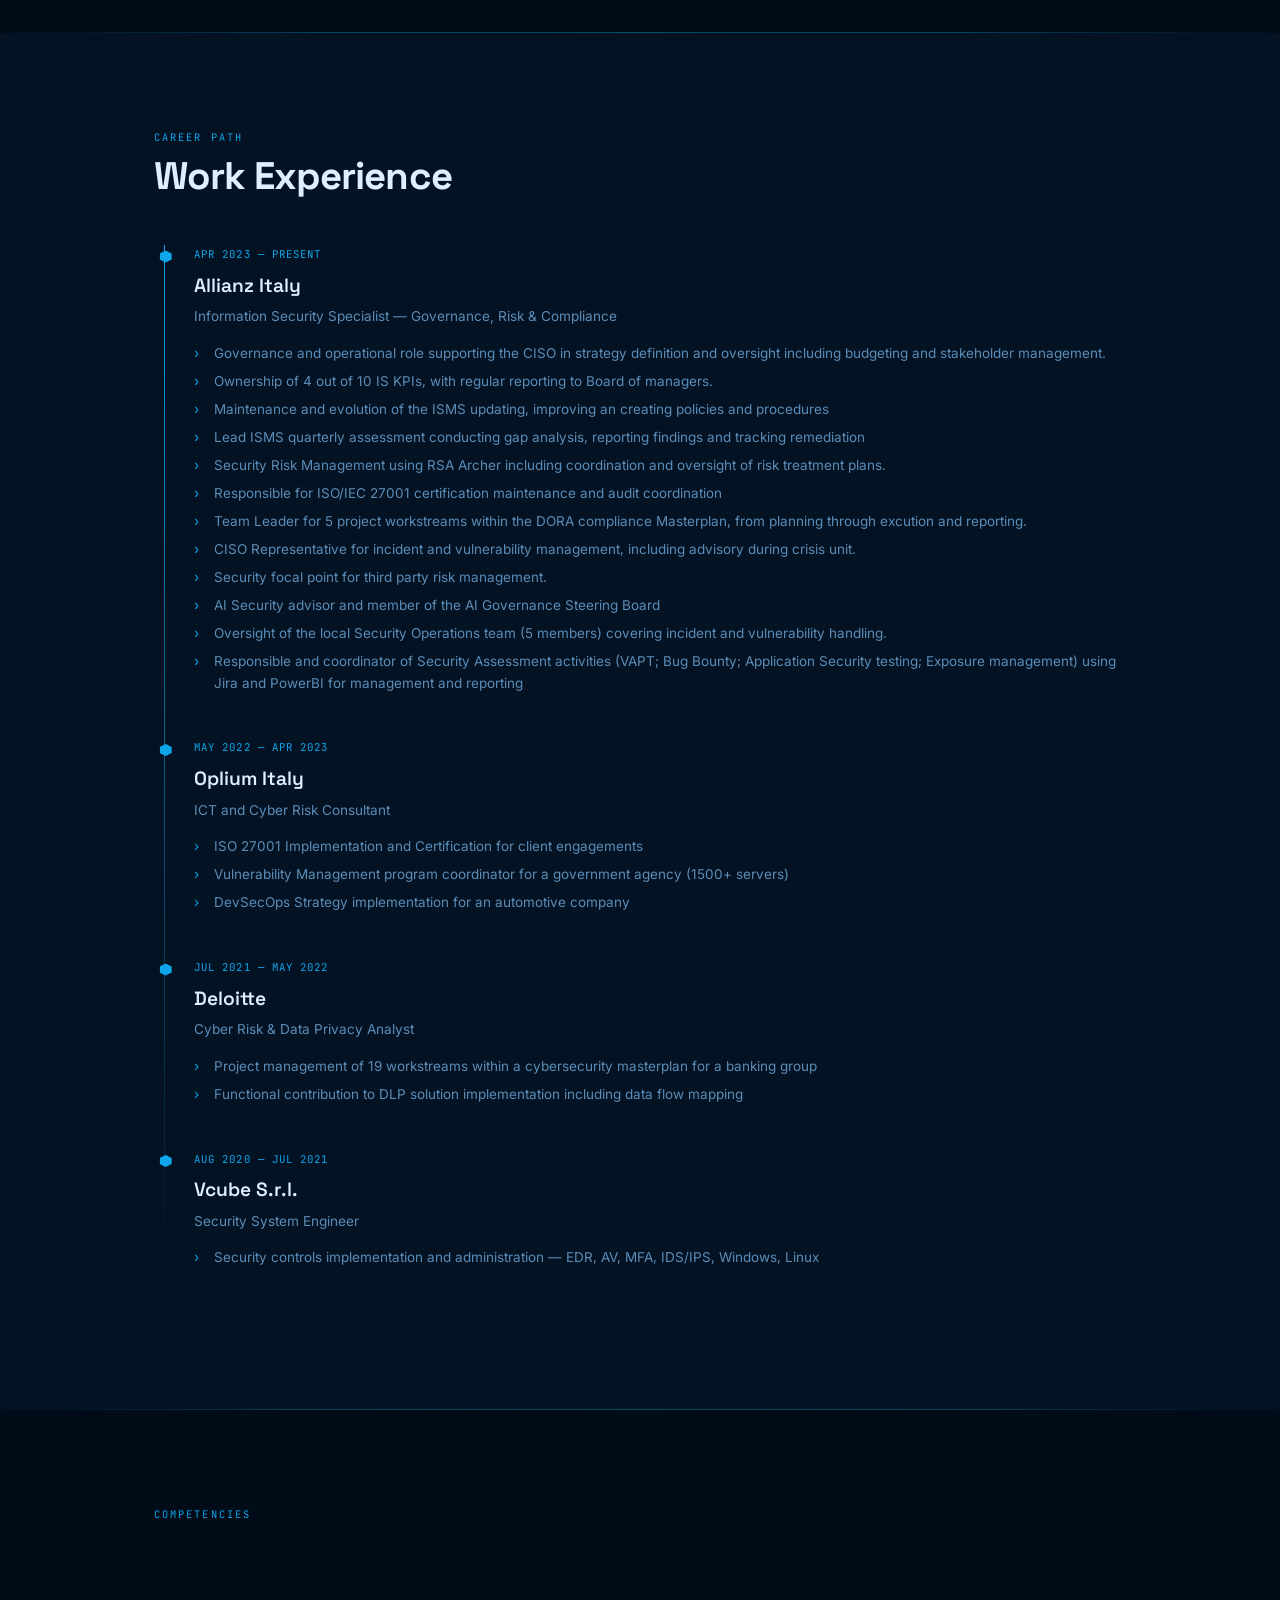
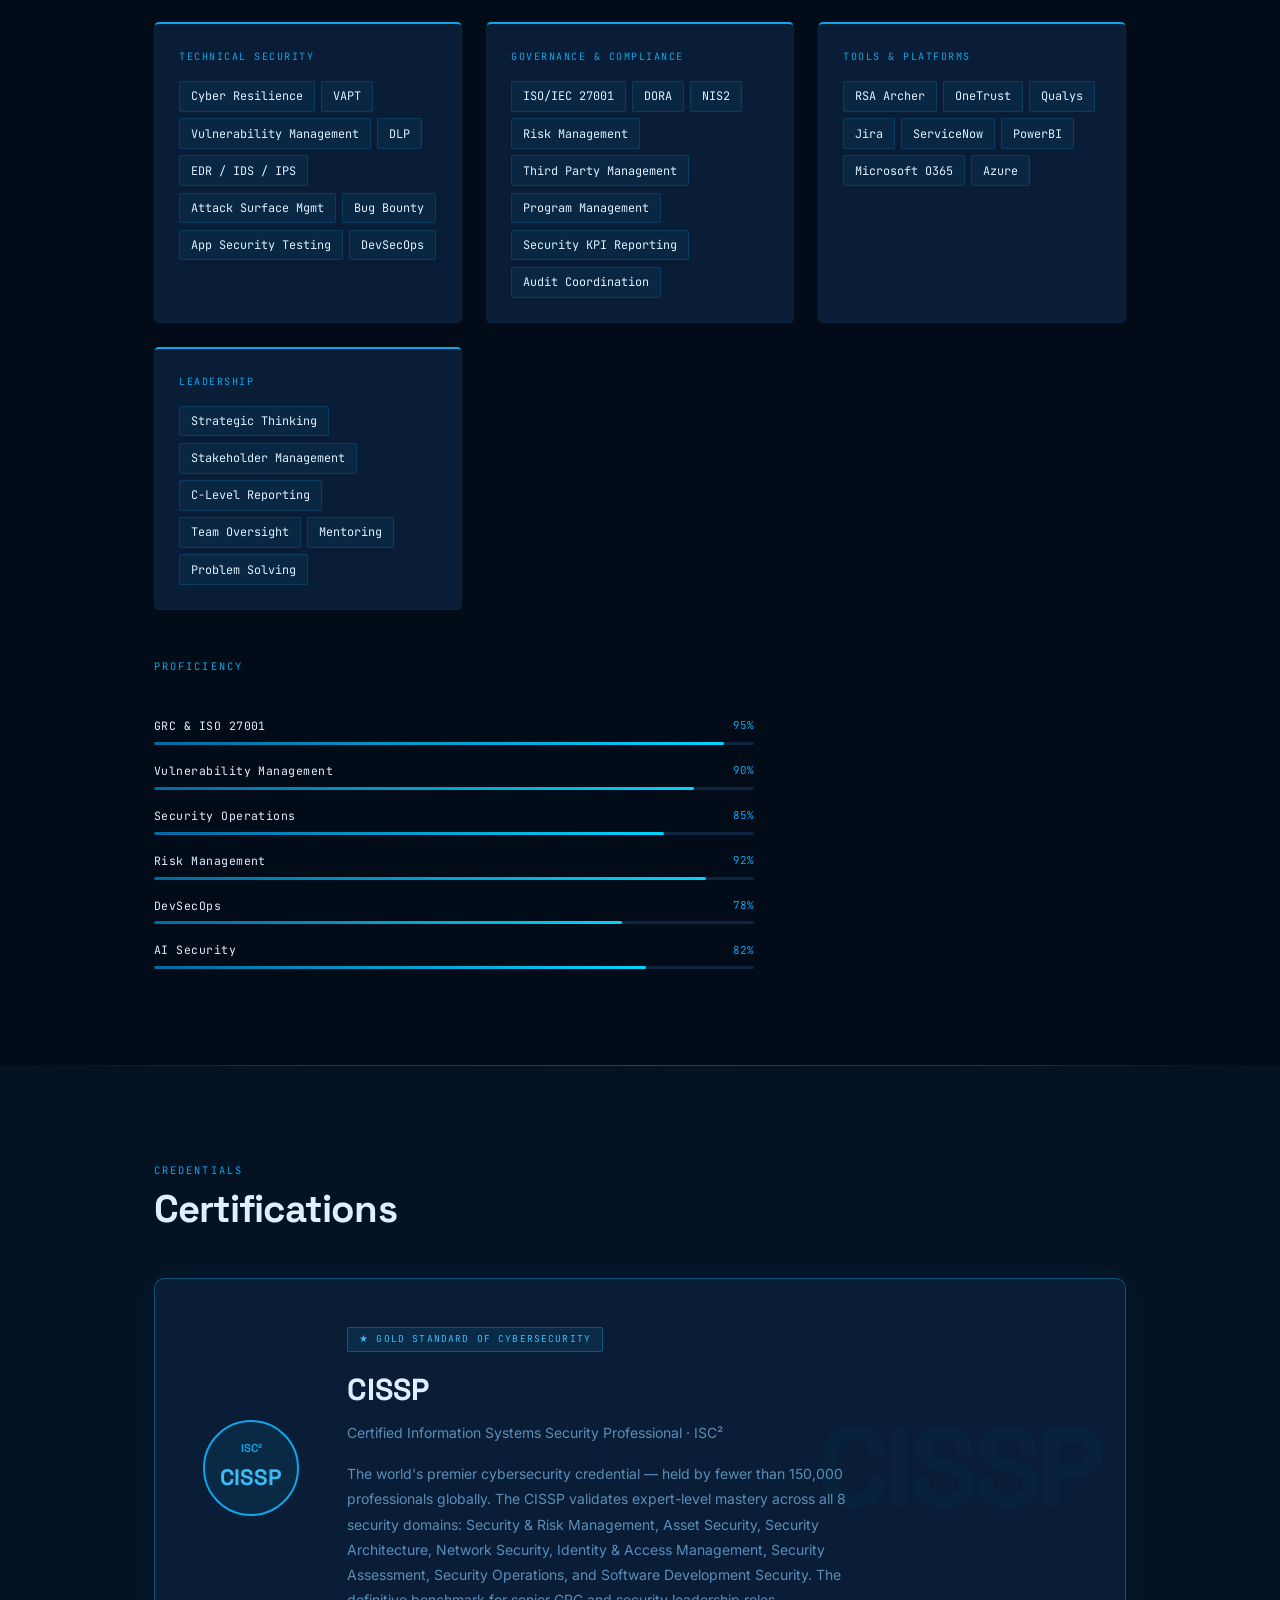
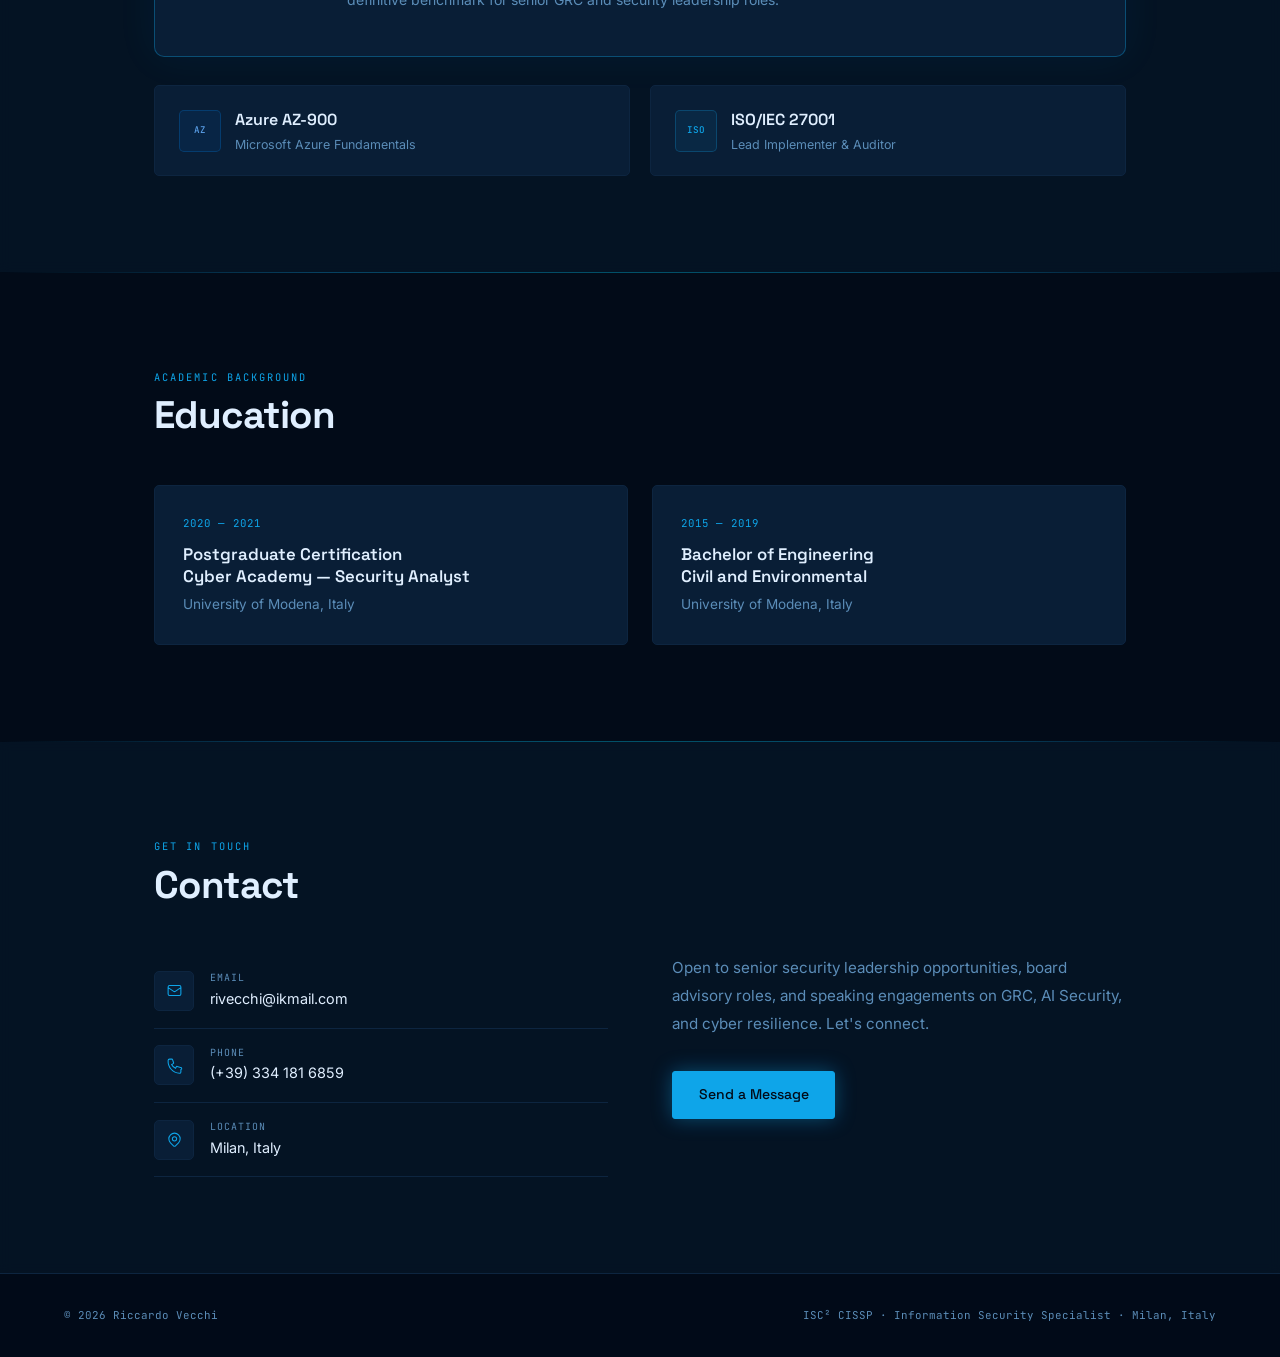
==== commit 5c2435ac: "Update index.html" ====
--- a/index.html
+++ b/index.html
@@ -3,7 +3,7 @@
 <head>
 <meta charset="UTF-8">
 <meta name="viewport" content="width=device-width, initial-scale=1.0">
-<title>Riccardo Vecchi — CISSP | Information Security Specialist</title>
+<title>Riccardo Vecchi — CISSP | Information Security Manager</title>
 <link href="https://fonts.googleapis.com/css2?family=Space+Grotesk:wght@300;400;500;600;700&family=Inter:wght@300;400;500;600&family=JetBrains+Mono:wght@400;500&display=swap" rel="stylesheet">
 <style>
 *,*::before,*::after{box-sizing:border-box;margin:0;padding:0;}
@@ -199,7 +199,7 @@
   <div class="scan-line"></div>
   <div class="hero-inner">
     <div class="fade-l">
-      <div class="hero-eyebrow">Information Security Specialist</div>
+      <div class="hero-eyebrow">Information Security Manager</div>
       <h1 class="hero-name">Riccardo<br>Vecchi<span class="hero-cursor"></span></h1>
       <p class="hero-sub" id="hero-sub"></p>
       <div class="hero-cta">
@@ -255,13 +255,18 @@
       <div class="tl-company">Allianz Italy</div>
       <div class="tl-role">Information Security Specialist — Governance, Risk & Compliance</div>
       <ul class="tl-ul">
-        <li>Governance and operational security role supporting the CISO office in strategy definition</li>
-        <li>Ownership of 4 IS KPIs with direct reporting to Local and Group board (C-Level)</li>
-        <li>Maintenance and evolution of the Information Security Governance framework (Policies and Procedures)</li>
+        <li>Governance and operational role supporting the CISO in strategy definition and oversight including budgeting and stakeholder management.</li>
+        <li>Ownership of 4 out of 10 IS KPIs, with regular reporting to Board of managers.</li>
+        <li>Maintenance and evolution of the ISMS updating, improving an creating policies and procedures</li>
+        <li>Lead ISMS quarterly assessment conducting gap analysis, reporting findings and tracking remediation</li>
+        <li>Security Risk Management using RSA Archer including coordination and oversight of risk treatment plans.</li>
         <li>Responsible for ISO/IEC 27001 certification maintenance and audit coordination</li>
-        <li>AI Security Focal Point — driving secure AI adoption across the organization</li>
-        <li>Oversight of local Security Operations team (5 members) covering incident and vulnerability handling</li>
-        <li>DLP Responsible and coordinator of VAPT, Bug Bounty, Application Security testing and Exposure Management</li>
+        <li>Team Leader for 5 project workstreams within the DORA compliance Masterplan, from planning through excution and reporting.</li>
+        <li>CISO Representative for incident and vulnerability management, including advisory during crisis unit.</li>
+        <li>Security focal point for third party risk management.</li>
+        <li>AI Security advisor and member of the AI Governance Steering Board</li>
+        <li>Oversight of the local Security Operations team (5 members) covering incident and vulnerability handling.</li>
+        <li>Responsible and coordinator of Security Assessment activities (VAPT; Bug Bounty; Application Security testing; Exposure management) using Jira and PowerBI for management and reporting</li>
       </ul>
     </div>
     <div class="tl-item">
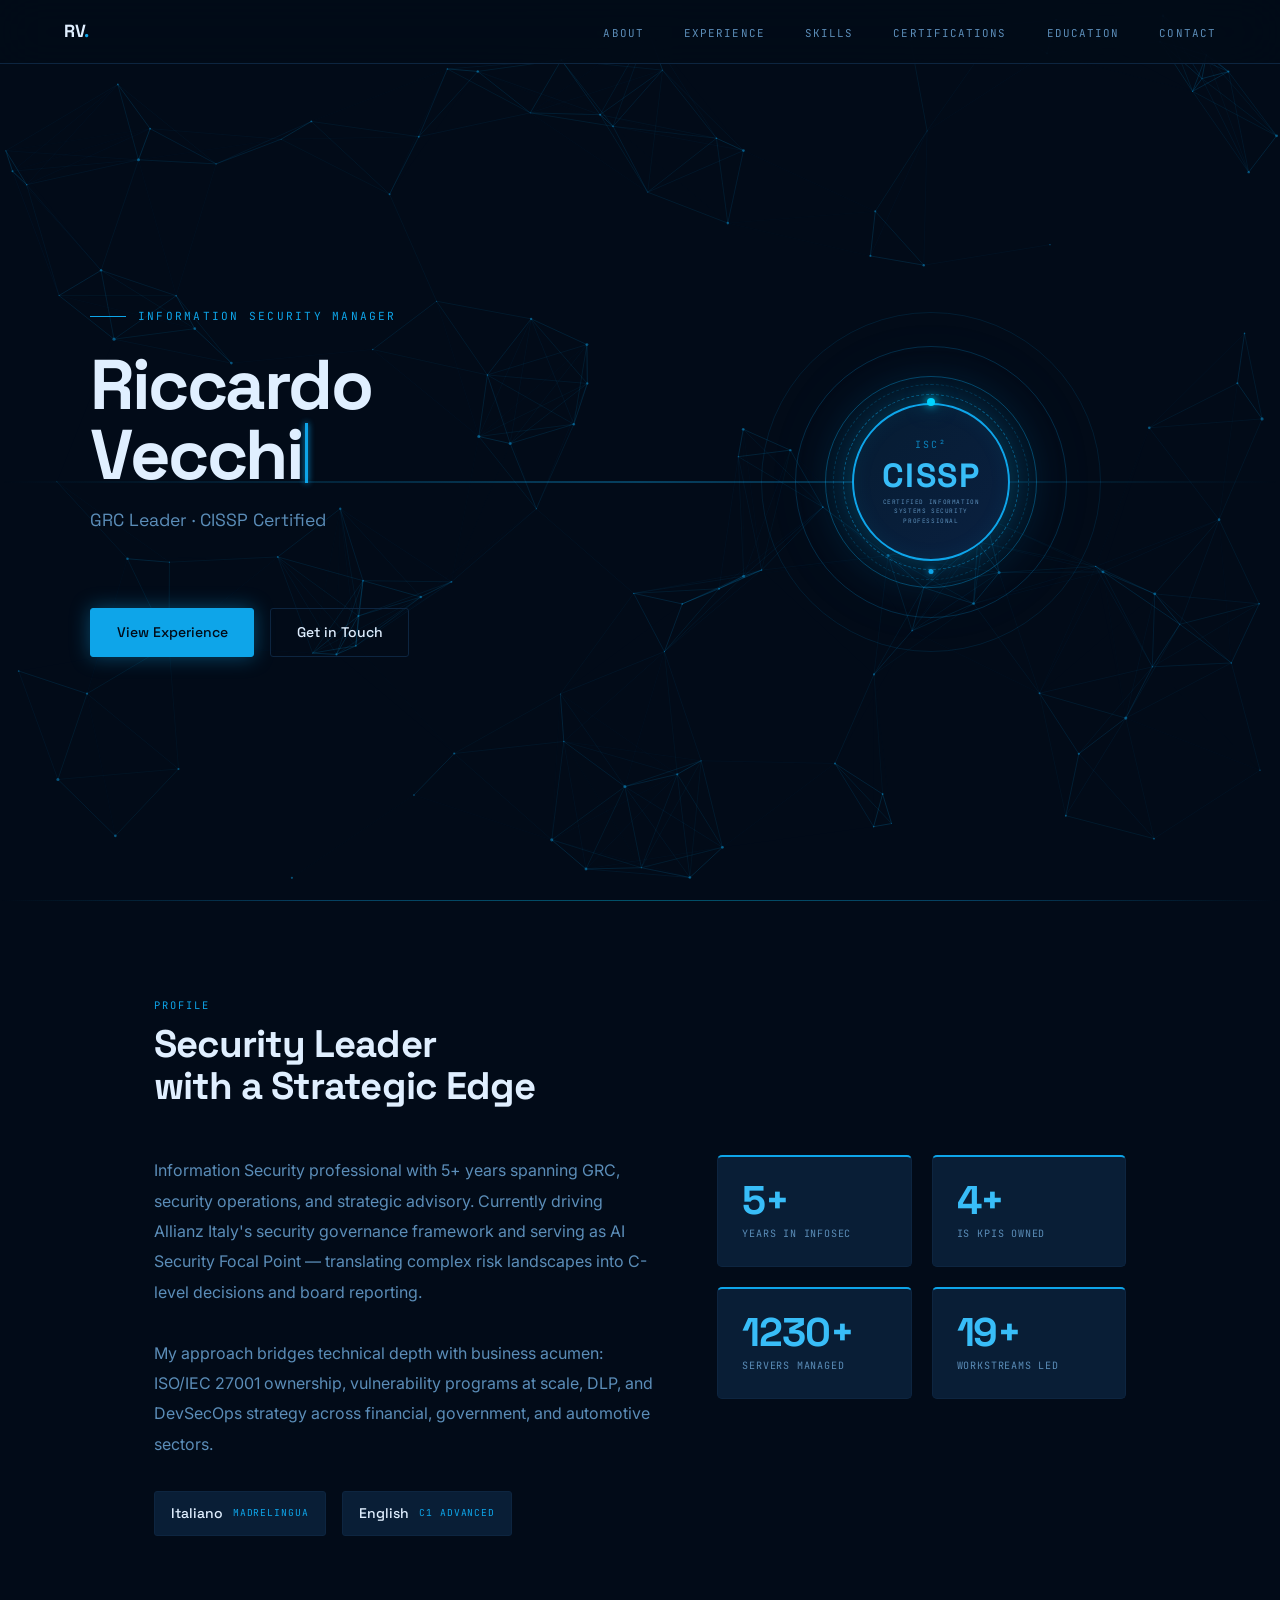
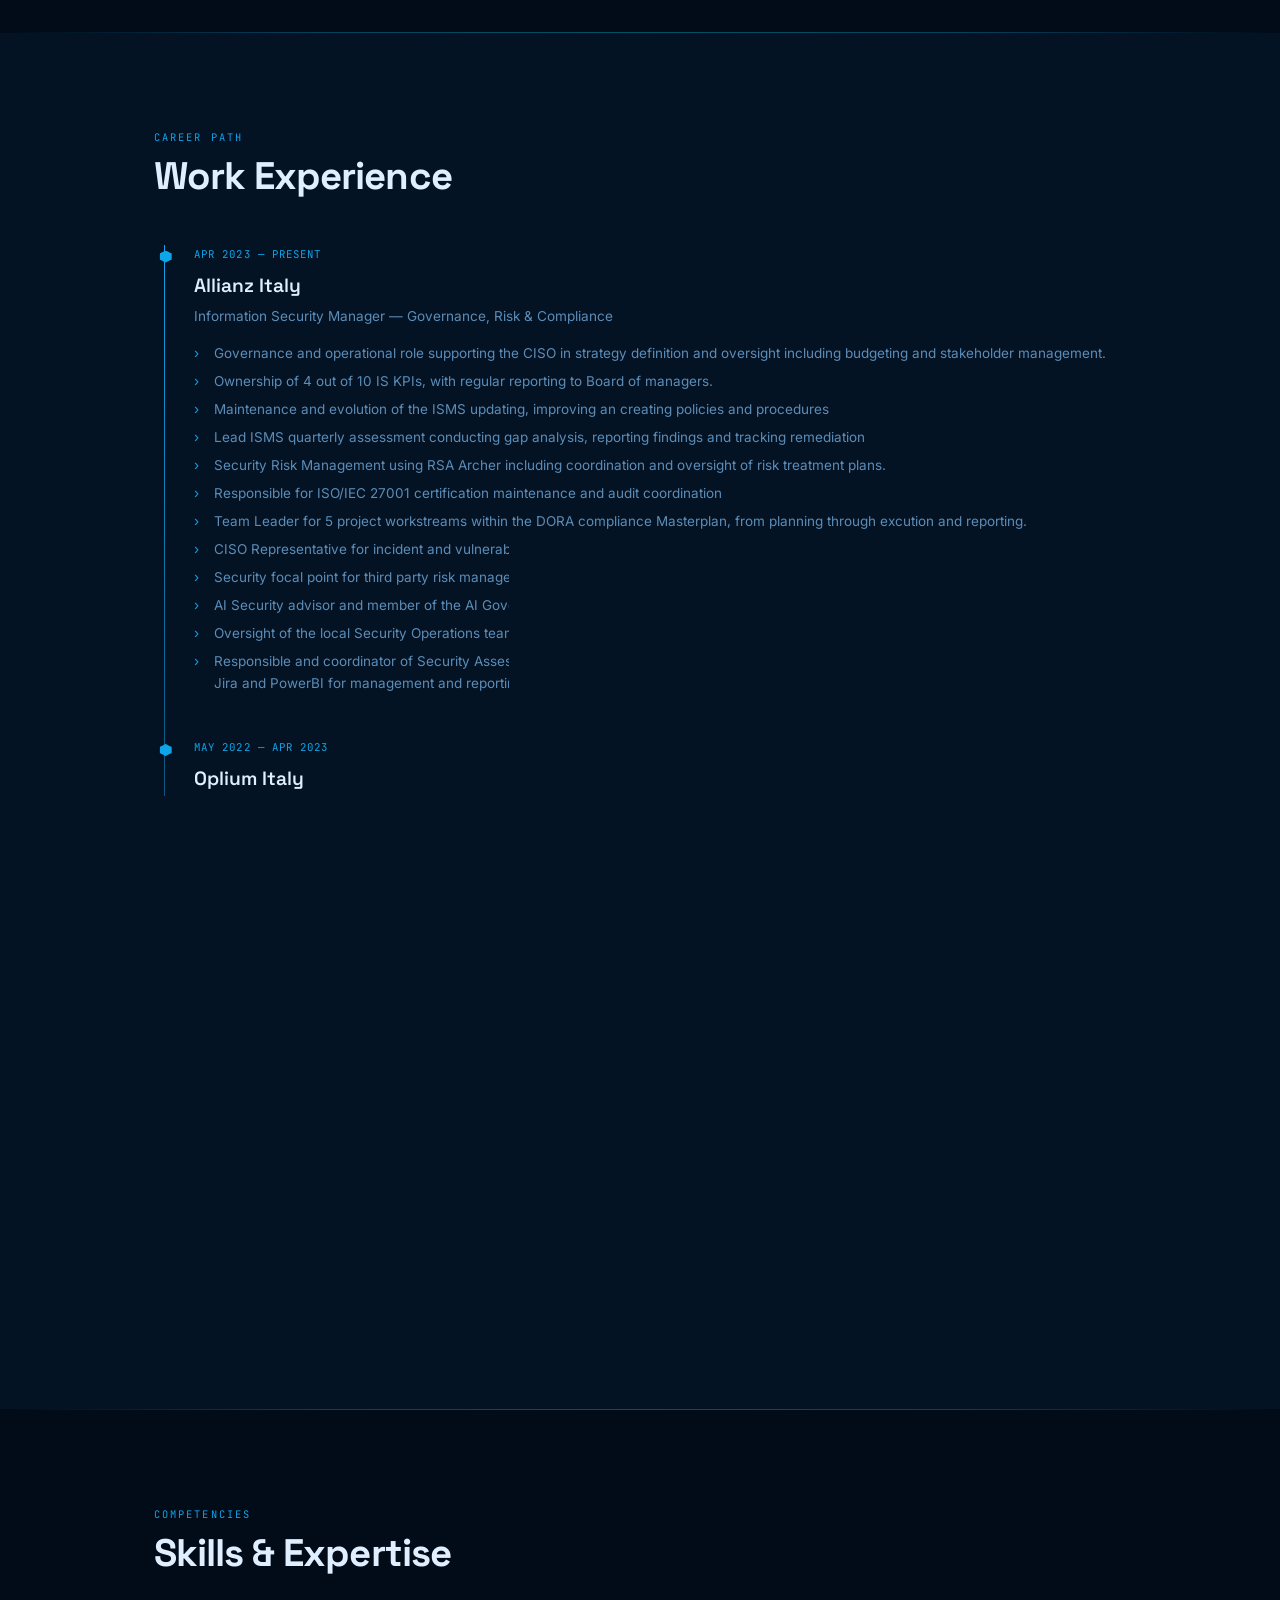
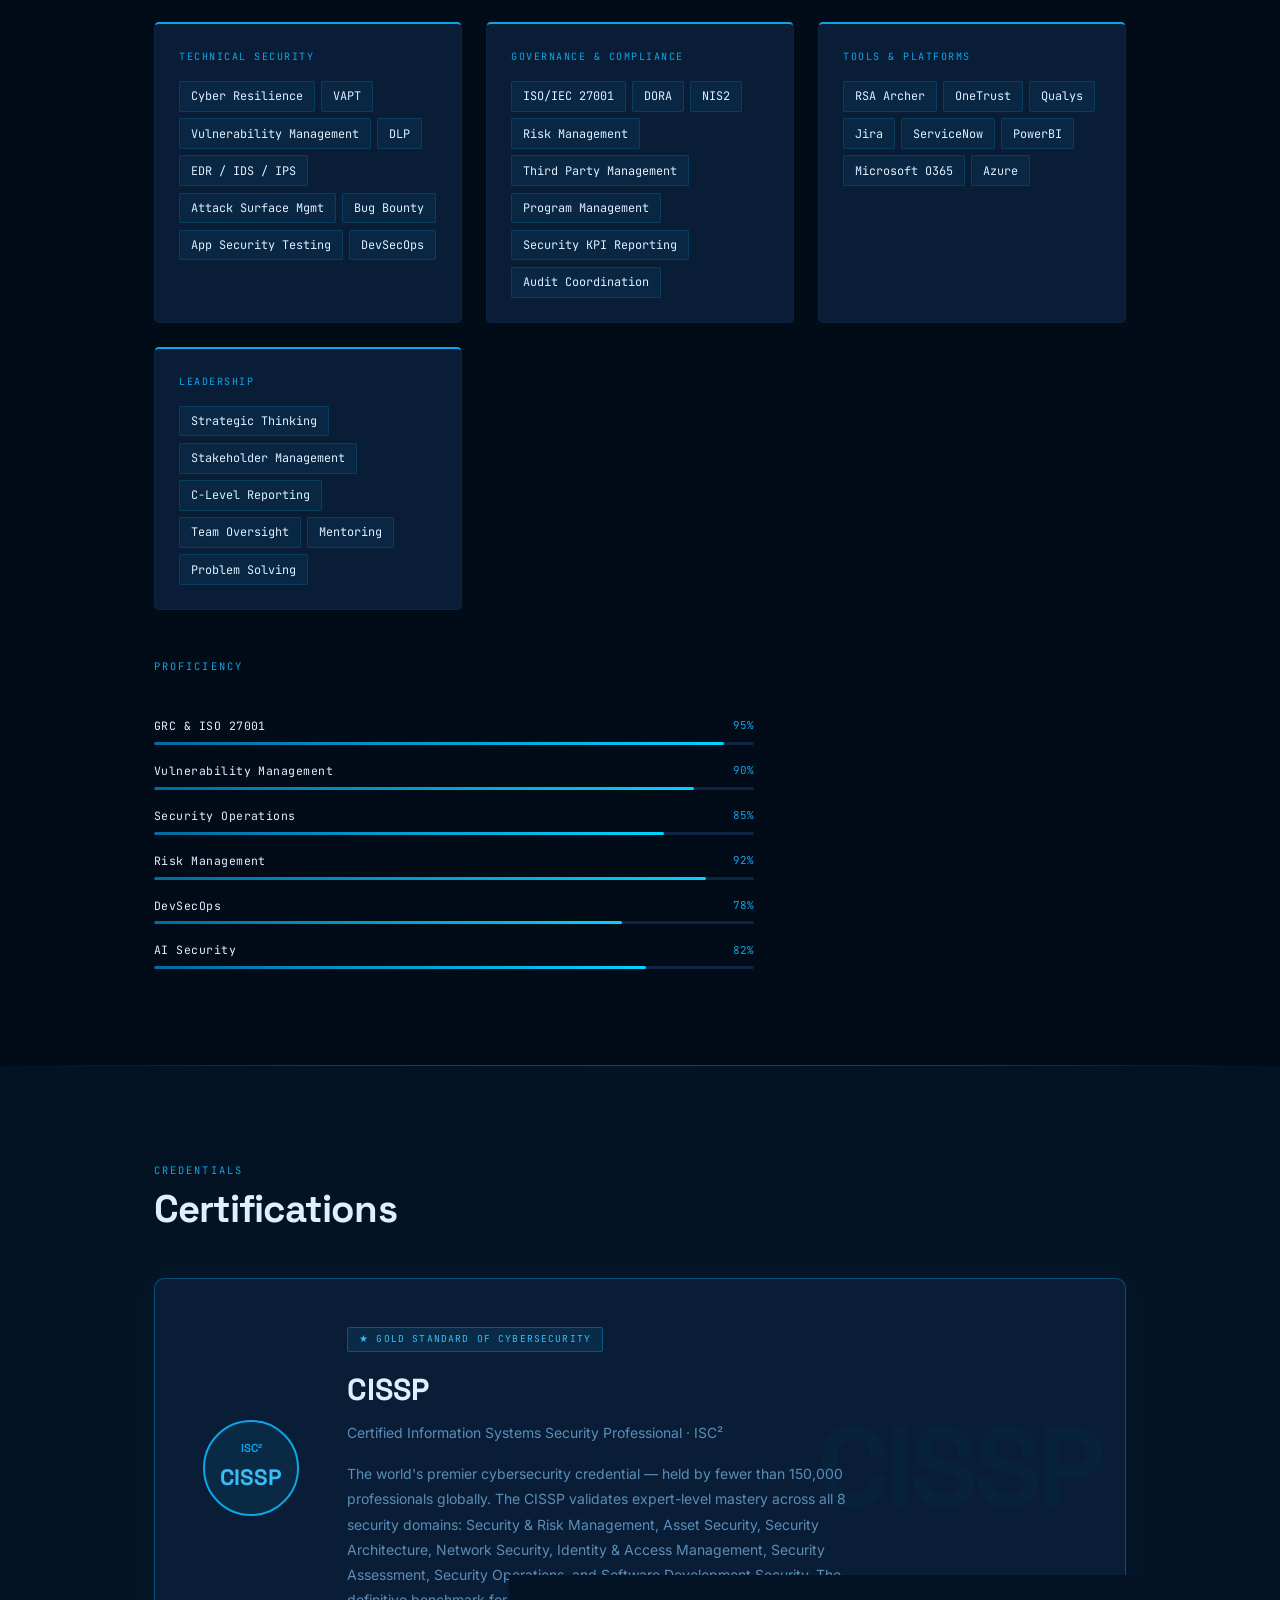
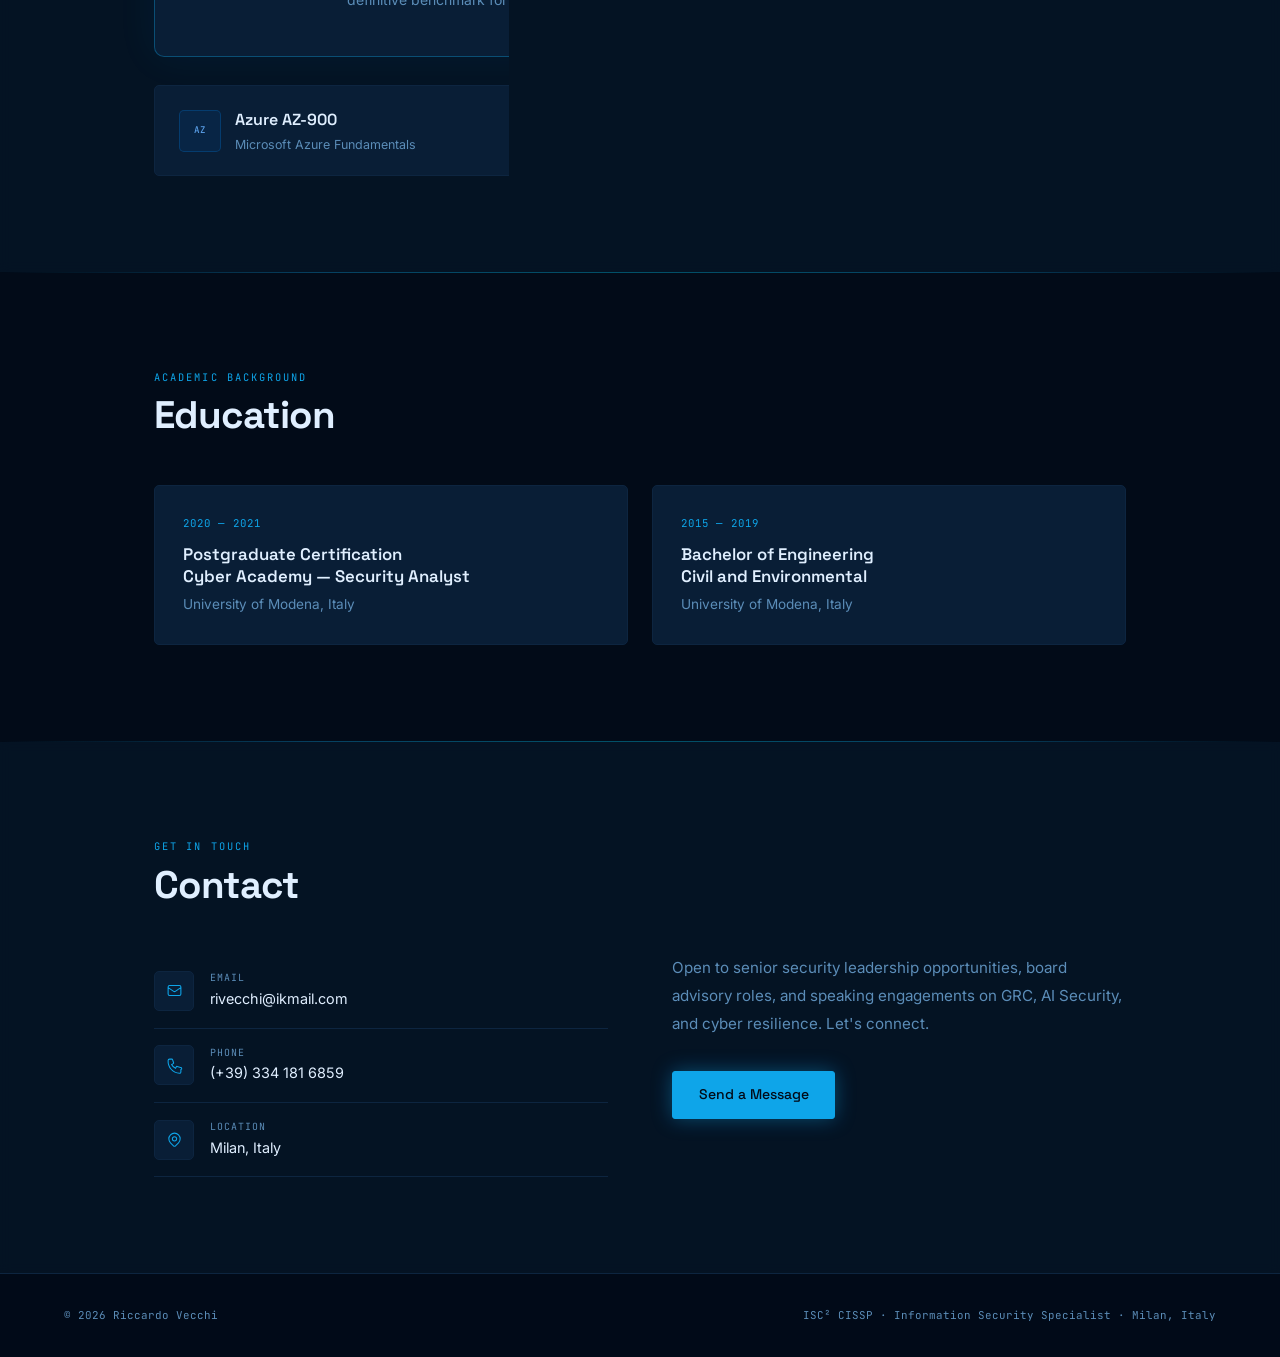
==== commit d229407c: "Update index.html" ====
--- a/index.html
+++ b/index.html
@@ -253,7 +253,7 @@
       <div class="tl-hex"></div>
       <div class="tl-date">Apr 2023 — Present</div>
       <div class="tl-company">Allianz Italy</div>
-      <div class="tl-role">Information Security Specialist — Governance, Risk & Compliance</div>
+      <div class="tl-role">Information Security Manager — Governance, Risk & Compliance</div>
       <ul class="tl-ul">
         <li>Governance and operational role supporting the CISO in strategy definition and oversight including budgeting and stakeholder management.</li>
         <li>Ownership of 4 out of 10 IS KPIs, with regular reporting to Board of managers.</li>
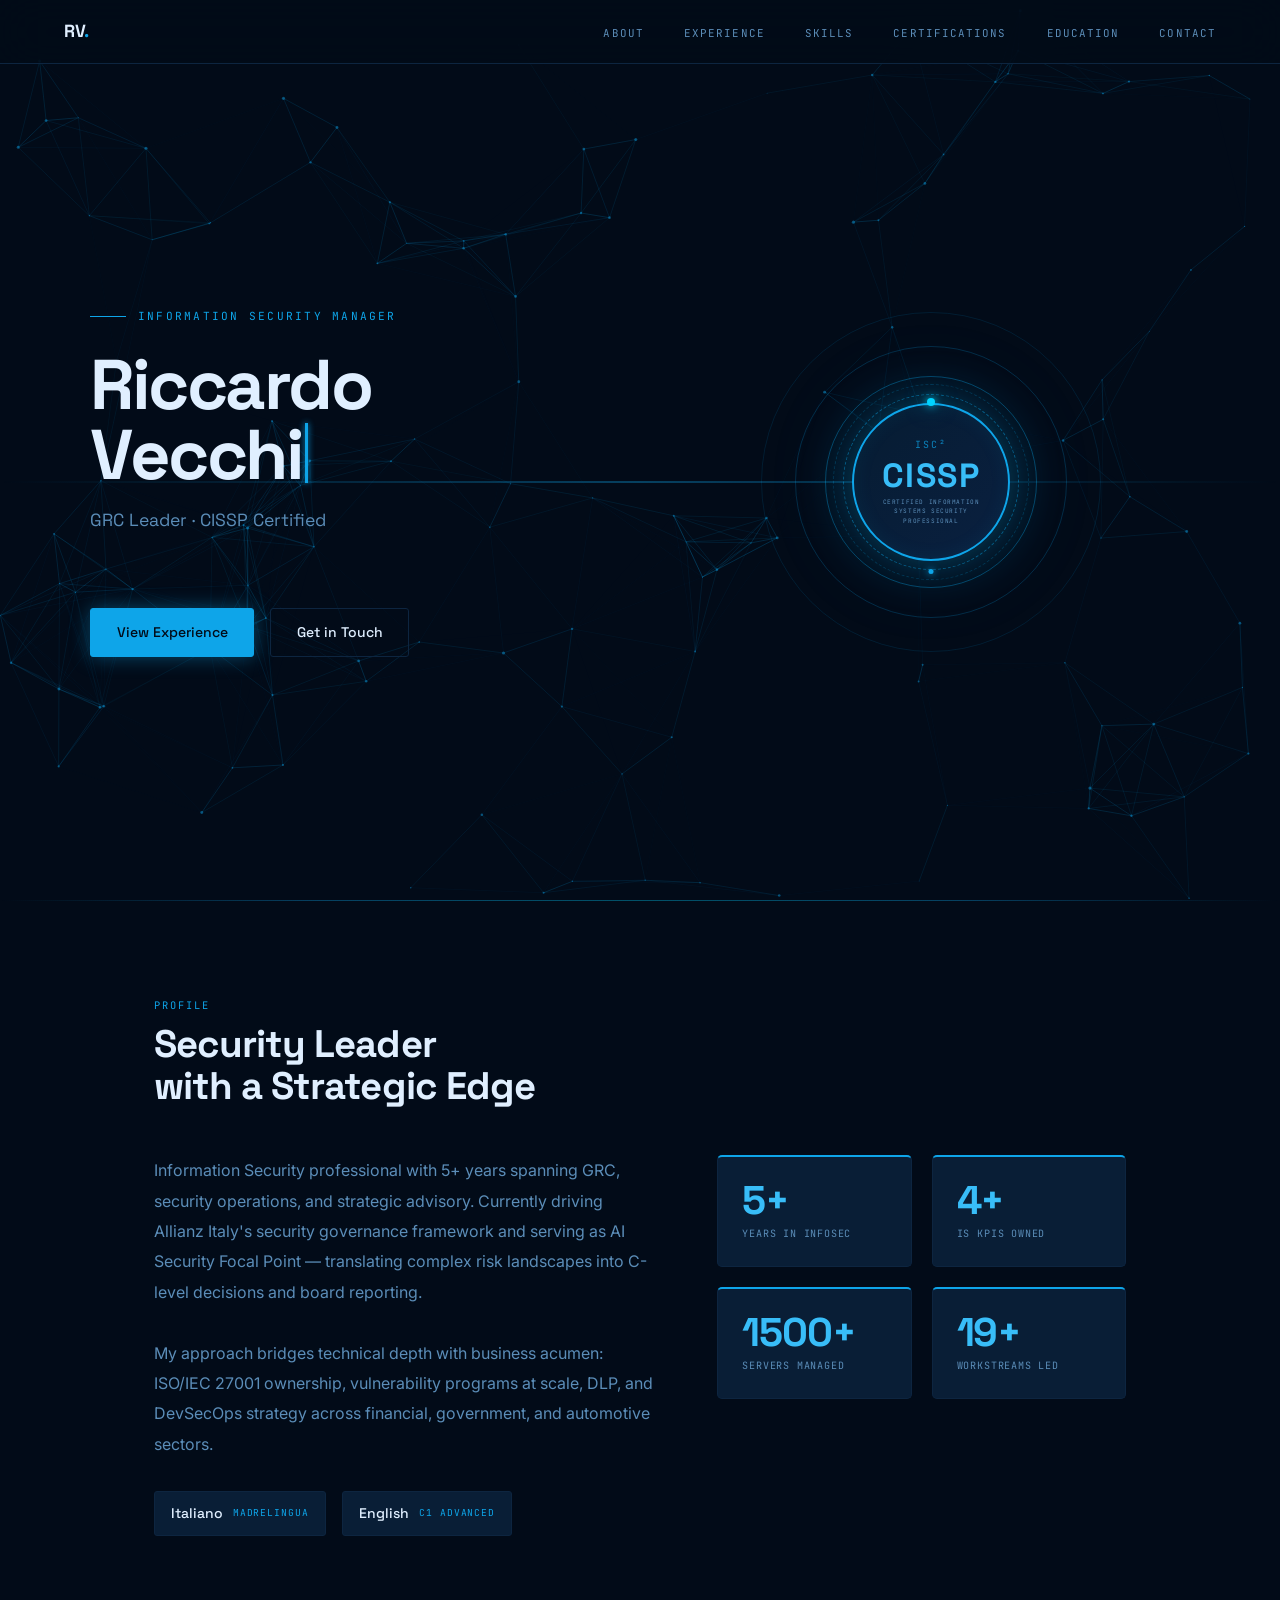
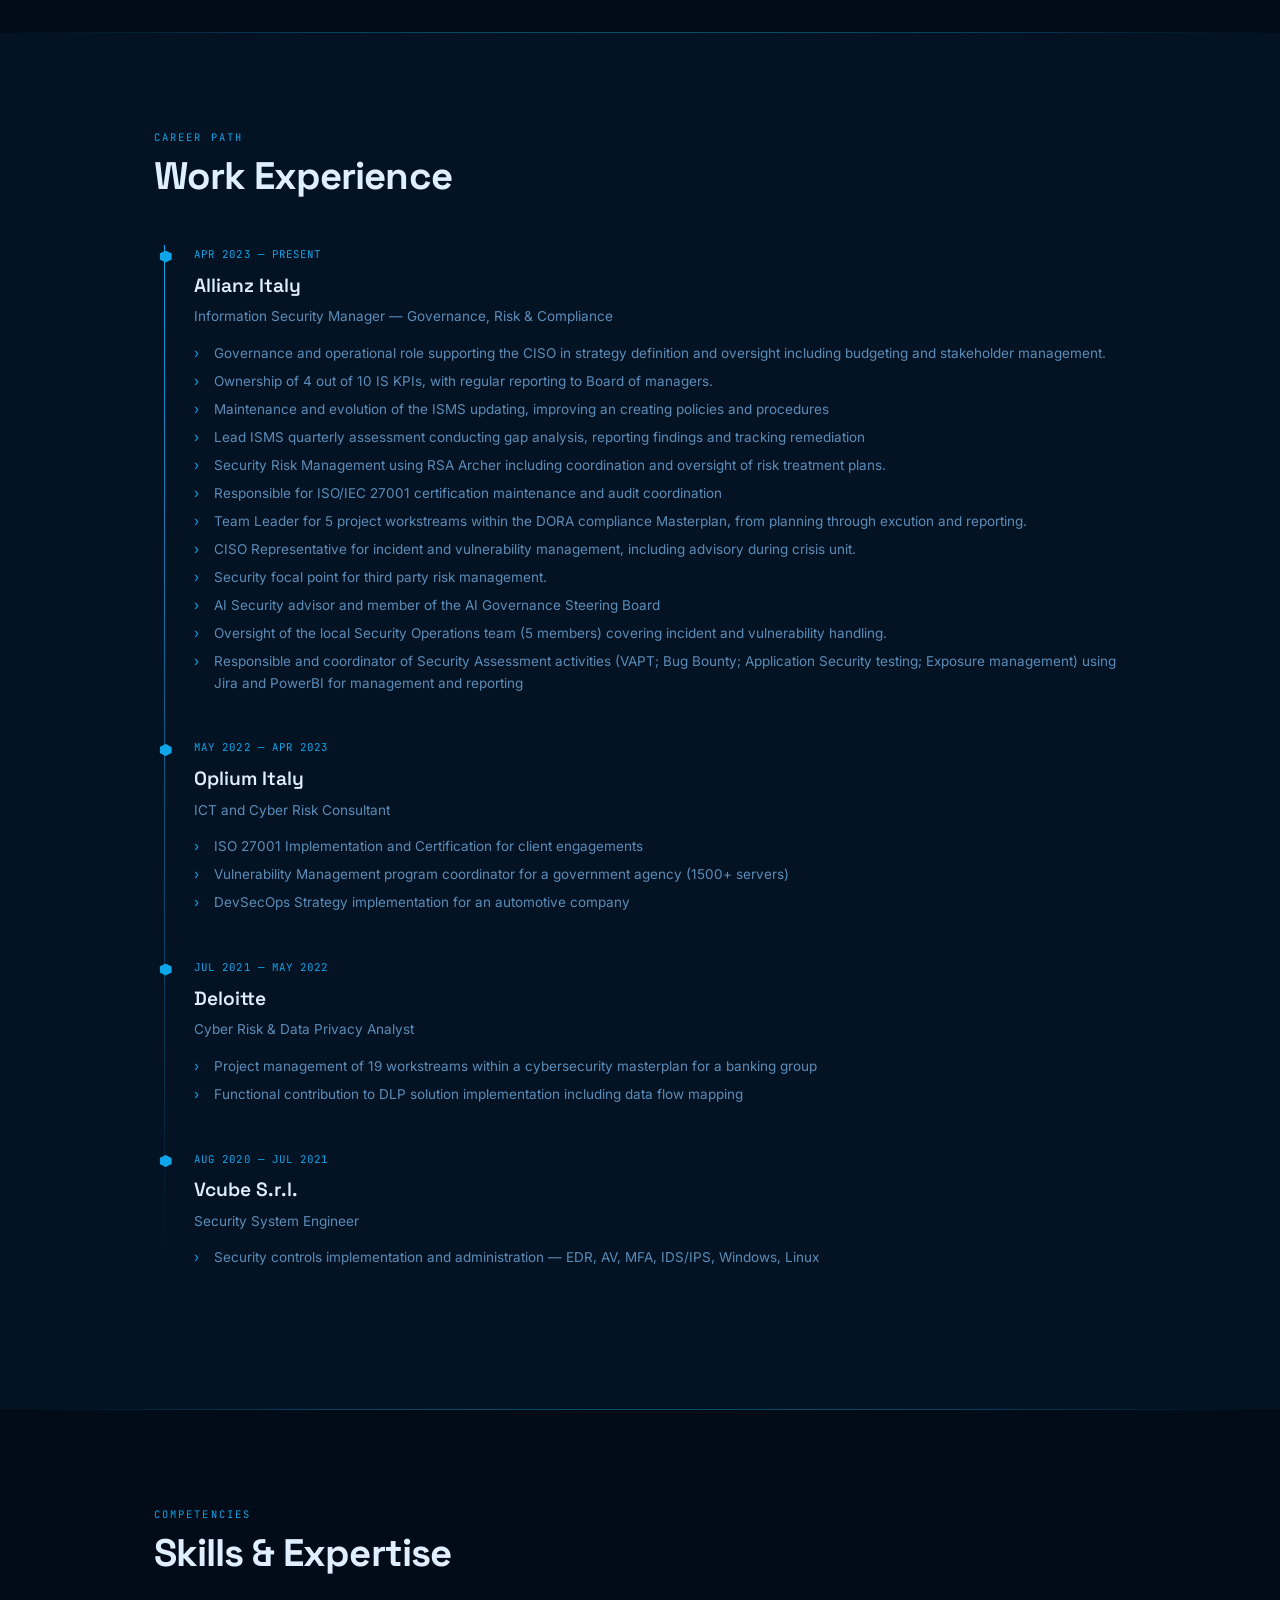
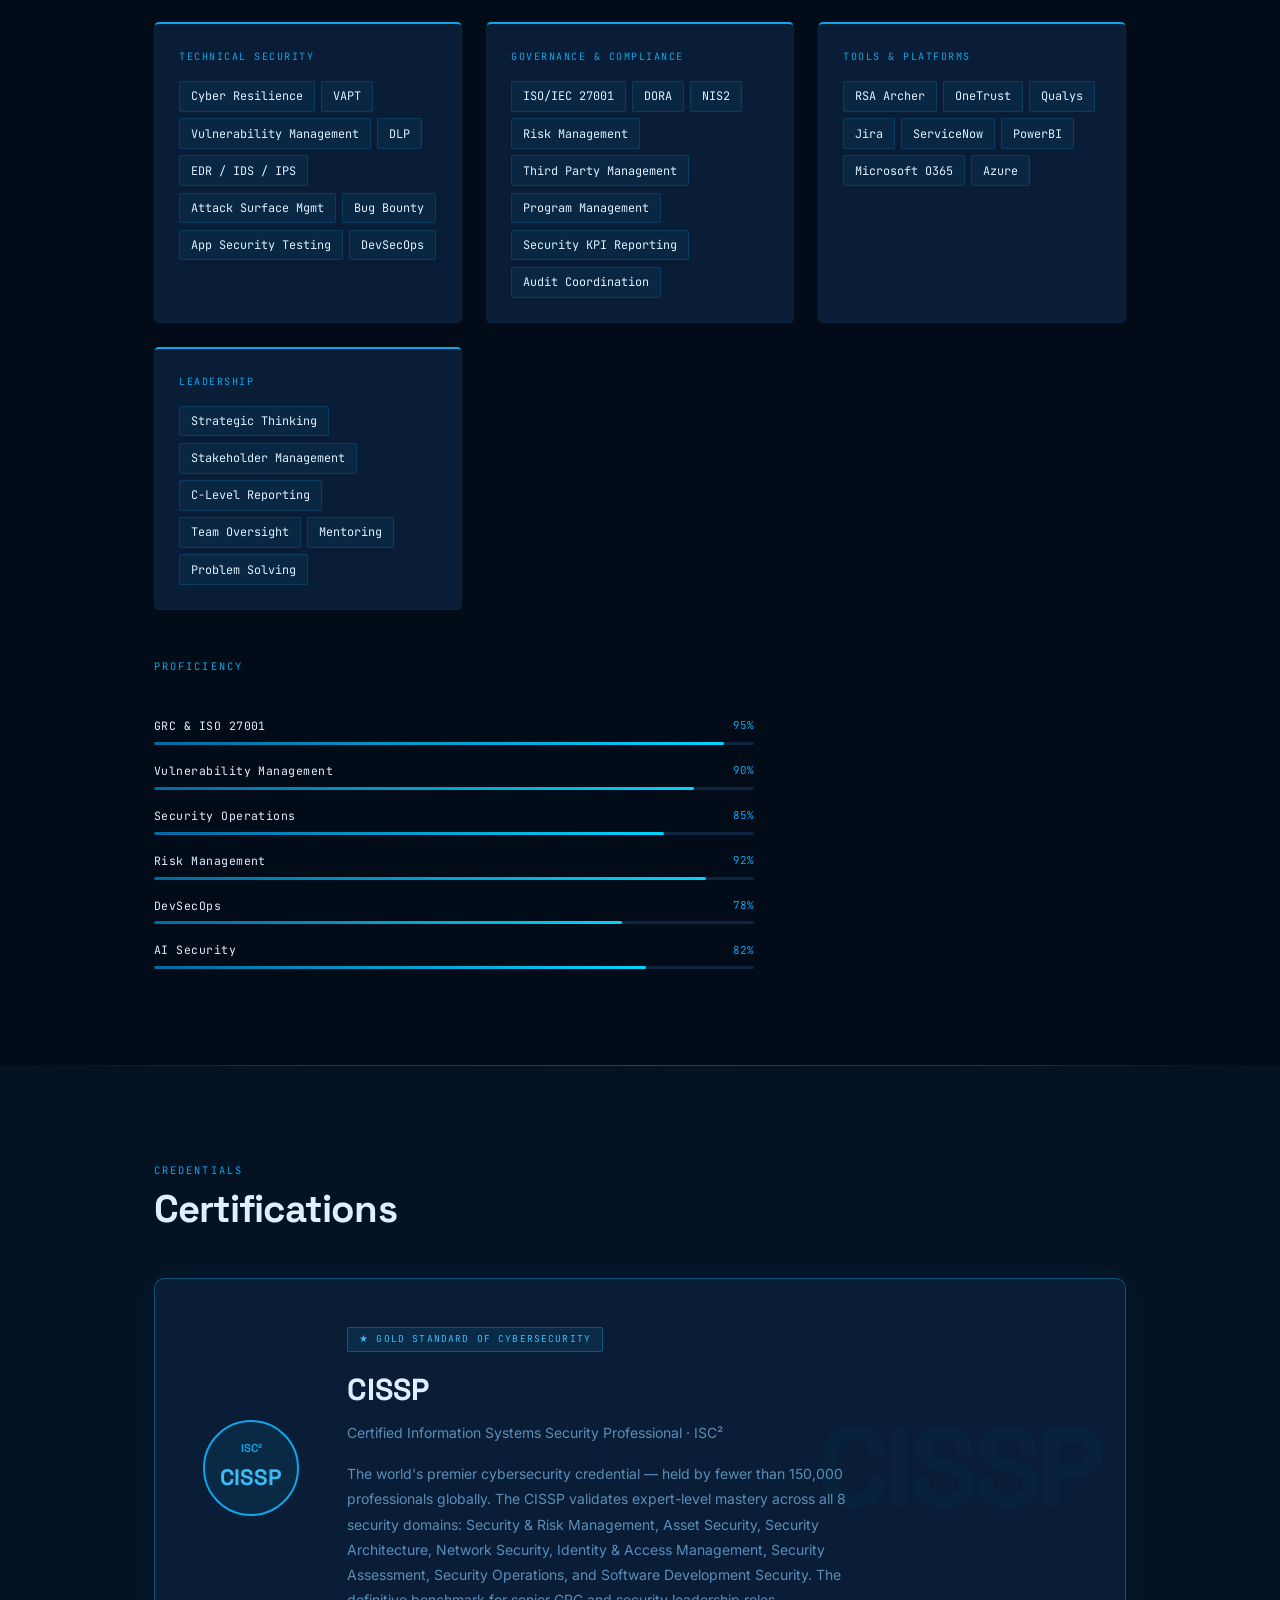
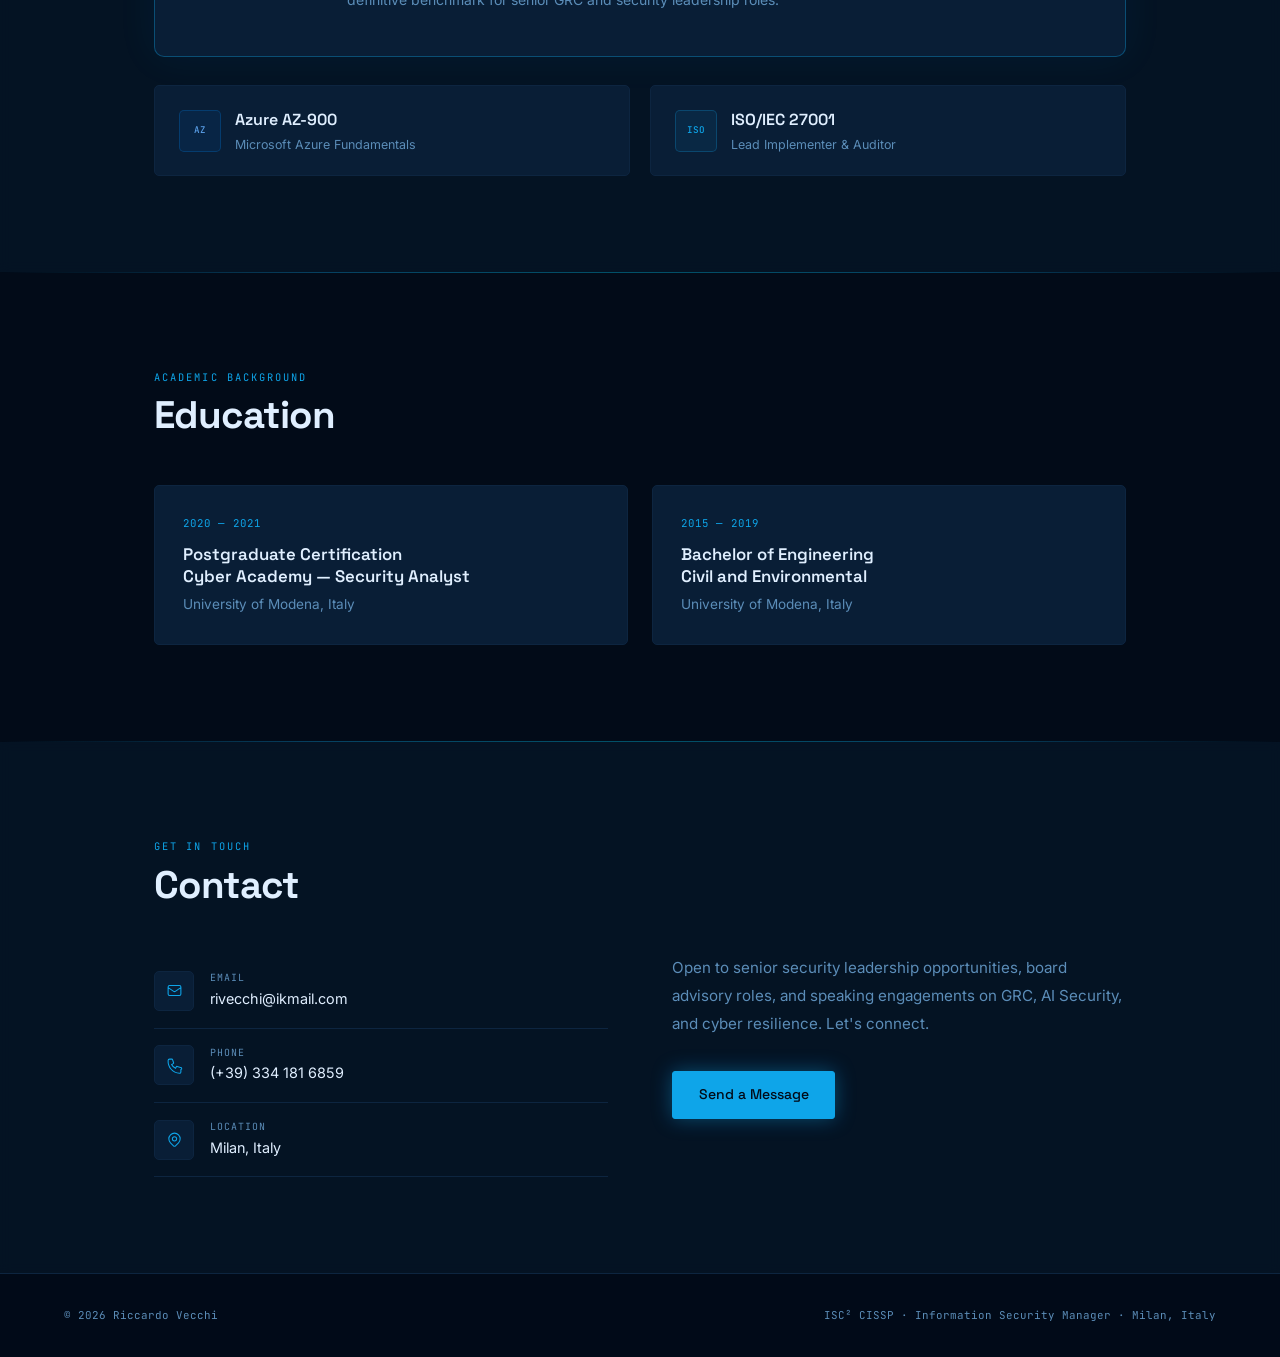
==== commit f2dd63e7: "Update index.html" ====
--- a/index.html
+++ b/index.html
@@ -425,7 +425,7 @@
 
 <footer>
   <p>© 2026 Riccardo Vecchi</p>
-  <p>ISC² CISSP · Information Security Specialist · Milan, Italy</p>
+  <p>ISC² CISSP · Information Security Manager · Milan, Italy</p>
 </footer>
 
 <script>
